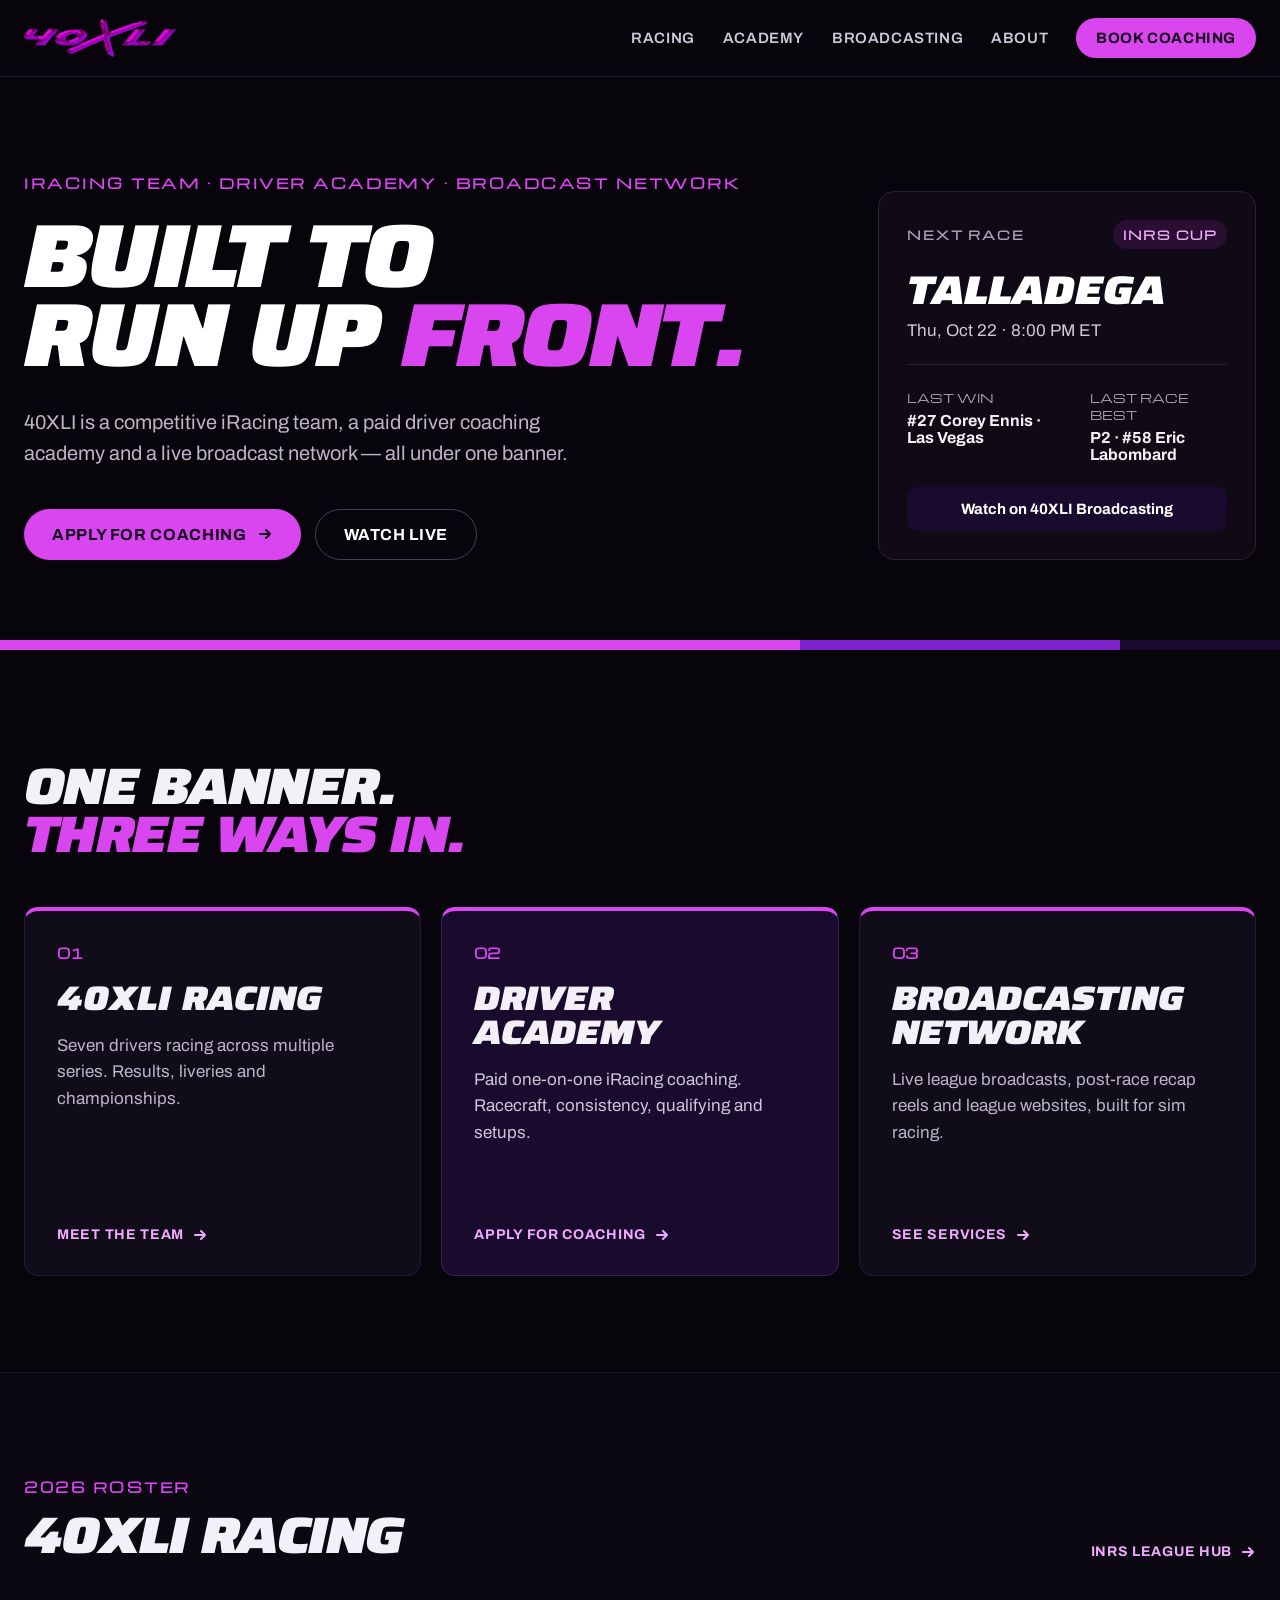
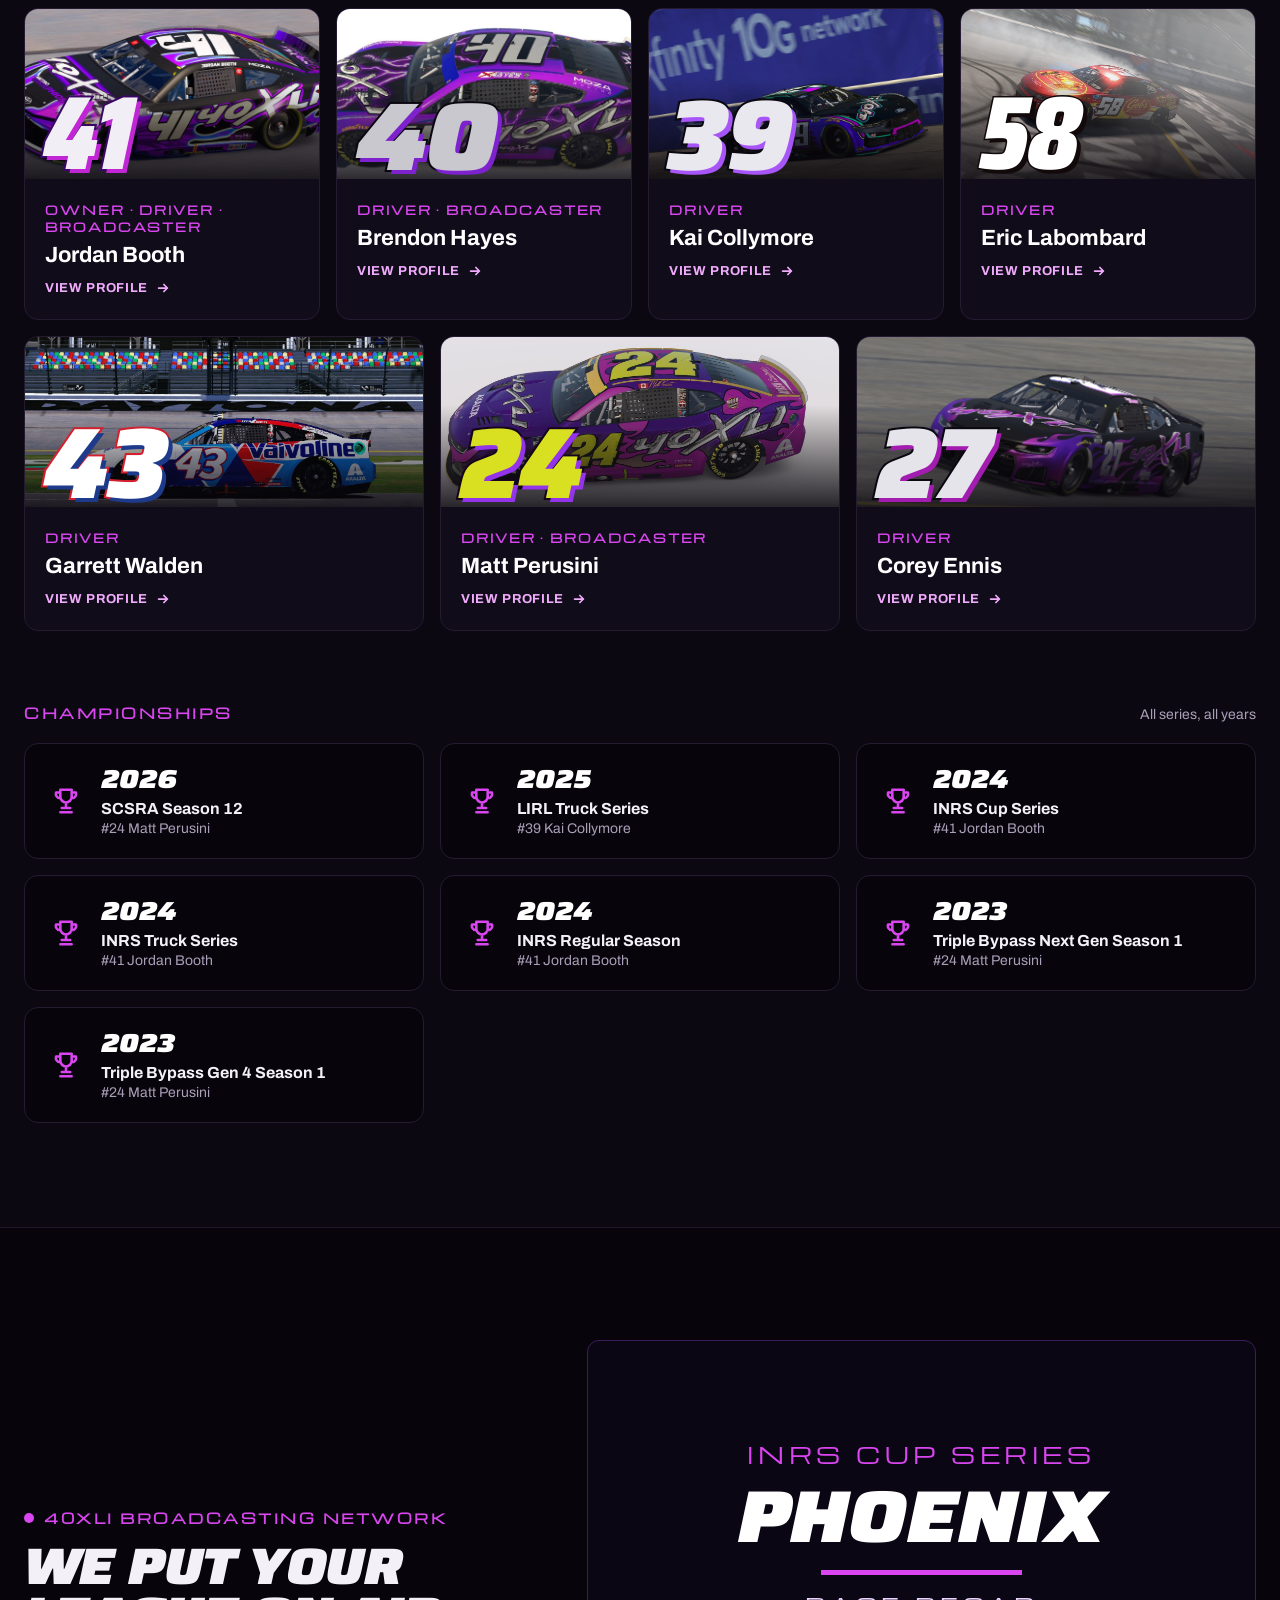
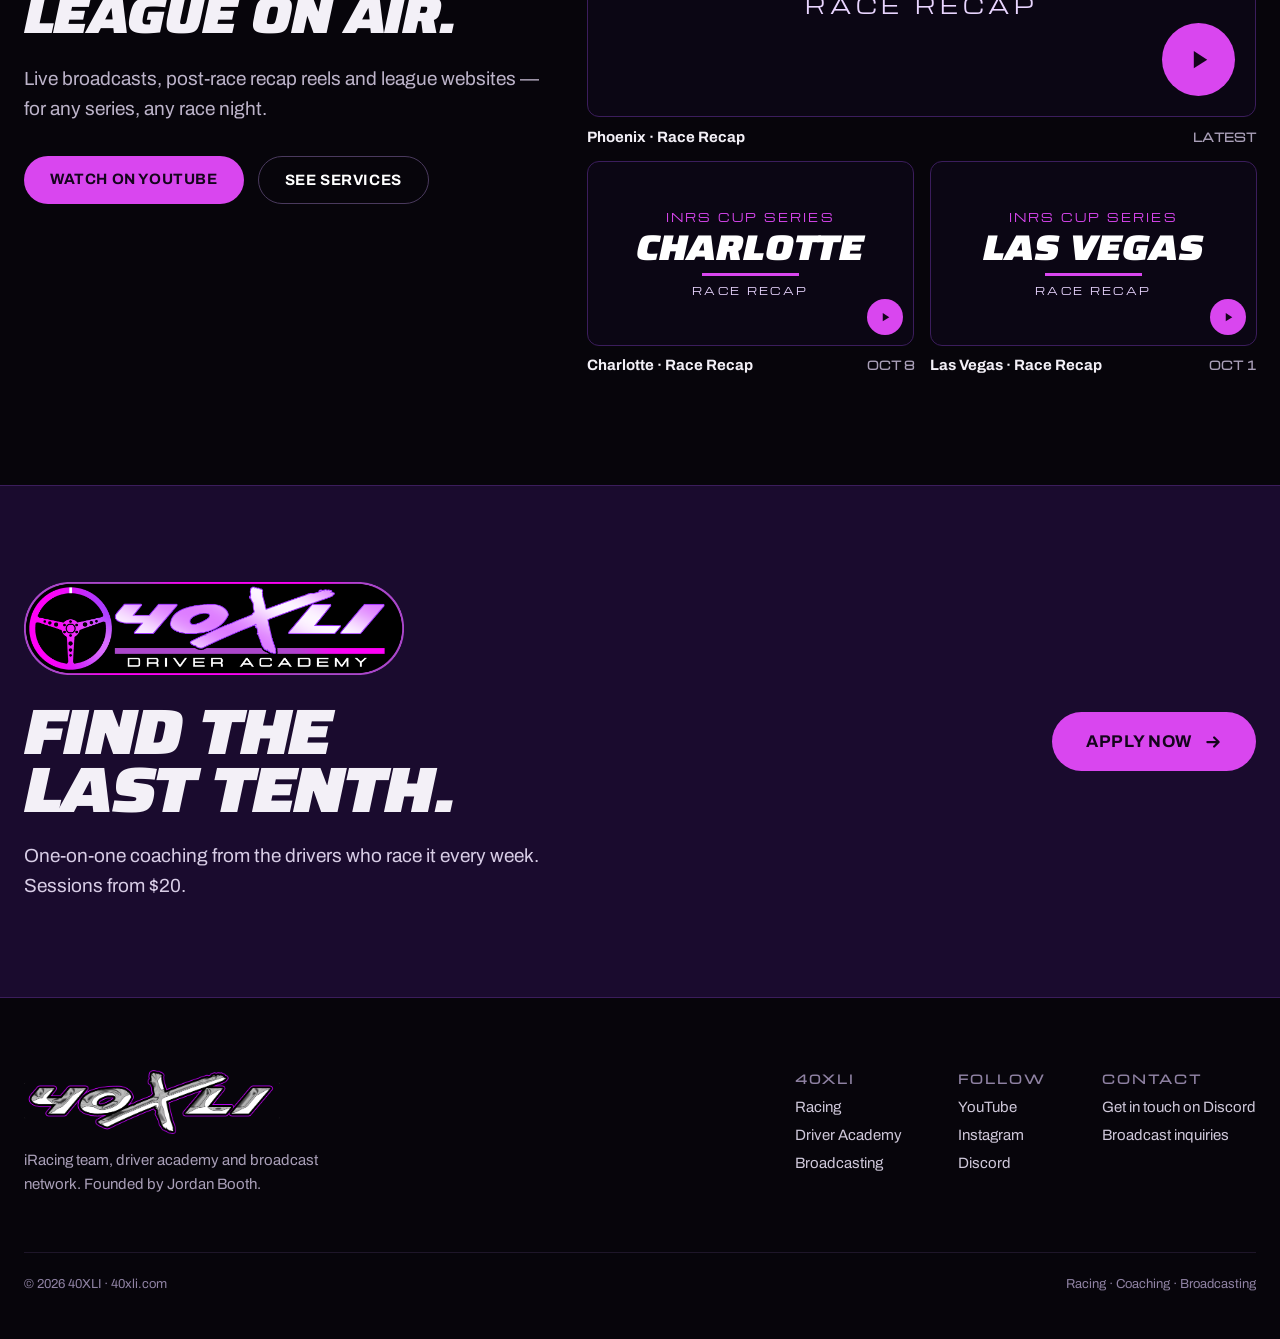
==== index.html @ dfbe4fe9 "Add Kai's 2025 LIRL Truck Series championship; sort titles by year Co-Authored-By: Claude Opus 5.5 <" ====
<!doctype html>
<html lang="en">
<head>
<meta charset="utf-8">
<meta name="viewport" content="width=device-width, initial-scale=1">
<title>40XLI — Home</title>
<meta name="description" content="40XLI is an iRacing team, driver academy and broadcasting network. Meet the drivers, book coaching, or hire us to broadcast your league.">
<meta property="og:type" content="website">
<meta property="og:site_name" content="40XLI">
<meta property="og:title" content="40XLI — Home">
<meta property="og:description" content="40XLI is an iRacing team, driver academy and broadcasting network. Meet the drivers, book coaching, or hire us to broadcast your league.">
<meta property="og:image" content="https://40xli.com/assets/img/889fb06f8a4cb985f8349c70e184c152.jpg">
<meta name="twitter:card" content="summary_large_image">
<meta name="theme-color" content="#07050B">
<link rel="icon" type="image/png" sizes="64x64" href="assets/favicon-64.png">
<link rel="apple-touch-icon" href="assets/apple-touch-icon.png">
<link rel="preconnect" href="https://fonts.googleapis.com">
<link rel="preconnect" href="https://fonts.gstatic.com" crossorigin>
<link href="https://fonts.googleapis.com/css2?family=Saira:ital,wdth,wght@1,50..125,700..900&amp;family=Michroma&amp;family=Archivo:wght@400;500;600;700&amp;display=swap" rel="stylesheet">
<link rel="stylesheet" href="assets/site.css">
</head>
<body>
<div style="width: 100%; background: rgb(7, 5, 11); color: rgb(243, 240, 247); font-family: Archivo, sans-serif; overflow: hidden;">

  
  <header style="border-bottom: 1px solid rgb(30, 22, 41);">
    <nav aria-label="Main" style="max-width: 1280px; margin: 0px auto; padding: 18px 24px; display: flex; flex-wrap: wrap; align-items: center; justify-content: space-between; gap: 16px;">
      <a href="" style="text-decoration: none; display: flex; align-items: center; gap: 10px;">
        <img src="assets/img/b43ddc08a0128ac7307b187be478bf04.png" alt="40XLI" style="height: 40px; width: auto; display: block;" decoding="async">
      </a>
      <div style="display: flex; flex-wrap: wrap; align-items: center; gap: 28px; font-size: 15px; font-weight: 600; letter-spacing: 0.04em; text-transform: uppercase;">
        <a href="#racing" style="color: rgb(207, 200, 218); text-decoration: none;">Racing</a>
        <a href="academy/" style="color: rgb(207, 200, 218); text-decoration: none;">Academy</a>
        <a href="broadcasting/" style="color: rgb(207, 200, 218); text-decoration: none;">Broadcasting</a>
        <a href="#about" style="color: rgb(207, 200, 218); text-decoration: none;">About</a>
        <a href="academy/" style="background: rgb(217, 70, 239); color: rgb(20, 5, 28); text-decoration: none; padding: 12px 20px; border-radius: 999px; font-weight: 700;">Book coaching</a>
      </div>
    </nav>
  </header>

  
  <section style="max-width: 1280px; margin: 0px auto; padding: 96px 24px 80px; display: flex; flex-wrap: wrap; align-items: flex-end; gap: 48px;">
    <div style="flex: 999 1 640px; min-width: 0px;">
      <p style="margin: 0px 0px 24px; font-family: Michroma, sans-serif; font-size: 14px; font-weight: 700; letter-spacing: 0.18em; color: rgb(217, 70, 239);">IRACING TEAM · DRIVER ACADEMY · BROADCAST NETWORK</p>
      <h1 style="margin: 0px; font-family: Saira, sans-serif; font-stretch: 125%; font-style: italic; font-weight: 900; font-size: clamp(44px, 7vw, 108px); line-height: 0.88; letter-spacing: -0.035em; text-transform: uppercase; color: rgb(255, 255, 255);">Built to<br>run up <span style="color: rgb(217, 70, 239);">front.</span></h1>
      <p style="margin: 32px 0px 0px; max-width: 560px; font-size: 20px; line-height: 1.55; color: rgb(189, 180, 202);">40XLI is a competitive iRacing team, a paid driver coaching academy and a live broadcast network — all under one banner.</p>
      <div style="margin-top: 40px; display: flex; flex-wrap: wrap; gap: 14px;">
        <a href="academy/" style="display: inline-flex; align-items: center; gap: 10px; background: rgb(217, 70, 239); color: rgb(20, 5, 28); text-decoration: none; padding: 16px 28px; border-radius: 999px; font-weight: 700; font-size: 16px; text-transform: uppercase; letter-spacing: 0.04em;">Apply for coaching
          <svg width="16" height="16" viewBox="0 0 16 16" fill="none" aria-hidden="true"><path d="M3 8h10M9 4l4 4-4 4" stroke="currentColor" stroke-width="2" stroke-linecap="round" stroke-linejoin="round"></path></svg>
        </a>
        <a href="https://www.youtube.com/@40XLIRacing/live" style="display: inline-flex; align-items: center; gap: 10px; border: 1px solid rgb(74, 58, 94); color: rgb(255, 255, 255); text-decoration: none; padding: 16px 28px; border-radius: 999px; font-weight: 700; font-size: 16px; text-transform: uppercase; letter-spacing: 0.04em;" target="_blank" rel="noopener">Watch live</a>
      </div>
    </div>

    <aside aria-label="Next race" style="flex: 1 1 320px; max-width: 400px; background: rgb(15, 10, 22); border: 1px solid rgb(42, 31, 56); border-radius: 16px; padding: 28px;">
      <div style="display: flex; align-items: center; justify-content: space-between; gap: 12px;">
        <span style="font-family: Michroma, sans-serif; font-size: 12px; font-weight: 700; letter-spacing: 0.16em; color: rgb(169, 159, 184);">NEXT RACE</span>
        <span id="nr-series" style="font-family: Michroma, sans-serif; font-size: 12px; font-weight: 700; letter-spacing: 0.12em; color: rgb(240, 171, 252); background: rgb(42, 15, 51); padding: 6px 10px; border-radius: 999px;">INRS CUP</span>
      </div>
      <p id="nr-track" style="margin: 22px 0px 0px; font-family: Saira, sans-serif; font-stretch: 125%; font-style: italic; font-weight: 900; font-size: 40px; line-height: 1; text-transform: uppercase; color: rgb(255, 255, 255);">Talladega</p>
      <p id="nr-when" style="margin: 10px 0px 0px; font-size: 17px; color: rgb(207, 200, 218);">Thu, Oct 22 · 8:00 PM ET</p>
      <div style="margin: 24px 0px; height: 1px; background: rgb(42, 31, 56);"></div>
      <div style="display: flex; gap: 24px;">
        <div>
          <p style="margin: 0px; font-family: Michroma, sans-serif; font-size: 12px; color: rgb(169, 159, 184);">LAST WIN</p>
          <p id="nr-lastwin" style="margin: 6px 0px 0px; font-weight: 700; font-size: 16px;">#27 Corey Ennis · Las Vegas</p>
        </div>
        <div>
          <p id="nr-best-label" style="margin: 0px; font-family: Michroma, sans-serif; font-size: 12px; color: rgb(169, 159, 184);">LAST RACE BEST</p>
          <p id="nr-best" style="margin: 6px 0px 0px; font-weight: 700; font-size: 16px;">P2 · #58 Eric Labombard</p>
        </div>
      </div>
      <a href="https://www.youtube.com/@40XLIRacing/live" style="margin-top: 24px; display: flex; align-items: center; justify-content: center; gap: 8px; background: rgb(26, 11, 46); color: rgb(255, 255, 255); text-decoration: none; padding: 14px; border-radius: 10px; font-weight: 700; font-size: 15px;" target="_blank" rel="noopener">Watch on 40XLI Broadcasting</a>
    </aside>
  </section>

  
  <div aria-hidden="true" style="display: flex; height: 10px;">
    <div style="flex: 5 1 0%; background: rgb(217, 70, 239);"></div>
    <div style="flex: 2 1 0%; background: rgb(126, 34, 206);"></div>
    <div style="flex: 1 1 0%; background: rgb(26, 11, 46);"></div>
  </div>

  
  <section style="max-width: 1280px; margin: 0px auto; padding: 112px 24px 96px;">
    <h2 style="margin: 0px 0px 48px; font-family: Saira, sans-serif; font-stretch: 125%; font-style: italic; font-weight: 900; font-size: clamp(30px, 4vw, 54px); line-height: 0.95; letter-spacing: -0.03em; text-transform: uppercase;">One banner.<br><span style="color: rgb(217, 70, 239);">Three ways in.</span></h2>
    <div style="display: flex; flex-wrap: wrap; gap: 20px;">
      <a href="#racing" style="flex: 1 1 320px; display: flex; flex-direction: column; gap: 18px; background: rgb(17, 12, 26); border-width: 4px 1px 1px; border-style: solid; border-color: rgb(217, 70, 239) rgb(36, 27, 49) rgb(36, 27, 49); border-image: initial; border-radius: 14px; padding: 32px; text-decoration: none; color: rgb(243, 240, 247); min-height: 300px;">
        <span style="font-family: Michroma, sans-serif; font-weight: 700; font-size: 14px; color: rgb(217, 70, 239);">01</span>
        <span style="font-family: Saira, sans-serif; font-stretch: 125%; font-style: italic; font-weight: 900; font-size: 34px; line-height: 1; text-transform: uppercase;">40XLI Racing</span>
        <span style="font-size: 17px; line-height: 1.55; color: rgb(189, 180, 202);">Seven drivers racing across multiple series. Results, liveries and championships.</span>
        <span style="margin-top: auto; display: inline-flex; align-items: center; gap: 8px; font-weight: 700; text-transform: uppercase; letter-spacing: 0.05em; font-size: 14px; color: rgb(240, 171, 252);">Meet the team
          <svg width="16" height="16" viewBox="0 0 16 16" fill="none" aria-hidden="true"><path d="M3 8h10M9 4l4 4-4 4" stroke="currentColor" stroke-width="2" stroke-linecap="round" stroke-linejoin="round"></path></svg></span>
      </a>
      <a href="academy/" style="flex: 1 1 320px; display: flex; flex-direction: column; gap: 18px; background: rgb(26, 11, 46); border-width: 4px 1px 1px; border-style: solid; border-color: rgb(217, 70, 239) rgb(59, 29, 92) rgb(59, 29, 92); border-image: initial; border-radius: 14px; padding: 32px; text-decoration: none; color: rgb(243, 240, 247); min-height: 300px;">
        <span style="font-family: Michroma, sans-serif; font-weight: 700; font-size: 14px; color: rgb(217, 70, 239);">02</span>
        <span style="font-family: Saira, sans-serif; font-stretch: 125%; font-style: italic; font-weight: 900; font-size: 34px; line-height: 1; text-transform: uppercase;">Driver Academy</span>
        <span style="font-size: 17px; line-height: 1.55; color: rgb(207, 195, 222);">Paid one-on-one iRacing coaching. Racecraft, consistency, qualifying and setups.</span>
        <span style="margin-top: auto; display: inline-flex; align-items: center; gap: 8px; font-weight: 700; text-transform: uppercase; letter-spacing: 0.05em; font-size: 14px; color: rgb(240, 171, 252);">Apply for coaching
          <svg width="16" height="16" viewBox="0 0 16 16" fill="none" aria-hidden="true"><path d="M3 8h10M9 4l4 4-4 4" stroke="currentColor" stroke-width="2" stroke-linecap="round" stroke-linejoin="round"></path></svg></span>
      </a>
      <a href="broadcasting/" style="flex: 1 1 320px; display: flex; flex-direction: column; gap: 18px; background: rgb(17, 12, 26); border-width: 4px 1px 1px; border-style: solid; border-color: rgb(217, 70, 239) rgb(36, 27, 49) rgb(36, 27, 49); border-image: initial; border-radius: 14px; padding: 32px; text-decoration: none; color: rgb(243, 240, 247); min-height: 300px;">
        <span style="font-family: Michroma, sans-serif; font-weight: 700; font-size: 14px; color: rgb(217, 70, 239);">03</span>
        <span style="font-family: Saira, sans-serif; font-stretch: 125%; font-style: italic; font-weight: 900; font-size: 34px; line-height: 1; text-transform: uppercase;">Broadcasting Network</span>
        <span style="font-size: 17px; line-height: 1.55; color: rgb(189, 180, 202);">Live league broadcasts, post-race recap reels and league websites, built for sim racing.</span>
        <span style="margin-top: auto; display: inline-flex; align-items: center; gap: 8px; font-weight: 700; text-transform: uppercase; letter-spacing: 0.05em; font-size: 14px; color: rgb(240, 171, 252);">See services
          <svg width="16" height="16" viewBox="0 0 16 16" fill="none" aria-hidden="true"><path d="M3 8h10M9 4l4 4-4 4" stroke="currentColor" stroke-width="2" stroke-linecap="round" stroke-linejoin="round"></path></svg></span>
      </a>
    </div>
  </section>

  
  <section id="racing" style="background: rgb(11, 8, 17); border-top: 1px solid rgb(30, 22, 41); border-bottom: 1px solid rgb(30, 22, 41);">
    <div style="max-width: 1280px; margin: 0px auto; padding: 104px 24px;">
      <div style="display: flex; flex-wrap: wrap; align-items: flex-end; justify-content: space-between; gap: 24px; margin-bottom: 48px;">
        <div>
          <p style="margin: 0px 0px 14px; font-family: Michroma, sans-serif; font-size: 14px; font-weight: 700; letter-spacing: 0.18em; color: rgb(217, 70, 239);">2026 ROSTER</p>
          <h2 style="margin: 0px; font-family: Saira, sans-serif; font-stretch: 125%; font-style: italic; font-weight: 900; font-size: clamp(30px, 4vw, 54px); line-height: 0.95; letter-spacing: -0.03em; text-transform: uppercase;">40XLI Racing</h2>
        </div>
        <a href="https://jordanbooth0904-spec.github.io/inrs-league-hub/" style="display: inline-flex; align-items: center; gap: 8px; font-weight: 700; text-transform: uppercase; letter-spacing: 0.05em; font-size: 14px; color: rgb(240, 171, 252); text-decoration: none;" target="_blank" rel="noopener">INRS League Hub
          <svg width="16" height="16" viewBox="0 0 16 16" fill="none" aria-hidden="true"><path d="M3 8h10M9 4l4 4-4 4" stroke="currentColor" stroke-width="2" stroke-linecap="round" stroke-linejoin="round"></path></svg></a>
      </div>
      <div style="display: flex; flex-wrap: wrap; gap: 16px;">
        
          <a href="drivers/jordan-booth/" style="flex: 1 1 270px; display: block; text-decoration: none; color: inherit; background: rgb(17, 12, 26); border: 1px solid rgb(36, 27, 49); border-radius: 14px; overflow: hidden;">
            <div style="position: relative; height: 170px; background: rgb(26, 11, 46); display: flex; align-items: center; justify-content: center; overflow: hidden;">
              
                <img src="assets/img/889fb06f8a4cb985f8349c70e184c152.jpg" alt="" style="position: absolute; inset: 0px; width: 100%; height: 100%; object-fit: cover;" loading="lazy" decoding="async">
                <div aria-hidden="true" style="position: absolute; inset: 0px; background: linear-gradient(to top, rgba(7, 5, 11, 0.85), rgba(7, 5, 11, 0) 60%);"></div>
              
              
              <span style="position: absolute; left: 18px; bottom: -6px; line-height: 1; font-family: Saira, sans-serif; font-stretch: 88%; font-style: italic; font-weight: 900; font-size: 104px; letter-spacing: -0.02em; color: rgb(242, 238, 246); -webkit-text-stroke: 4px rgb(59, 7, 100); paint-order: stroke; text-shadow: rgb(192, 38, 211) 4px 4px 0px;"><span class="sc-interp">41</span></span>
            </div>
            <div style="padding: 22px 20px 24px;">
              <p style="margin: 0px; font-family: Michroma, sans-serif; font-size: 12px; font-weight: 700; letter-spacing: 0.16em; color: rgb(217, 70, 239);"><span class="sc-interp">OWNER · DRIVER · BROADCASTER</span></p>
              <p style="margin: 8px 0px 0px; font-size: 22px; font-weight: 700; color: rgb(255, 255, 255);"><span class="sc-interp">Jordan Booth</span></p>
              <span style="margin-top: 14px; display: inline-flex; align-items: center; gap: 8px; font-weight: 700; text-transform: uppercase; letter-spacing: 0.05em; font-size: 13px; color: rgb(240, 171, 252);"><span class="sc-interp">View profile</span>
                <svg width="14" height="14" viewBox="0 0 16 16" fill="none" aria-hidden="true"><path d="M3 8h10M9 4l4 4-4 4" stroke="currentColor" stroke-width="2" stroke-linecap="round" stroke-linejoin="round"></path></svg></span>
            </div>
          </a>
        
          <a href="drivers/brendon-hayes/" style="flex: 1 1 270px; display: block; text-decoration: none; color: inherit; background: rgb(17, 12, 26); border: 1px solid rgb(36, 27, 49); border-radius: 14px; overflow: hidden;">
            <div style="position: relative; height: 170px; background: rgb(26, 11, 46); display: flex; align-items: center; justify-content: center; overflow: hidden;">
              
                <img src="assets/img/81a452729436f30b1763ec47f6bca880.jpg" alt="" style="position: absolute; inset: 0px; width: 100%; height: 100%; object-fit: cover;" loading="lazy" decoding="async">
                <div aria-hidden="true" style="position: absolute; inset: 0px; background: linear-gradient(to top, rgba(7, 5, 11, 0.85), rgba(7, 5, 11, 0) 60%);"></div>
              
              
              <span style="position: absolute; left: 18px; bottom: -6px; line-height: 1; font-family: Saira, sans-serif; font-stretch: 125%; font-style: italic; font-weight: 900; font-size: 96px; letter-spacing: -0.03em; color: rgb(200, 200, 206); -webkit-text-stroke: 4px rgb(10, 7, 16); paint-order: stroke; text-shadow: rgb(126, 34, 206) 4px 4px 0px;"><span class="sc-interp">40</span></span>
            </div>
            <div style="padding: 22px 20px 24px;">
              <p style="margin: 0px; font-family: Michroma, sans-serif; font-size: 12px; font-weight: 700; letter-spacing: 0.16em; color: rgb(217, 70, 239);"><span class="sc-interp">DRIVER · BROADCASTER</span></p>
              <p style="margin: 8px 0px 0px; font-size: 22px; font-weight: 700; color: rgb(255, 255, 255);"><span class="sc-interp">Brendon Hayes</span></p>
              <span style="margin-top: 14px; display: inline-flex; align-items: center; gap: 8px; font-weight: 700; text-transform: uppercase; letter-spacing: 0.05em; font-size: 13px; color: rgb(240, 171, 252);"><span class="sc-interp">View profile</span>
                <svg width="14" height="14" viewBox="0 0 16 16" fill="none" aria-hidden="true"><path d="M3 8h10M9 4l4 4-4 4" stroke="currentColor" stroke-width="2" stroke-linecap="round" stroke-linejoin="round"></path></svg></span>
            </div>
          </a>
        
          <a href="drivers/kai-collymore/" style="flex: 1 1 270px; display: block; text-decoration: none; color: inherit; background: rgb(17, 12, 26); border: 1px solid rgb(36, 27, 49); border-radius: 14px; overflow: hidden;">
            <div style="position: relative; height: 170px; background: rgb(26, 11, 46); display: flex; align-items: center; justify-content: center; overflow: hidden;">
              
                <img src="assets/img/873f34c558aaf38e60eaedba58dc4433.jpg" alt="" style="position: absolute; inset: 0px; width: 100%; height: 100%; object-fit: cover;" loading="lazy" decoding="async">
                <div aria-hidden="true" style="position: absolute; inset: 0px; background: linear-gradient(to top, rgba(7, 5, 11, 0.85), rgba(7, 5, 11, 0) 60%);"></div>
              
              
              <span style="position: absolute; left: 18px; bottom: -6px; line-height: 1; font-family: Saira, sans-serif; font-stretch: 100%; font-style: italic; font-weight: 900; font-size: 100px; letter-spacing: -0.02em; color: rgb(232, 232, 238); -webkit-text-stroke: 4px rgb(10, 7, 16); paint-order: stroke; text-shadow: rgb(168, 85, 247) 4px 4px 0px;"><span class="sc-interp">39</span></span>
            </div>
            <div style="padding: 22px 20px 24px;">
              <p style="margin: 0px; font-family: Michroma, sans-serif; font-size: 12px; font-weight: 700; letter-spacing: 0.16em; color: rgb(217, 70, 239);"><span class="sc-interp">DRIVER</span></p>
              <p style="margin: 8px 0px 0px; font-size: 22px; font-weight: 700; color: rgb(255, 255, 255);"><span class="sc-interp">Kai Collymore</span></p>
              <span style="margin-top: 14px; display: inline-flex; align-items: center; gap: 8px; font-weight: 700; text-transform: uppercase; letter-spacing: 0.05em; font-size: 13px; color: rgb(240, 171, 252);"><span class="sc-interp">View profile</span>
                <svg width="14" height="14" viewBox="0 0 16 16" fill="none" aria-hidden="true"><path d="M3 8h10M9 4l4 4-4 4" stroke="currentColor" stroke-width="2" stroke-linecap="round" stroke-linejoin="round"></path></svg></span>
            </div>
          </a>
        
          <a href="drivers/eric-labombard/" style="flex: 1 1 270px; display: block; text-decoration: none; color: inherit; background: rgb(17, 12, 26); border: 1px solid rgb(36, 27, 49); border-radius: 14px; overflow: hidden;">
            <div style="position: relative; height: 170px; background: rgb(26, 11, 46); display: flex; align-items: center; justify-content: center; overflow: hidden;">
              
                <img src="assets/img/c06cf284209632ddf71b1ceca6b510ff.jpg" alt="" style="position: absolute; inset: 0px; width: 100%; height: 100%; object-fit: cover;" loading="lazy" decoding="async">
                <div aria-hidden="true" style="position: absolute; inset: 0px; background: linear-gradient(to top, rgba(7, 5, 11, 0.85), rgba(7, 5, 11, 0) 60%);"></div>
              
              
              <span style="position: absolute; left: 18px; bottom: -6px; line-height: 1; font-family: Saira, sans-serif; font-stretch: 85%; font-style: italic; font-weight: 900; font-size: 104px; letter-spacing: -0.02em; color: rgb(255, 255, 255); -webkit-text-stroke: 3px rgb(18, 10, 10); paint-order: stroke; text-shadow: rgb(18, 10, 10) 4px 4px 0px;"><span class="sc-interp">58</span></span>
            </div>
            <div style="padding: 22px 20px 24px;">
              <p style="margin: 0px; font-family: Michroma, sans-serif; font-size: 12px; font-weight: 700; letter-spacing: 0.16em; color: rgb(217, 70, 239);"><span class="sc-interp">DRIVER</span></p>
              <p style="margin: 8px 0px 0px; font-size: 22px; font-weight: 700; color: rgb(255, 255, 255);"><span class="sc-interp">Eric Labombard</span></p>
              <span style="margin-top: 14px; display: inline-flex; align-items: center; gap: 8px; font-weight: 700; text-transform: uppercase; letter-spacing: 0.05em; font-size: 13px; color: rgb(240, 171, 252);"><span class="sc-interp">View profile</span>
                <svg width="14" height="14" viewBox="0 0 16 16" fill="none" aria-hidden="true"><path d="M3 8h10M9 4l4 4-4 4" stroke="currentColor" stroke-width="2" stroke-linecap="round" stroke-linejoin="round"></path></svg></span>
            </div>
          </a>
        
          <a href="drivers/garrett-walden/" style="flex: 1 1 270px; display: block; text-decoration: none; color: inherit; background: rgb(17, 12, 26); border: 1px solid rgb(36, 27, 49); border-radius: 14px; overflow: hidden;">
            <div style="position: relative; height: 170px; background: rgb(26, 11, 46); display: flex; align-items: center; justify-content: center; overflow: hidden;">
              
                <img src="assets/img/b43e3a1b00c282f32f2c76c4612f6d7c.jpg" alt="" style="position: absolute; inset: 0px; width: 100%; height: 100%; object-fit: cover;" loading="lazy" decoding="async">
                <div aria-hidden="true" style="position: absolute; inset: 0px; background: linear-gradient(to top, rgba(7, 5, 11, 0.85), rgba(7, 5, 11, 0) 60%);"></div>
              
              
              <span style="position: absolute; left: 18px; bottom: -6px; line-height: 1; font-family: Saira, sans-serif; font-stretch: 100%; font-style: italic; font-weight: 900; font-size: 100px; letter-spacing: -0.02em; color: rgb(255, 255, 255); -webkit-text-stroke: 4px rgb(211, 32, 47); paint-order: stroke; text-shadow: rgb(30, 58, 138) 4px 4px 0px;"><span class="sc-interp">43</span></span>
            </div>
            <div style="padding: 22px 20px 24px;">
              <p style="margin: 0px; font-family: Michroma, sans-serif; font-size: 12px; font-weight: 700; letter-spacing: 0.16em; color: rgb(217, 70, 239);"><span class="sc-interp">DRIVER</span></p>
              <p style="margin: 8px 0px 0px; font-size: 22px; font-weight: 700; color: rgb(255, 255, 255);"><span class="sc-interp">Garrett Walden</span></p>
              <span style="margin-top: 14px; display: inline-flex; align-items: center; gap: 8px; font-weight: 700; text-transform: uppercase; letter-spacing: 0.05em; font-size: 13px; color: rgb(240, 171, 252);"><span class="sc-interp">View profile</span>
                <svg width="14" height="14" viewBox="0 0 16 16" fill="none" aria-hidden="true"><path d="M3 8h10M9 4l4 4-4 4" stroke="currentColor" stroke-width="2" stroke-linecap="round" stroke-linejoin="round"></path></svg></span>
            </div>
          </a>
        
          <a href="drivers/matt-perusini/" style="flex: 1 1 270px; display: block; text-decoration: none; color: inherit; background: rgb(17, 12, 26); border: 1px solid rgb(36, 27, 49); border-radius: 14px; overflow: hidden;">
            <div style="position: relative; height: 170px; background: rgb(26, 11, 46); display: flex; align-items: center; justify-content: center; overflow: hidden;">
              
                <img src="assets/img/c12cf08bc95e4355b9d5e97ca2f99a6a.jpg" alt="" style="position: absolute; inset: 0px; width: 100%; height: 100%; object-fit: cover;" loading="lazy" decoding="async">
                <div aria-hidden="true" style="position: absolute; inset: 0px; background: linear-gradient(to top, rgba(7, 5, 11, 0.85), rgba(7, 5, 11, 0) 60%);"></div>
              
              
              <span style="position: absolute; left: 18px; bottom: -6px; line-height: 1; font-family: Saira, sans-serif; font-stretch: 100%; font-style: italic; font-weight: 900; font-size: 100px; letter-spacing: -0.02em; color: rgb(217, 224, 33); -webkit-text-stroke: 4px rgb(20, 5, 28); paint-order: stroke; text-shadow: rgb(147, 51, 234) 4px 4px 0px;"><span class="sc-interp">24</span></span>
            </div>
            <div style="padding: 22px 20px 24px;">
              <p style="margin: 0px; font-family: Michroma, sans-serif; font-size: 12px; font-weight: 700; letter-spacing: 0.16em; color: rgb(217, 70, 239);"><span class="sc-interp">DRIVER · BROADCASTER</span></p>
              <p style="margin: 8px 0px 0px; font-size: 22px; font-weight: 700; color: rgb(255, 255, 255);"><span class="sc-interp">Matt Perusini</span></p>
              <span style="margin-top: 14px; display: inline-flex; align-items: center; gap: 8px; font-weight: 700; text-transform: uppercase; letter-spacing: 0.05em; font-size: 13px; color: rgb(240, 171, 252);"><span class="sc-interp">View profile</span>
                <svg width="14" height="14" viewBox="0 0 16 16" fill="none" aria-hidden="true"><path d="M3 8h10M9 4l4 4-4 4" stroke="currentColor" stroke-width="2" stroke-linecap="round" stroke-linejoin="round"></path></svg></span>
            </div>
          </a>
        
          <a href="drivers/corey-ennis/" style="flex: 1 1 270px; display: block; text-decoration: none; color: inherit; background: rgb(17, 12, 26); border: 1px solid rgb(36, 27, 49); border-radius: 14px; overflow: hidden;">
            <div style="position: relative; height: 170px; background: rgb(26, 11, 46); display: flex; align-items: center; justify-content: center; overflow: hidden;">
              
                <img src="assets/img/cb2e4a0357dbff446e8f74cd4d37d7dd.jpg" alt="" style="position: absolute; inset: 0px; width: 100%; height: 100%; object-fit: cover;" loading="lazy" decoding="async">
                <div aria-hidden="true" style="position: absolute; inset: 0px; background: linear-gradient(to top, rgba(7, 5, 11, 0.85), rgba(7, 5, 11, 0) 60%);"></div>
              
              
              <span style="position: absolute; left: 18px; bottom: -6px; line-height: 1; font-family: Saira, sans-serif; font-stretch: 100%; font-style: italic; font-weight: 900; font-size: 100px; letter-spacing: -0.02em; color: rgb(228, 228, 234); -webkit-text-stroke: 4px rgb(10, 7, 16); paint-order: stroke; text-shadow: rgb(162, 28, 175) 4px 4px 0px;"><span class="sc-interp">27</span></span>
            </div>
            <div style="padding: 22px 20px 24px;">
              <p style="margin: 0px; font-family: Michroma, sans-serif; font-size: 12px; font-weight: 700; letter-spacing: 0.16em; color: rgb(217, 70, 239);"><span class="sc-interp">DRIVER</span></p>
              <p style="margin: 8px 0px 0px; font-size: 22px; font-weight: 700; color: rgb(255, 255, 255);"><span class="sc-interp">Corey Ennis</span></p>
              <span style="margin-top: 14px; display: inline-flex; align-items: center; gap: 8px; font-weight: 700; text-transform: uppercase; letter-spacing: 0.05em; font-size: 13px; color: rgb(240, 171, 252);"><span class="sc-interp">View profile</span>
                <svg width="14" height="14" viewBox="0 0 16 16" fill="none" aria-hidden="true"><path d="M3 8h10M9 4l4 4-4 4" stroke="currentColor" stroke-width="2" stroke-linecap="round" stroke-linejoin="round"></path></svg></span>
            </div>
          </a>
        
      </div>

      <div style="margin-top: 72px;">
        <div style="display: flex; flex-wrap: wrap; align-items: baseline; justify-content: space-between; gap: 12px; margin-bottom: 20px;">
          <p style="margin: 0px; font-family: Michroma, sans-serif; font-size: 14px; font-weight: 700; letter-spacing: 0.18em; color: rgb(217, 70, 239);">CHAMPIONSHIPS</p>
          <p style="margin: 0px; font-size: 14px; color: rgb(169, 159, 184);">All series, all years</p>
        </div>
        <div class="champ-grid" style="display: flex; flex-wrap: wrap; gap: 16px;">
          
            <div style="flex: 1 1 270px; background: rgb(7, 5, 11); border: 1px solid rgb(36, 27, 49); border-radius: 14px; padding: 22px 24px; display: flex; gap: 18px; align-items: center;">
              <svg width="34" height="34" viewBox="0 0 24 24" fill="none" aria-hidden="true" style="flex: 0 0 auto;"><path d="M8 4h8v5a4 4 0 0 1-8 0V4zM8 6H5a3 3 0 0 0 3 4M16 6h3a3 3 0 0 1-3 4M12 13v4M8 20h8M9 17h6" stroke="#D946EF" stroke-width="1.8" stroke-linecap="round" stroke-linejoin="round"></path></svg>
              <div style="min-width: 0px;">
                <p style="margin: 0px; font-family: Saira, sans-serif; font-stretch: 125%; font-style: italic; font-weight: 900; font-size: 26px; line-height: 1; color: rgb(255, 255, 255);"><span class="sc-interp">2026</span></p>
                <p style="margin: 8px 0px 0px; font-size: 16px; font-weight: 700; color: rgb(243, 240, 247);"><span class="sc-interp">SCSRA Season 12</span></p>
                <p style="margin: 4px 0px 0px; font-size: 14px; color: rgb(169, 159, 184);"><span class="sc-interp">#24 Matt Perusini</span></p>
              </div>
            </div>
          
            <div style="flex: 1 1 270px; background: rgb(7, 5, 11); border: 1px solid rgb(36, 27, 49); border-radius: 14px; padding: 22px 24px; display: flex; gap: 18px; align-items: center;">
              <svg width="34" height="34" viewBox="0 0 24 24" fill="none" aria-hidden="true" style="flex: 0 0 auto;"><path d="M8 4h8v5a4 4 0 0 1-8 0V4zM8 6H5a3 3 0 0 0 3 4M16 6h3a3 3 0 0 1-3 4M12 13v4M8 20h8M9 17h6" stroke="#D946EF" stroke-width="1.8" stroke-linecap="round" stroke-linejoin="round"></path></svg>
              <div style="min-width: 0px;">
                <p style="margin: 0px; font-family: Saira, sans-serif; font-stretch: 125%; font-style: italic; font-weight: 900; font-size: 26px; line-height: 1; color: rgb(255, 255, 255);"><span class="sc-interp">2025</span></p>
                <p style="margin: 8px 0px 0px; font-size: 16px; font-weight: 700; color: rgb(243, 240, 247);"><span class="sc-interp">LIRL Truck Series</span></p>
                <p style="margin: 4px 0px 0px; font-size: 14px; color: rgb(169, 159, 184);"><span class="sc-interp">#39 Kai Collymore</span></p>
              </div>
            </div>
          
            <div style="flex: 1 1 270px; background: rgb(7, 5, 11); border: 1px solid rgb(36, 27, 49); border-radius: 14px; padding: 22px 24px; display: flex; gap: 18px; align-items: center;">
              <svg width="34" height="34" viewBox="0 0 24 24" fill="none" aria-hidden="true" style="flex: 0 0 auto;"><path d="M8 4h8v5a4 4 0 0 1-8 0V4zM8 6H5a3 3 0 0 0 3 4M16 6h3a3 3 0 0 1-3 4M12 13v4M8 20h8M9 17h6" stroke="#D946EF" stroke-width="1.8" stroke-linecap="round" stroke-linejoin="round"></path></svg>
              <div style="min-width: 0px;">
                <p style="margin: 0px; font-family: Saira, sans-serif; font-stretch: 125%; font-style: italic; font-weight: 900; font-size: 26px; line-height: 1; color: rgb(255, 255, 255);"><span class="sc-interp">2024</span></p>
                <p style="margin: 8px 0px 0px; font-size: 16px; font-weight: 700; color: rgb(243, 240, 247);"><span class="sc-interp">INRS Cup Series</span></p>
                <p style="margin: 4px 0px 0px; font-size: 14px; color: rgb(169, 159, 184);"><span class="sc-interp">#41 Jordan Booth</span></p>
              </div>
            </div>
          
            <div style="flex: 1 1 270px; background: rgb(7, 5, 11); border: 1px solid rgb(36, 27, 49); border-radius: 14px; padding: 22px 24px; display: flex; gap: 18px; align-items: center;">
              <svg width="34" height="34" viewBox="0 0 24 24" fill="none" aria-hidden="true" style="flex: 0 0 auto;"><path d="M8 4h8v5a4 4 0 0 1-8 0V4zM8 6H5a3 3 0 0 0 3 4M16 6h3a3 3 0 0 1-3 4M12 13v4M8 20h8M9 17h6" stroke="#D946EF" stroke-width="1.8" stroke-linecap="round" stroke-linejoin="round"></path></svg>
              <div style="min-width: 0px;">
                <p style="margin: 0px; font-family: Saira, sans-serif; font-stretch: 125%; font-style: italic; font-weight: 900; font-size: 26px; line-height: 1; color: rgb(255, 255, 255);"><span class="sc-interp">2024</span></p>
                <p style="margin: 8px 0px 0px; font-size: 16px; font-weight: 700; color: rgb(243, 240, 247);"><span class="sc-interp">INRS Truck Series</span></p>
                <p style="margin: 4px 0px 0px; font-size: 14px; color: rgb(169, 159, 184);"><span class="sc-interp">#41 Jordan Booth</span></p>
              </div>
            </div>
          
            <div style="flex: 1 1 270px; background: rgb(7, 5, 11); border: 1px solid rgb(36, 27, 49); border-radius: 14px; padding: 22px 24px; display: flex; gap: 18px; align-items: center;">
              <svg width="34" height="34" viewBox="0 0 24 24" fill="none" aria-hidden="true" style="flex: 0 0 auto;"><path d="M8 4h8v5a4 4 0 0 1-8 0V4zM8 6H5a3 3 0 0 0 3 4M16 6h3a3 3 0 0 1-3 4M12 13v4M8 20h8M9 17h6" stroke="#D946EF" stroke-width="1.8" stroke-linecap="round" stroke-linejoin="round"></path></svg>
              <div style="min-width: 0px;">
                <p style="margin: 0px; font-family: Saira, sans-serif; font-stretch: 125%; font-style: italic; font-weight: 900; font-size: 26px; line-height: 1; color: rgb(255, 255, 255);"><span class="sc-interp">2024</span></p>
                <p style="margin: 8px 0px 0px; font-size: 16px; font-weight: 700; color: rgb(243, 240, 247);"><span class="sc-interp">INRS Regular Season</span></p>
                <p style="margin: 4px 0px 0px; font-size: 14px; color: rgb(169, 159, 184);"><span class="sc-interp">#41 Jordan Booth</span></p>
              </div>
            </div>
          
            <div style="flex: 1 1 270px; background: rgb(7, 5, 11); border: 1px solid rgb(36, 27, 49); border-radius: 14px; padding: 22px 24px; display: flex; gap: 18px; align-items: center;">
              <svg width="34" height="34" viewBox="0 0 24 24" fill="none" aria-hidden="true" style="flex: 0 0 auto;"><path d="M8 4h8v5a4 4 0 0 1-8 0V4zM8 6H5a3 3 0 0 0 3 4M16 6h3a3 3 0 0 1-3 4M12 13v4M8 20h8M9 17h6" stroke="#D946EF" stroke-width="1.8" stroke-linecap="round" stroke-linejoin="round"></path></svg>
              <div style="min-width: 0px;">
                <p style="margin: 0px; font-family: Saira, sans-serif; font-stretch: 125%; font-style: italic; font-weight: 900; font-size: 26px; line-height: 1; color: rgb(255, 255, 255);"><span class="sc-interp">2023</span></p>
                <p style="margin: 8px 0px 0px; font-size: 16px; font-weight: 700; color: rgb(243, 240, 247);"><span class="sc-interp">Triple Bypass Next Gen Season 1</span></p>
                <p style="margin: 4px 0px 0px; font-size: 14px; color: rgb(169, 159, 184);"><span class="sc-interp">#24 Matt Perusini</span></p>
              </div>
            </div>
          
            <div style="flex: 1 1 270px; background: rgb(7, 5, 11); border: 1px solid rgb(36, 27, 49); border-radius: 14px; padding: 22px 24px; display: flex; gap: 18px; align-items: center;">
              <svg width="34" height="34" viewBox="0 0 24 24" fill="none" aria-hidden="true" style="flex: 0 0 auto;"><path d="M8 4h8v5a4 4 0 0 1-8 0V4zM8 6H5a3 3 0 0 0 3 4M16 6h3a3 3 0 0 1-3 4M12 13v4M8 20h8M9 17h6" stroke="#D946EF" stroke-width="1.8" stroke-linecap="round" stroke-linejoin="round"></path></svg>
              <div style="min-width: 0px;">
                <p style="margin: 0px; font-family: Saira, sans-serif; font-stretch: 125%; font-style: italic; font-weight: 900; font-size: 26px; line-height: 1; color: rgb(255, 255, 255);"><span class="sc-interp">2023</span></p>
                <p style="margin: 8px 0px 0px; font-size: 16px; font-weight: 700; color: rgb(243, 240, 247);"><span class="sc-interp">Triple Bypass Gen 4 Season 1</span></p>
                <p style="margin: 4px 0px 0px; font-size: 14px; color: rgb(169, 159, 184);"><span class="sc-interp">#24 Matt Perusini</span></p>
              </div>
            </div>
          
        </div>
      </div>
    </div>
  </section>

  
  <section id="broadcast" style="max-width: 1280px; margin: 0px auto; padding: 112px 24px;">
    <div style="display: flex; flex-wrap: wrap; gap: 48px; align-items: center;">
      <div style="flex: 1 1 380px; min-width: 0px;">
        <p style="margin: 0px 0px 14px; display: inline-flex; align-items: center; gap: 10px; font-family: Michroma, sans-serif; font-size: 14px; font-weight: 700; letter-spacing: 0.18em; color: rgb(217, 70, 239);">
          <span aria-hidden="true" style="width: 10px; height: 10px; border-radius: 999px; background: rgb(217, 70, 239);"></span>40XLI BROADCASTING NETWORK</p>
        <h2 style="margin: 0px; font-family: Saira, sans-serif; font-stretch: 125%; font-style: italic; font-weight: 900; font-size: clamp(30px, 4vw, 54px); line-height: 0.95; letter-spacing: -0.03em; text-transform: uppercase;">We put your<br>league on air.</h2>
        <p style="margin: 24px 0px 0px; font-size: 19px; line-height: 1.6; color: rgb(189, 180, 202);">Live broadcasts, post-race recap reels and league websites — for any series, any race night.</p>
        <div style="margin-top: 32px; display: flex; flex-wrap: wrap; gap: 14px;">
          <a href="https://www.youtube.com/@40XLIRacing" style="background: rgb(217, 70, 239); color: rgb(20, 5, 28); text-decoration: none; padding: 15px 26px; border-radius: 999px; font-weight: 700; font-size: 15px; text-transform: uppercase; letter-spacing: 0.04em;" target="_blank" rel="noopener">Watch on YouTube</a>
          <a href="broadcasting/" style="border: 1px solid rgb(74, 58, 94); color: rgb(255, 255, 255); text-decoration: none; padding: 15px 26px; border-radius: 999px; font-weight: 700; font-size: 15px; text-transform: uppercase; letter-spacing: 0.04em;">See services</a>
        </div>
      </div>
      <div style="flex: 1.4 1 480px; min-width: 0px; display: flex; flex-wrap: wrap; gap: 16px;">
        
          <a href="https://www.youtube.com/watch?v=GcZRjCu5MS0" style="flex: 1 1 100%; display: block; text-decoration: none;" target="_blank" rel="noopener">
            <div style="position: relative; container-type: inline-size; aspect-ratio: 16 / 9; background: rgb(11, 6, 20); border: 1px solid rgb(59, 29, 92); border-radius: 12px; overflow: hidden; display: flex; flex-direction: column; align-items: center; justify-content: center;">
              <span style="font-family: Michroma, sans-serif; font-size: 3.4cqw; letter-spacing: 0.2em; color: rgb(217, 70, 239);">INRS CUP SERIES</span>
              <span style="margin-top: 1.5cqw; font-family: Saira, sans-serif; font-stretch: 125%; font-style: italic; font-weight: 900; font-size: 11cqw; line-height: 1; text-transform: uppercase; color: rgb(255, 255, 255);"><span class="sc-interp">Phoenix</span></span>
              <span aria-hidden="true" style="margin-top: 2.5cqw; width: 30%; height: 0.7cqw; background: rgb(217, 70, 239);"></span>
              <span style="margin-top: 2.5cqw; font-family: Michroma, sans-serif; font-size: 3cqw; letter-spacing: 0.24em; color: rgb(233, 213, 255);">RACE RECAP</span>
              <span aria-hidden="true" style="position: absolute; right: 3cqw; bottom: 3cqw; width: 11cqw; height: 11cqw; border-radius: 999px; background: rgb(217, 70, 239); display: flex; align-items: center; justify-content: center;">
                <svg width="40%" height="40%" viewBox="0 0 24 24" fill="#14051C" aria-hidden="true"><path d="M8 5v14l11-7z"></path></svg>
              </span>
            </div>
            <span style="margin-top: 12px; display: flex; justify-content: space-between; gap: 12px; font-weight: 700; font-size: 15px; color: rgb(243, 240, 247);"><span class="sc-interp">Phoenix · Race Recap</span><span style="font-family: Michroma, sans-serif; font-size: 11px; color: rgb(169, 159, 184); align-self: center;"><span class="sc-interp">LATEST</span></span></span>
          </a>
        
          <a href="https://www.youtube.com/watch?v=nsWOGbZe7Hk" style="flex: 1 1 200px; min-width: 0px; display: block; text-decoration: none;" target="_blank" rel="noopener">
            <div style="position: relative; container-type: inline-size; aspect-ratio: 16 / 9; background: rgb(11, 6, 20); border: 1px solid rgb(59, 29, 92); border-radius: 12px; overflow: hidden; display: flex; flex-direction: column; align-items: center; justify-content: center;">
              <span style="font-family: Michroma, sans-serif; font-size: 3.4cqw; letter-spacing: 0.2em; color: rgb(217, 70, 239);">INRS CUP SERIES</span>
              <span style="margin-top: 1.5cqw; font-family: Saira, sans-serif; font-stretch: 125%; font-style: italic; font-weight: 900; font-size: 11cqw; line-height: 1; text-transform: uppercase; color: rgb(255, 255, 255);"><span class="sc-interp">Charlotte</span></span>
              <span aria-hidden="true" style="margin-top: 2.5cqw; width: 30%; height: 0.7cqw; background: rgb(217, 70, 239);"></span>
              <span style="margin-top: 2.5cqw; font-family: Michroma, sans-serif; font-size: 3cqw; letter-spacing: 0.24em; color: rgb(233, 213, 255);">RACE RECAP</span>
              <span aria-hidden="true" style="position: absolute; right: 3cqw; bottom: 3cqw; width: 11cqw; height: 11cqw; border-radius: 999px; background: rgb(217, 70, 239); display: flex; align-items: center; justify-content: center;">
                <svg width="40%" height="40%" viewBox="0 0 24 24" fill="#14051C" aria-hidden="true"><path d="M8 5v14l11-7z"></path></svg>
              </span>
            </div>
            <span style="margin-top: 12px; display: flex; justify-content: space-between; gap: 12px; font-weight: 700; font-size: 15px; color: rgb(243, 240, 247);"><span class="sc-interp">Charlotte · Race Recap</span><span style="font-family: Michroma, sans-serif; font-size: 11px; color: rgb(169, 159, 184); align-self: center;"><span class="sc-interp">OCT 8</span></span></span>
          </a>
        
          <a href="https://www.youtube.com/watch?v=U4lGjDOGEbM" style="flex: 1 1 200px; min-width: 0px; display: block; text-decoration: none;" target="_blank" rel="noopener">
            <div style="position: relative; container-type: inline-size; aspect-ratio: 16 / 9; background: rgb(11, 6, 20); border: 1px solid rgb(59, 29, 92); border-radius: 12px; overflow: hidden; display: flex; flex-direction: column; align-items: center; justify-content: center;">
              <span style="font-family: Michroma, sans-serif; font-size: 3.4cqw; letter-spacing: 0.2em; color: rgb(217, 70, 239);">INRS CUP SERIES</span>
              <span style="margin-top: 1.5cqw; font-family: Saira, sans-serif; font-stretch: 125%; font-style: italic; font-weight: 900; font-size: 11cqw; line-height: 1; text-transform: uppercase; color: rgb(255, 255, 255);"><span class="sc-interp">Las Vegas</span></span>
              <span aria-hidden="true" style="margin-top: 2.5cqw; width: 30%; height: 0.7cqw; background: rgb(217, 70, 239);"></span>
              <span style="margin-top: 2.5cqw; font-family: Michroma, sans-serif; font-size: 3cqw; letter-spacing: 0.24em; color: rgb(233, 213, 255);">RACE RECAP</span>
              <span aria-hidden="true" style="position: absolute; right: 3cqw; bottom: 3cqw; width: 11cqw; height: 11cqw; border-radius: 999px; background: rgb(217, 70, 239); display: flex; align-items: center; justify-content: center;">
                <svg width="40%" height="40%" viewBox="0 0 24 24" fill="#14051C" aria-hidden="true"><path d="M8 5v14l11-7z"></path></svg>
              </span>
            </div>
            <span style="margin-top: 12px; display: flex; justify-content: space-between; gap: 12px; font-weight: 700; font-size: 15px; color: rgb(243, 240, 247);"><span class="sc-interp">Las Vegas · Race Recap</span><span style="font-family: Michroma, sans-serif; font-size: 11px; color: rgb(169, 159, 184); align-self: center;"><span class="sc-interp">OCT 1</span></span></span>
          </a>
        
      </div>
    </div>
  </section>

  
  <section style="background: rgb(26, 11, 46); border-top: 1px solid rgb(59, 29, 92); border-bottom: 1px solid rgb(59, 29, 92);">
    <div style="max-width: 1280px; margin: 0px auto; padding: 96px 24px; display: flex; flex-wrap: wrap; align-items: center; justify-content: space-between; gap: 40px;">
      <div style="flex: 999 1 560px; min-width: 0px;">
        <img src="assets/img/10644d0f2da880a5a801d765531eecf9.png" alt="40XLI Driver Academy" style="width: 100%; max-width: 380px; height: auto; display: block; margin: 0px 0px 28px;" loading="lazy" decoding="async">
        <h2 style="margin: 0px; font-family: Saira, sans-serif; font-stretch: 125%; font-style: italic; font-weight: 900; font-size: clamp(34px, 5vw, 66px); line-height: 0.9; letter-spacing: -0.035em; text-transform: uppercase;">Find the<br>last tenth.</h2>
        <p style="margin: 22px 0px 0px; max-width: 520px; font-size: 19px; line-height: 1.6; color: rgb(216, 205, 230);">One-on-one coaching from the drivers who race it every week. Sessions from $20.</p>
      </div>
      <a href="academy/" style="flex: 0 0 auto; display: inline-flex; align-items: center; gap: 12px; background: rgb(217, 70, 239); color: rgb(20, 5, 28); text-decoration: none; padding: 20px 34px; border-radius: 999px; font-weight: 700; font-size: 17px; text-transform: uppercase; letter-spacing: 0.04em;">Apply now
        <svg width="18" height="18" viewBox="0 0 16 16" fill="none" aria-hidden="true"><path d="M3 8h10M9 4l4 4-4 4" stroke="currentColor" stroke-width="2" stroke-linecap="round" stroke-linejoin="round"></path></svg></a>
    </div>
  </section>

  
  <footer id="about" style="max-width: 1280px; margin: 0px auto; padding: 72px 24px 48px;">
    <div style="display: flex; flex-wrap: wrap; justify-content: space-between; gap: 40px;">
      <div style="flex: 1 1 280px;">
        <img src="assets/img/806e2a63f663cae1a0bf0832217b07f8.png" alt="40XLI" style="height: 64px; width: auto; display: block;" loading="lazy" decoding="async">
        <p style="margin: 14px 0px 0px; max-width: 320px; font-size: 15px; line-height: 1.6; color: rgb(169, 159, 184);">iRacing team, driver academy and broadcast network. Founded by Jordan Booth.</p>
      </div>
      <div style="display: flex; flex-wrap: wrap; gap: 56px; font-size: 15px;">
        <div style="display: flex; flex-direction: column; gap: 12px;">
          <span style="font-family: Michroma, sans-serif; font-size: 12px; font-weight: 700; letter-spacing: 0.16em; color: rgb(143, 130, 163);">40XLI</span>
          <a href="#racing" style="color: rgb(207, 200, 218); text-decoration: none;">Racing</a>
          <a href="academy/" style="color: rgb(207, 200, 218); text-decoration: none;">Driver Academy</a>
          <a href="broadcasting/" style="color: rgb(207, 200, 218); text-decoration: none;">Broadcasting</a>
        </div>
        <div style="display: flex; flex-direction: column; gap: 12px;">
          <span style="font-family: Michroma, sans-serif; font-size: 12px; font-weight: 700; letter-spacing: 0.16em; color: rgb(143, 130, 163);">FOLLOW</span>
          <a href="https://www.youtube.com/@40XLIRacing" style="color: rgb(207, 200, 218); text-decoration: none;" target="_blank" rel="noopener">YouTube</a>
          <a href="https://www.instagram.com/40xli_racing/" style="color: rgb(207, 200, 218); text-decoration: none;" target="_blank" rel="noopener">Instagram</a>
          <a href="https://discord.gg/Du5HMMkWX" style="color: rgb(207, 200, 218); text-decoration: none;" target="_blank" rel="noopener">Discord</a>
        </div>
        <div style="display: flex; flex-direction: column; gap: 12px;">
          <span style="font-family: Michroma, sans-serif; font-size: 12px; font-weight: 700; letter-spacing: 0.16em; color: rgb(143, 130, 163);">CONTACT</span>
          <a href="https://discord.gg/Du5HMMkWX" style="color: rgb(207, 200, 218); text-decoration: none;" target="_blank" rel="noopener">Get in touch on Discord</a>
          <a href="broadcasting/" style="color: rgb(207, 200, 218); text-decoration: none;">Broadcast inquiries</a>
        </div>
      </div>
    </div>
    <div style="margin-top: 56px; padding-top: 24px; border-top: 1px solid rgb(30, 22, 41); display: flex; flex-wrap: wrap; justify-content: space-between; gap: 12px; font-size: 13px; color: rgb(143, 130, 163);">
      <span>© 2026 40XLI · 40xli.com</span>
      <span>Racing · Coaching · Broadcasting</span>
    </div>
  </footer></div>
<script src="assets/site.js" defer></script>
</body>
</html>
---- assets/site.css ----
html { scroll-behavior: smooth; -webkit-text-size-adjust: 100%; }
body { margin: 0; background: #07050B; }
a { color: #F0ABFC; }
a:hover { color: #FFFFFF; }
img { max-width: 100%; }
:focus-visible { outline: 2px solid #F0ABFC; outline-offset: 3px; }
section[id], footer[id] { scroll-margin-top: 16px; }

/* forms */
.hp-field { position: absolute !important; left: -10000px !important; width: 1px; height: 1px; opacity: 0; }
.form-status { margin: 4px 0 0; min-height: 1.4em; font-family: 'Archivo', sans-serif; font-size: 15px; font-weight: 600; color: #CFC8DA; }
.form-status.ok { color: #86EFAC; }
.form-status.err { color: #FCA5A5; }
button[disabled] { opacity: .6; cursor: progress; }

@media (prefers-reduced-motion: reduce) { html { scroll-behavior: auto; } }

/* livery rotator: same 3-across layout; arrows rotate which schemes are shown */
.livery-carousel { position: relative; }
.livery-track { display: flex; flex-wrap: wrap; gap: 20px; }
.livery-track > figure[hidden] { display: none !important; }
.lc-btn { position: absolute; top: calc((100% - 34px) / 2); transform: translateY(-50%); z-index: 2; width: 48px; height: 48px; border-radius: 999px; border: 1px solid #5B2A86; background: rgba(20, 5, 28, .88); color: #F3F0F7; display: flex; align-items: center; justify-content: center; cursor: pointer; transition: background .15s; }
.lc-btn:hover { background: #D946EF; color: #14051C; }
.lc-prev { left: -14px; }
.lc-next { right: -14px; }
.livery-carousel.no-scroll .lc-btn { display: none; }
@media (max-width: 760px) { .lc-prev { left: 4px; } .lc-next { right: 4px; } }

/* championships: equal-width cards so an odd one out doesn't stretch across the row */
.champ-grid { display: grid !important; grid-template-columns: repeat(auto-fill, minmax(300px, 1fr)); }
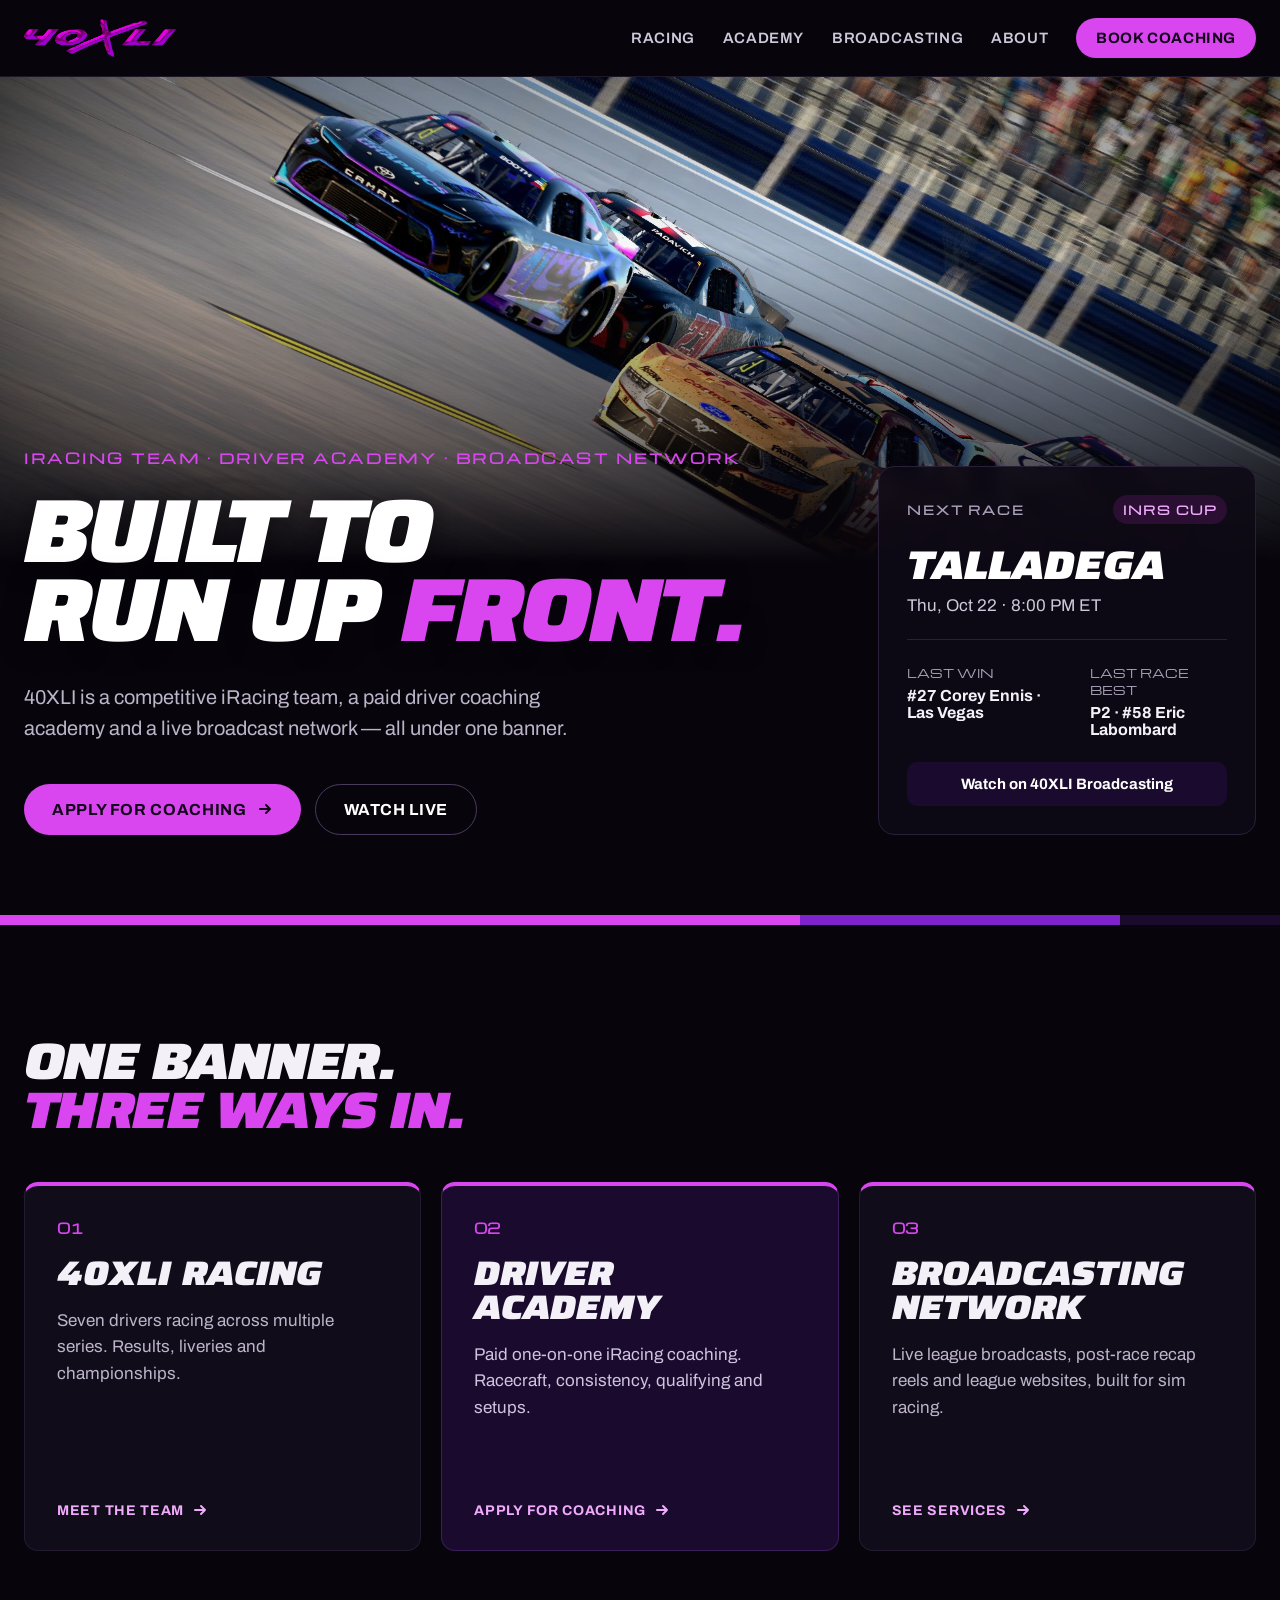
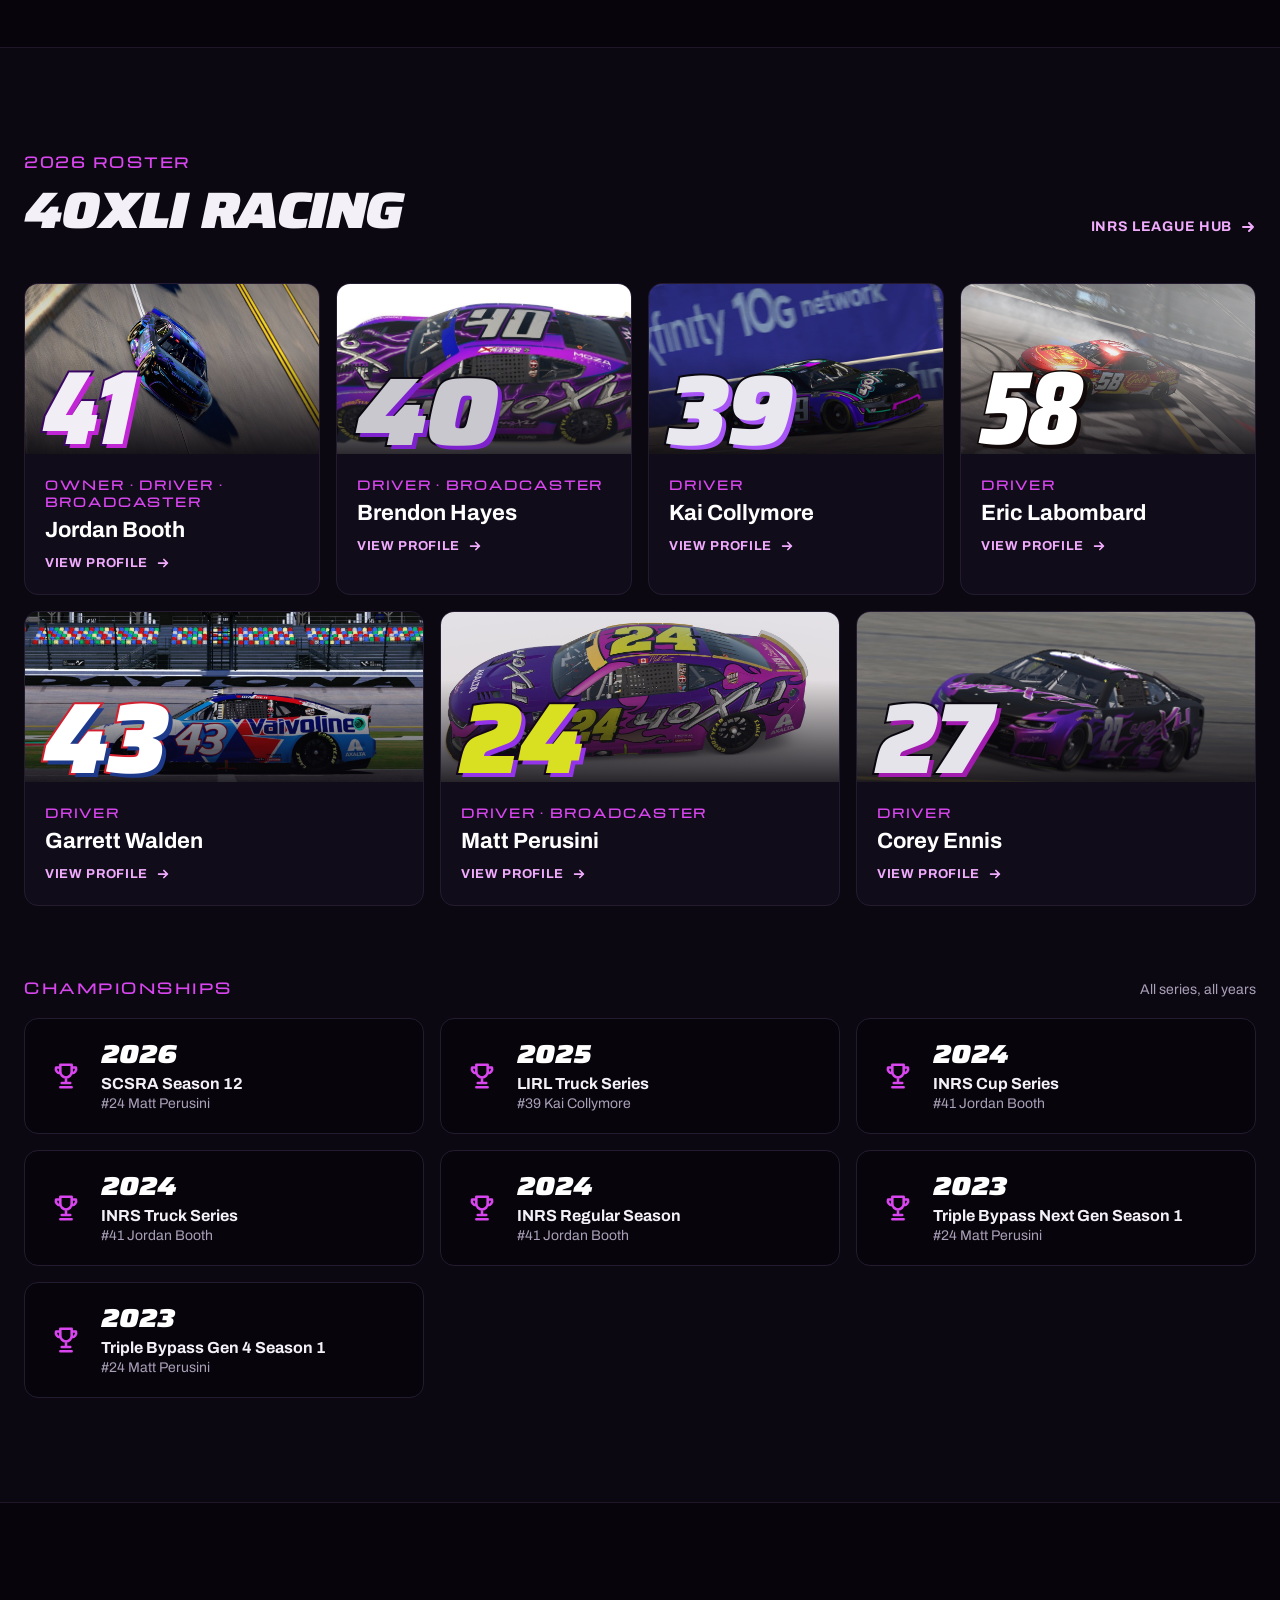
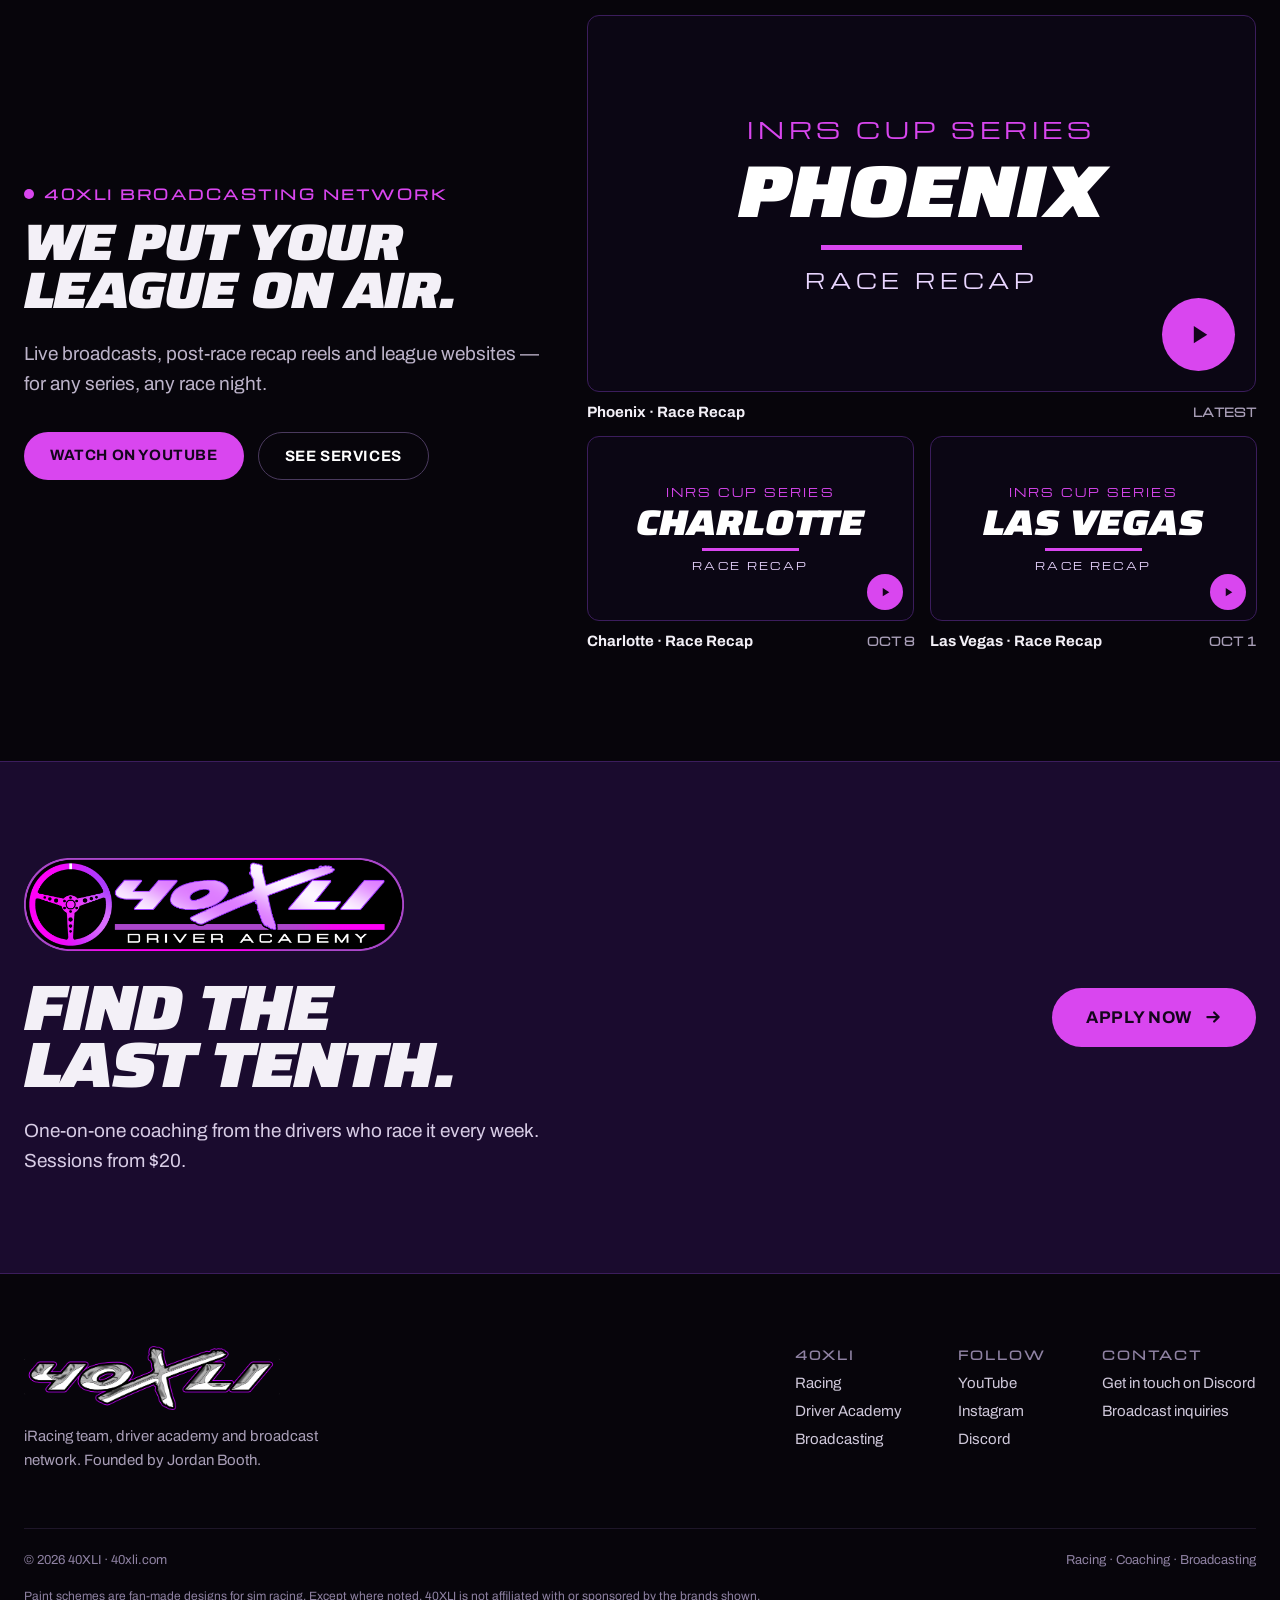
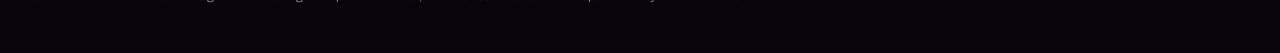
==== commit 37d745ba: "New #41 primary (holographic Camry), Talladega photo header on home, Kai's black O'Reilly Mustang Co" ====
--- a/index.html
+++ b/index.html
@@ -39,6 +39,8 @@
   </header>
 
   
+  <div class="home-hero">
+  <div class="home-banner" role="img" aria-label="40XLI's #41 Camry and #39 Mustang racing in a pack at Talladega"></div>
   <section style="max-width: 1280px; margin: 0px auto; padding: 96px 24px 80px; display: flex; flex-wrap: wrap; align-items: flex-end; gap: 48px;">
     <div style="flex: 999 1 640px; min-width: 0px;">
       <p style="margin: 0px 0px 24px; font-family: Michroma, sans-serif; font-size: 14px; font-weight: 700; letter-spacing: 0.18em; color: rgb(217, 70, 239);">IRACING TEAM · DRIVER ACADEMY · BROADCAST NETWORK</p>
@@ -73,6 +75,7 @@
       <a href="https://www.youtube.com/@40XLIRacing/live" style="margin-top: 24px; display: flex; align-items: center; justify-content: center; gap: 8px; background: rgb(26, 11, 46); color: rgb(255, 255, 255); text-decoration: none; padding: 14px; border-radius: 10px; font-weight: 700; font-size: 15px;" target="_blank" rel="noopener">Watch on 40XLI Broadcasting</a>
     </aside>
   </section>
+  </div>
 
   
   <div aria-hidden="true" style="display: flex; height: 10px;">
@@ -125,7 +128,7 @@
           <a href="drivers/jordan-booth/" style="flex: 1 1 270px; display: block; text-decoration: none; color: inherit; background: rgb(17, 12, 26); border: 1px solid rgb(36, 27, 49); border-radius: 14px; overflow: hidden;">
             <div style="position: relative; height: 170px; background: rgb(26, 11, 46); display: flex; align-items: center; justify-content: center; overflow: hidden;">
               
-                <img src="assets/img/889fb06f8a4cb985f8349c70e184c152.jpg" alt="" style="position: absolute; inset: 0px; width: 100%; height: 100%; object-fit: cover;" loading="lazy" decoding="async">
+                <img src="assets/img/jordan-41-camry-holo-close.jpg" alt="The #41 40XLI Toyota Camry with purple holographic graphics" style="position: absolute; inset: 0px; width: 100%; height: 100%; object-fit: cover;" loading="lazy" decoding="async">
                 <div aria-hidden="true" style="position: absolute; inset: 0px; background: linear-gradient(to top, rgba(7, 5, 11, 0.85), rgba(7, 5, 11, 0) 60%);"></div>
               
               
@@ -419,6 +422,7 @@
     <div style="margin-top: 56px; padding-top: 24px; border-top: 1px solid rgb(30, 22, 41); display: flex; flex-wrap: wrap; justify-content: space-between; gap: 12px; font-size: 13px; color: rgb(143, 130, 163);">
       <span>© 2026 40XLI · 40xli.com</span>
       <span>Racing · Coaching · Broadcasting</span>
+      <p style="flex: 1 1 100%; margin: 8px 0px 0px; font-size: 12px; line-height: 1.5; color: rgb(143, 130, 163);">Paint schemes are fan-made designs for sim racing. Except where noted, 40XLI is not affiliated with or sponsored by the brands shown.</p>
     </div>
   </footer></div>
 <script src="assets/site.js" defer></script>
--- a/assets/site.css
+++ b/assets/site.css
@@ -28,3 +28,14 @@
 
 /* championships: equal-width cards so an odd one out doesn't stretch across the row */
 .champ-grid { display: grid !important; grid-template-columns: repeat(auto-fill, minmax(300px, 1fr)); }
+
+/* home page photo header: full-width banner that fades into the headline */
+.home-banner {
+  height: clamp(240px, 38vw, 520px);
+  background:
+    linear-gradient(180deg, rgba(7,5,11,.15) 0%, rgba(7,5,11,0) 35%, rgba(7,5,11,.55) 75%, #07050B 100%),
+    url("img/home-hero-talladega-pack.jpg") 50% 52% / cover no-repeat;
+}
+.home-hero > section { position: relative; margin-top: clamp(-150px, -9vw, -40px) !important; padding-top: 0 !important; }
+.home-hero aside { background: rgba(15, 10, 22, .9) !important; backdrop-filter: blur(6px); -webkit-backdrop-filter: blur(6px); }
+.home-hero h1 { text-shadow: 0 4px 24px rgba(7,5,11,.6); }
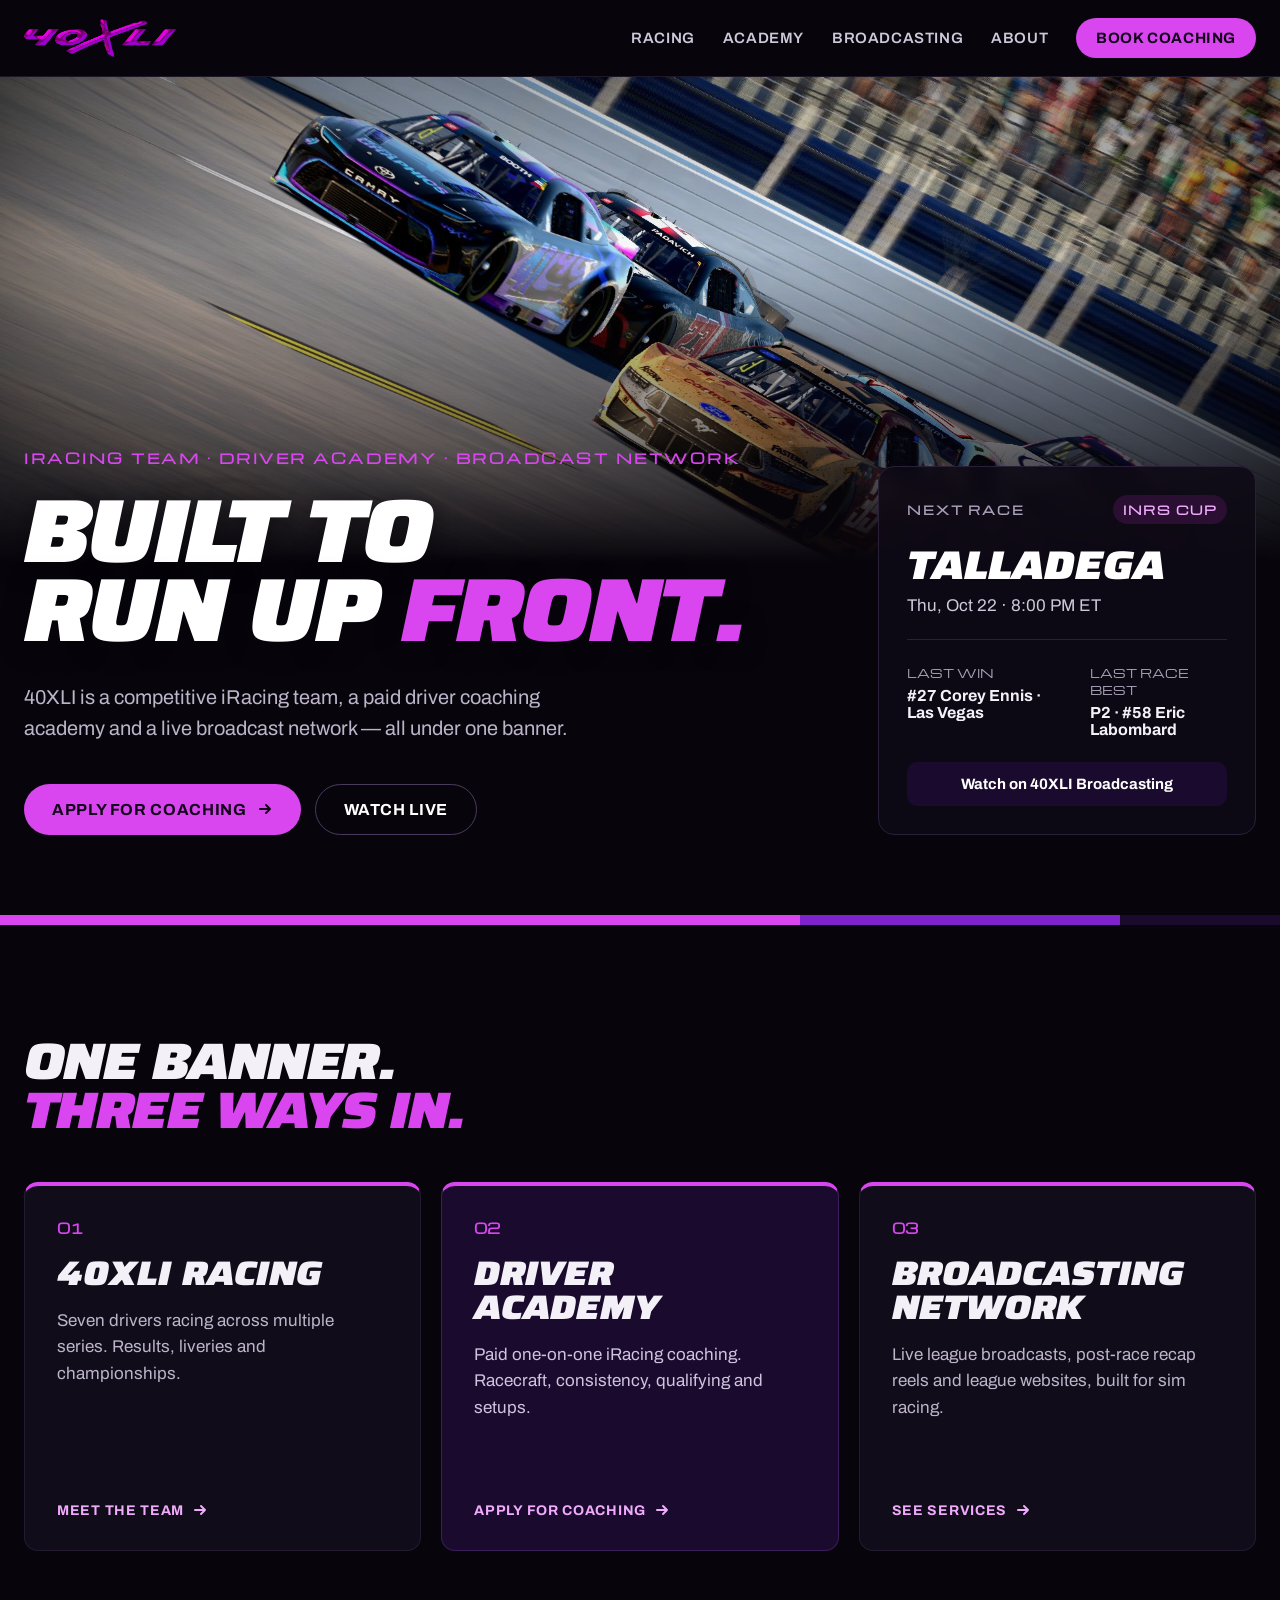
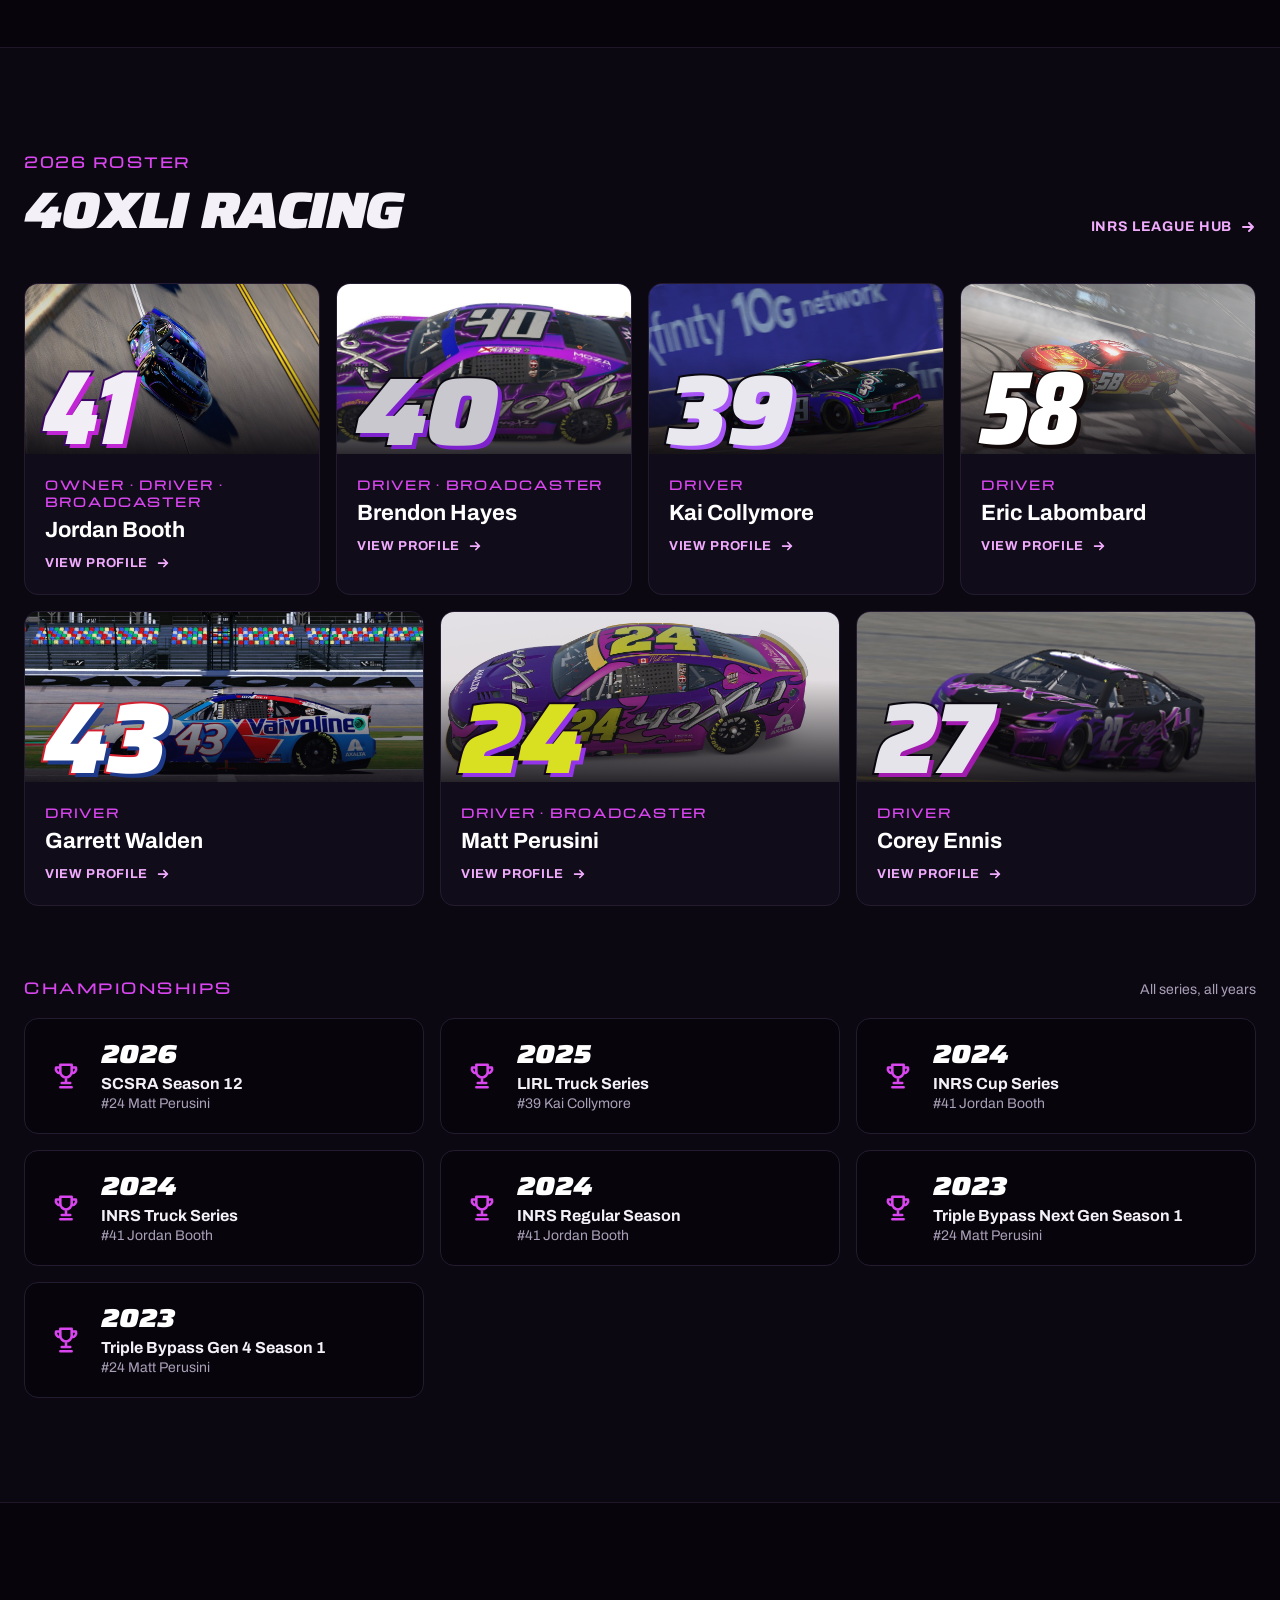
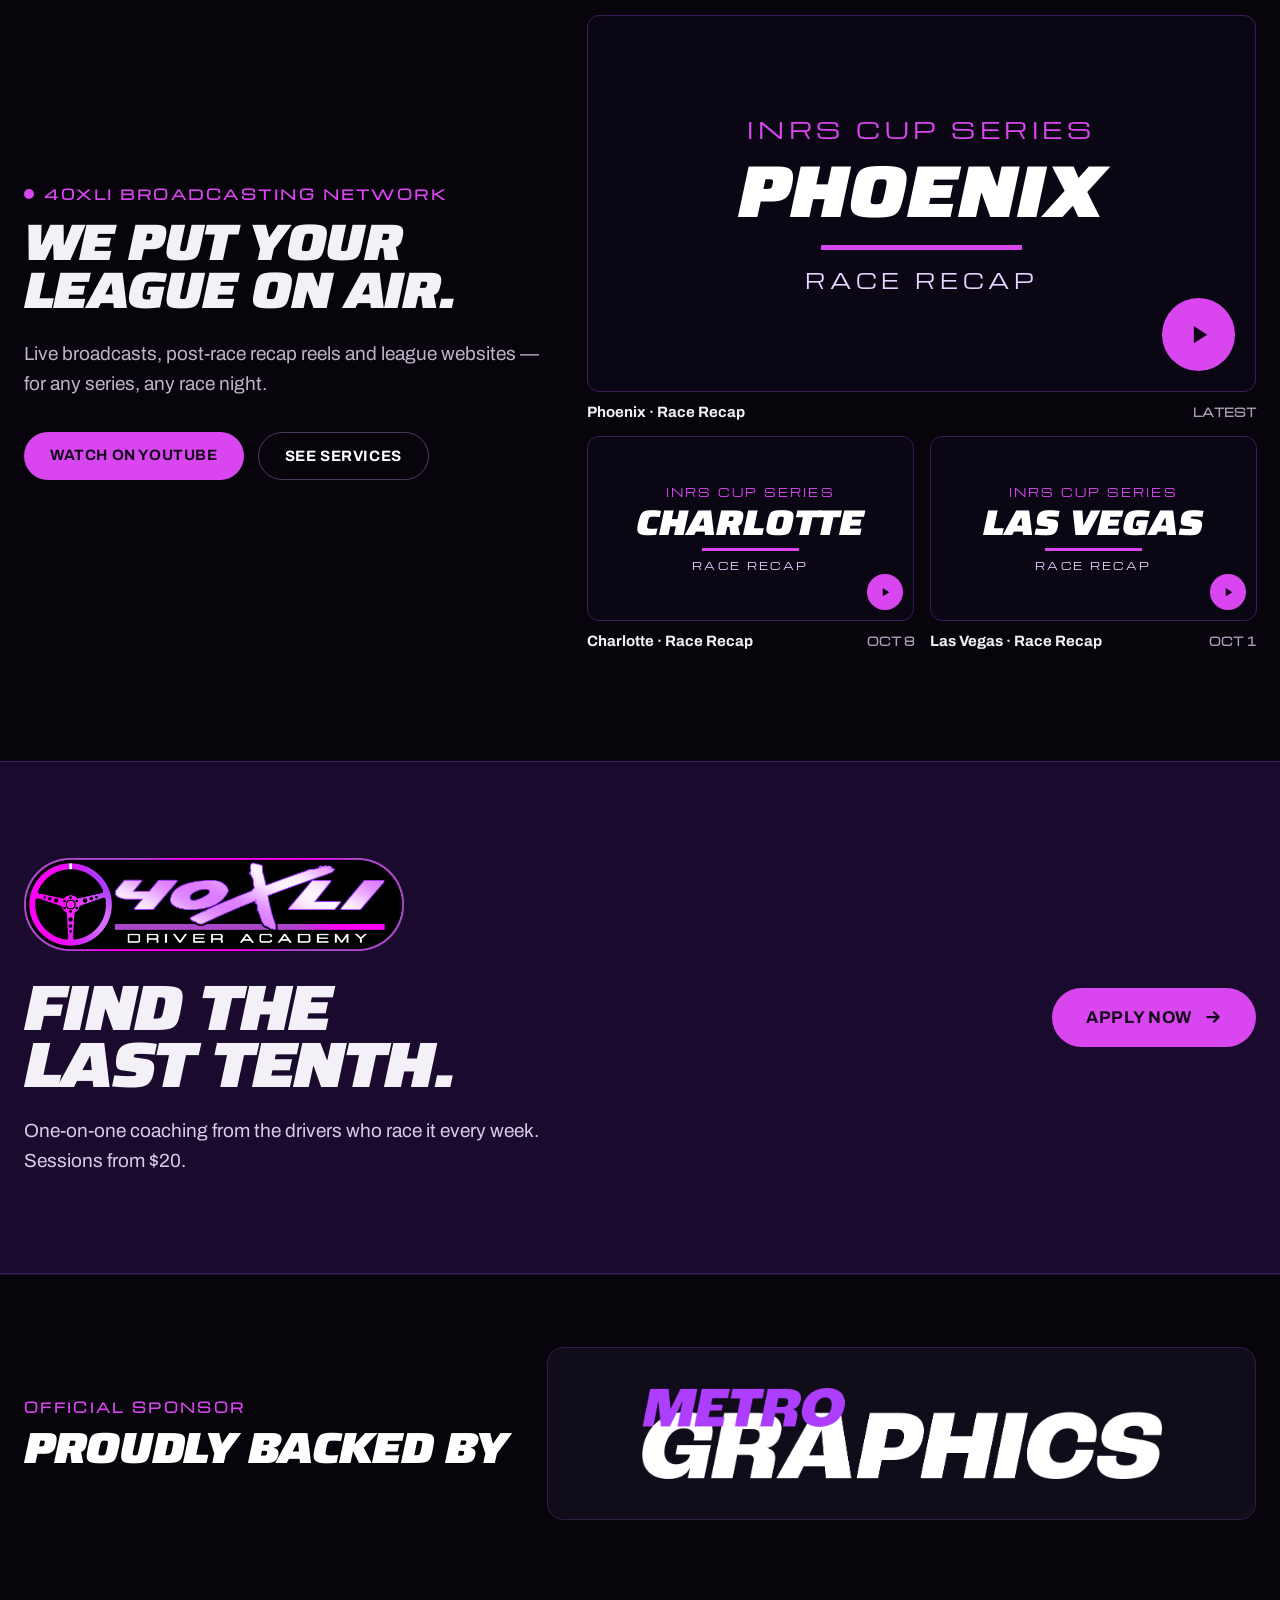
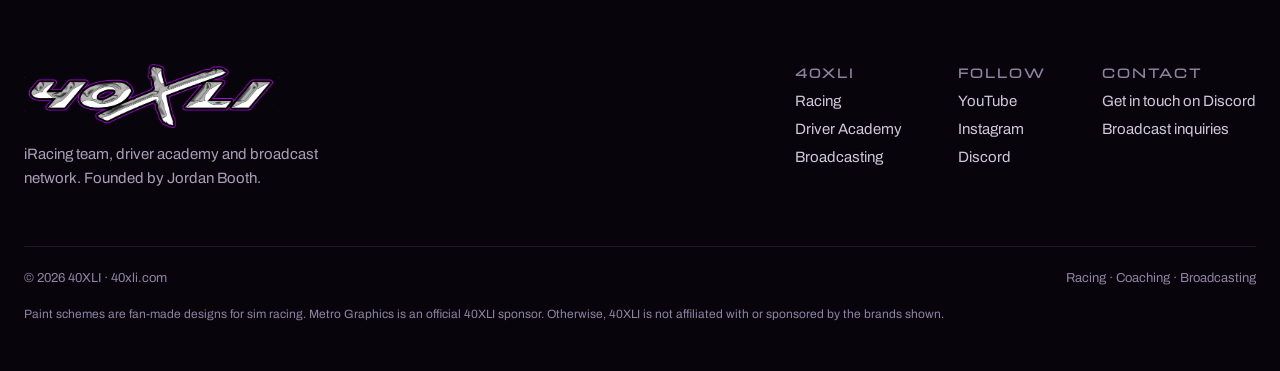
==== commit 7ca35606: "Home: add Metro Graphics as official sponsor Co-Authored-By: Claude Opus 5.5 <noreply@anthropic.com>" ====
--- a/index.html
+++ b/index.html
@@ -393,6 +393,19 @@
   </section>
 
   
+  <!-- OFFICIAL SPONSOR -->
+  <section aria-labelledby="sponsor-h" style="border-top: 1px solid rgb(30, 22, 41);">
+    <div style="max-width: 1280px; margin: 0px auto; padding: 72px 24px; display: flex; flex-wrap: wrap; align-items: center; justify-content: space-between; gap: 32px;">
+      <div style="flex: 1 1 380px; min-width: 0px;">
+        <p style="margin: 0px 0px 12px; font-family: Michroma, sans-serif; font-size: 13px; font-weight: 700; letter-spacing: 0.18em; color: rgb(217, 70, 239);">OFFICIAL SPONSOR</p>
+        <h2 id="sponsor-h" style="margin: 0px; font-family: Saira, sans-serif; font-stretch: 125%; font-style: italic; font-weight: 900; font-size: clamp(28px, 3.4vw, 44px); line-height: 0.95; letter-spacing: -0.03em; text-transform: uppercase; color: rgb(255, 255, 255);">Proudly backed by</h2>
+      </div>
+      <div style="flex: 2 1 420px; min-width: 0px; display: flex; align-items: center; justify-content: center; background: rgb(17, 12, 26); border: 1px solid rgb(46, 31, 66); border-radius: 16px; padding: 40px 32px;">
+        <img src="assets/img/sponsor-metro-graphics.png" alt="Metro Graphics" width="1301" height="230" style="width: 100%; max-width: 520px; height: auto; display: block;" loading="lazy" decoding="async">
+      </div>
+    </div>
+  </section>
+
   <footer id="about" style="max-width: 1280px; margin: 0px auto; padding: 72px 24px 48px;">
     <div style="display: flex; flex-wrap: wrap; justify-content: space-between; gap: 40px;">
       <div style="flex: 1 1 280px;">
@@ -422,9 +435,10 @@
     <div style="margin-top: 56px; padding-top: 24px; border-top: 1px solid rgb(30, 22, 41); display: flex; flex-wrap: wrap; justify-content: space-between; gap: 12px; font-size: 13px; color: rgb(143, 130, 163);">
       <span>© 2026 40XLI · 40xli.com</span>
       <span>Racing · Coaching · Broadcasting</span>
-      <p style="flex: 1 1 100%; margin: 8px 0px 0px; font-size: 12px; line-height: 1.5; color: rgb(143, 130, 163);">Paint schemes are fan-made designs for sim racing. Except where noted, 40XLI is not affiliated with or sponsored by the brands shown.</p>
+      <p style="flex: 1 1 100%; margin: 8px 0px 0px; font-size: 12px; line-height: 1.5; color: rgb(143, 130, 163);">Paint schemes are fan-made designs for sim racing. Metro Graphics is an official 40XLI sponsor. Otherwise, 40XLI is not affiliated with or sponsored by the brands shown.</p>
     </div>
   </footer></div>
 <script src="assets/site.js" defer></script>
+<!-- Cloudflare Web Analytics --><script type='module' src='https://static.cloudflareinsights.com/beacon.min.js' data-cf-beacon='{"token": "978e2b52c1194701a52cca0dc9f64d74"}'></script><!-- End Cloudflare Web Analytics -->
 </body>
 </html>
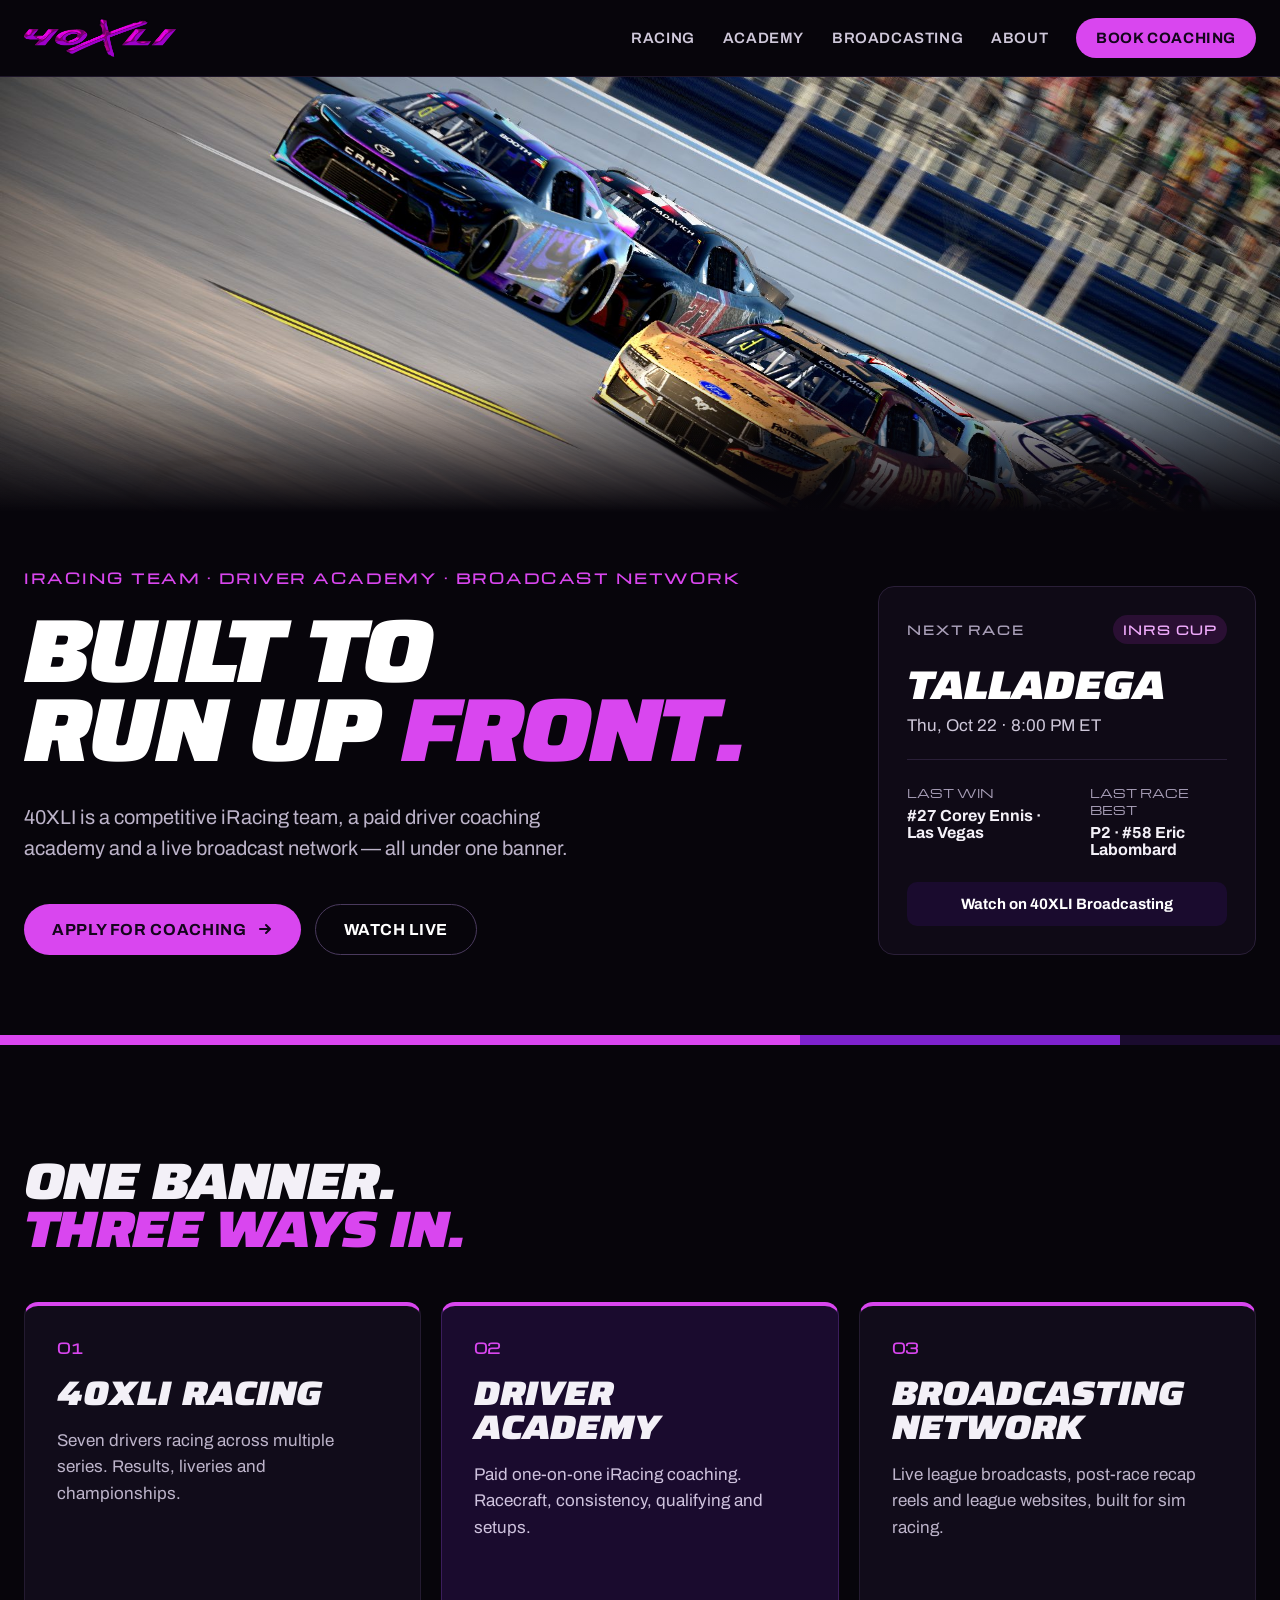
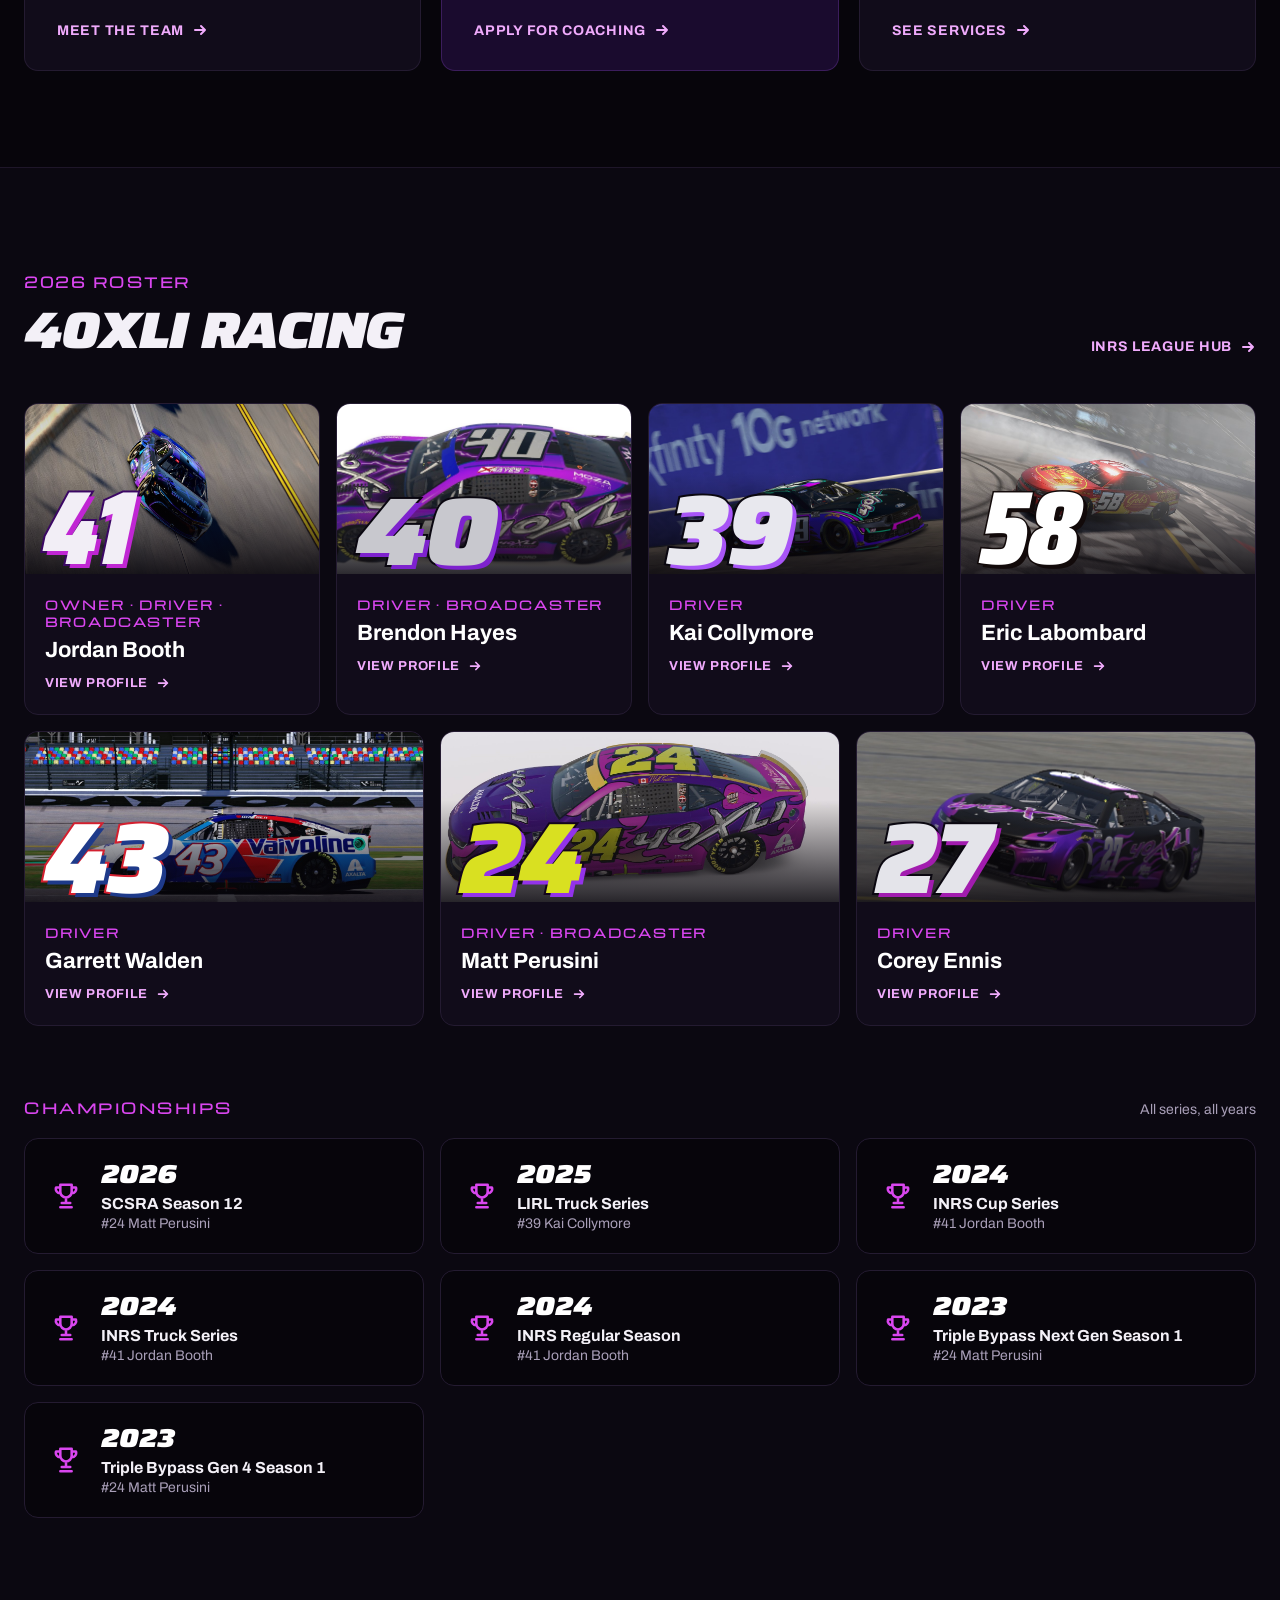
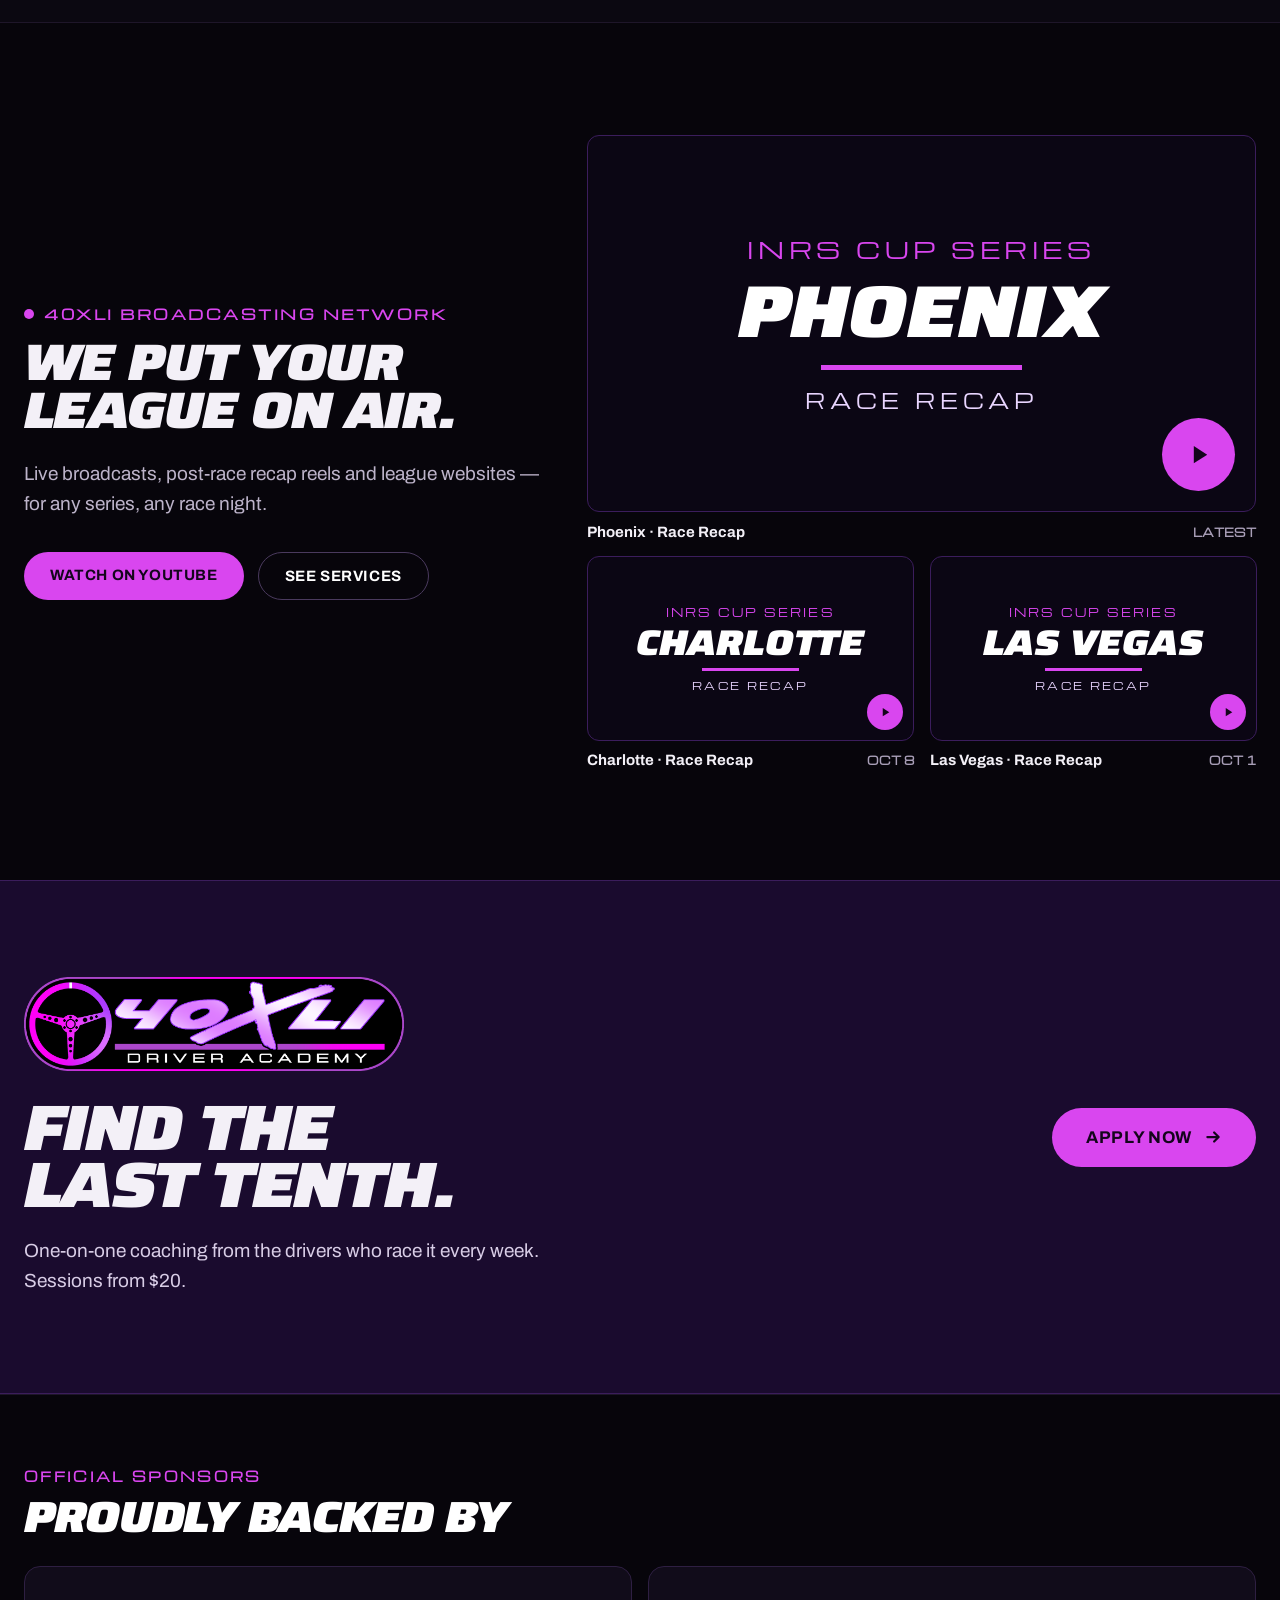
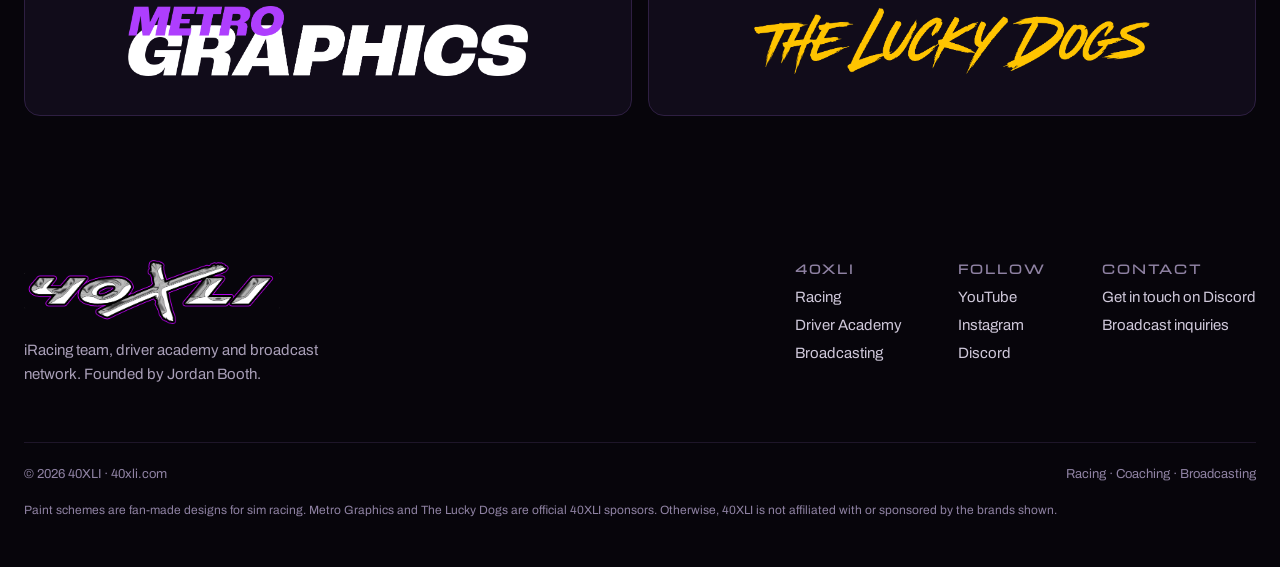
==== commit c67d2401: "Home: add The Lucky Dogs as an official sponsor Co-Authored-By: Claude Opus 5.5 <noreply@anthropic.c" ====
--- a/index.html
+++ b/index.html
@@ -393,15 +393,18 @@
   </section>
 
   
-  <!-- OFFICIAL SPONSOR -->
+  <!-- OFFICIAL SPONSORS -->
   <section aria-labelledby="sponsor-h" style="border-top: 1px solid rgb(30, 22, 41);">
-    <div style="max-width: 1280px; margin: 0px auto; padding: 72px 24px; display: flex; flex-wrap: wrap; align-items: center; justify-content: space-between; gap: 32px;">
-      <div style="flex: 1 1 380px; min-width: 0px;">
-        <p style="margin: 0px 0px 12px; font-family: Michroma, sans-serif; font-size: 13px; font-weight: 700; letter-spacing: 0.18em; color: rgb(217, 70, 239);">OFFICIAL SPONSOR</p>
-        <h2 id="sponsor-h" style="margin: 0px; font-family: Saira, sans-serif; font-stretch: 125%; font-style: italic; font-weight: 900; font-size: clamp(28px, 3.4vw, 44px); line-height: 0.95; letter-spacing: -0.03em; text-transform: uppercase; color: rgb(255, 255, 255);">Proudly backed by</h2>
-      </div>
-      <div style="flex: 2 1 420px; min-width: 0px; display: flex; align-items: center; justify-content: center; background: rgb(17, 12, 26); border: 1px solid rgb(46, 31, 66); border-radius: 16px; padding: 40px 32px;">
-        <img src="assets/img/sponsor-metro-graphics.png" alt="Metro Graphics" width="1301" height="230" style="width: 100%; max-width: 520px; height: auto; display: block;" loading="lazy" decoding="async">
+    <div style="max-width: 1280px; margin: 0px auto; padding: 72px 24px;">
+      <p style="margin: 0px 0px 12px; font-family: Michroma, sans-serif; font-size: 13px; font-weight: 700; letter-spacing: 0.18em; color: rgb(217, 70, 239);">OFFICIAL SPONSORS</p>
+      <h2 id="sponsor-h" style="margin: 0px 0px 28px; font-family: Saira, sans-serif; font-stretch: 125%; font-style: italic; font-weight: 900; font-size: clamp(28px, 3.4vw, 44px); line-height: 0.95; letter-spacing: -0.03em; text-transform: uppercase; color: rgb(255, 255, 255);">Proudly backed by</h2>
+      <div style="display: flex; flex-wrap: wrap; gap: 16px;">
+        <div style="flex: 1 1 280px; min-width: 0px; display: flex; align-items: center; justify-content: center; min-height: 150px; box-sizing: border-box; background: rgb(17, 12, 26); border: 1px solid rgb(46, 31, 66); border-radius: 16px; padding: 32px 28px;">
+          <img src="assets/img/sponsor-metro-graphics.png" alt="Metro Graphics" width="1301" height="230" style="width: 100%; max-width: 400px; height: auto; display: block;" loading="lazy" decoding="async">
+        </div>
+        <div style="flex: 1 1 280px; min-width: 0px; display: flex; align-items: center; justify-content: center; min-height: 150px; box-sizing: border-box; background: rgb(17, 12, 26); border: 1px solid rgb(46, 31, 66); border-radius: 16px; padding: 32px 28px;">
+          <img src="assets/img/sponsor-the-lucky-dogs.png" alt="The Lucky Dogs" width="1279" height="225" style="width: 100%; max-width: 400px; height: auto; display: block;" loading="lazy" decoding="async">
+        </div>
       </div>
     </div>
   </section>
@@ -435,7 +438,7 @@
     <div style="margin-top: 56px; padding-top: 24px; border-top: 1px solid rgb(30, 22, 41); display: flex; flex-wrap: wrap; justify-content: space-between; gap: 12px; font-size: 13px; color: rgb(143, 130, 163);">
       <span>© 2026 40XLI · 40xli.com</span>
       <span>Racing · Coaching · Broadcasting</span>
-      <p style="flex: 1 1 100%; margin: 8px 0px 0px; font-size: 12px; line-height: 1.5; color: rgb(143, 130, 163);">Paint schemes are fan-made designs for sim racing. Metro Graphics is an official 40XLI sponsor. Otherwise, 40XLI is not affiliated with or sponsored by the brands shown.</p>
+      <p style="flex: 1 1 100%; margin: 8px 0px 0px; font-size: 12px; line-height: 1.5; color: rgb(143, 130, 163);">Paint schemes are fan-made designs for sim racing. Metro Graphics and The Lucky Dogs are official 40XLI sponsors. Otherwise, 40XLI is not affiliated with or sponsored by the brands shown.</p>
     </div>
   </footer></div>
 <script src="assets/site.js" defer></script>
--- a/assets/site.css
+++ b/assets/site.css
@@ -29,13 +29,12 @@
 /* championships: equal-width cards so an odd one out doesn't stretch across the row */
 .champ-grid { display: grid !important; grid-template-columns: repeat(auto-fill, minmax(300px, 1fr)); }
 
-/* home page photo header: full-width banner that fades into the headline */
+/* home page photo header: clean full-width photo, headline starts below it */
 .home-banner {
-  height: clamp(240px, 38vw, 520px);
+  height: clamp(220px, 34vw, 480px);
   background:
-    linear-gradient(180deg, rgba(7,5,11,.15) 0%, rgba(7,5,11,0) 35%, rgba(7,5,11,.55) 75%, #07050B 100%),
-    url("img/home-hero-talladega-pack.jpg") 50% 52% / cover no-repeat;
+    linear-gradient(180deg, rgba(7,5,11,0) 0%, rgba(7,5,11,0) 70%, #07050B 100%),
+    url("img/home-hero-talladega-pack.jpg") 50% 50% / cover no-repeat;
 }
-.home-hero > section { position: relative; margin-top: clamp(-150px, -9vw, -40px) !important; padding-top: 0 !important; }
-.home-hero aside { background: rgba(15, 10, 22, .9) !important; backdrop-filter: blur(6px); -webkit-backdrop-filter: blur(6px); }
-.home-hero h1 { text-shadow: 0 4px 24px rgba(7,5,11,.6); }
+.home-hero > section { position: relative; padding-top: 56px !important; }
+@media (max-width: 760px) { .home-hero > section { padding-top: 32px !important; } }
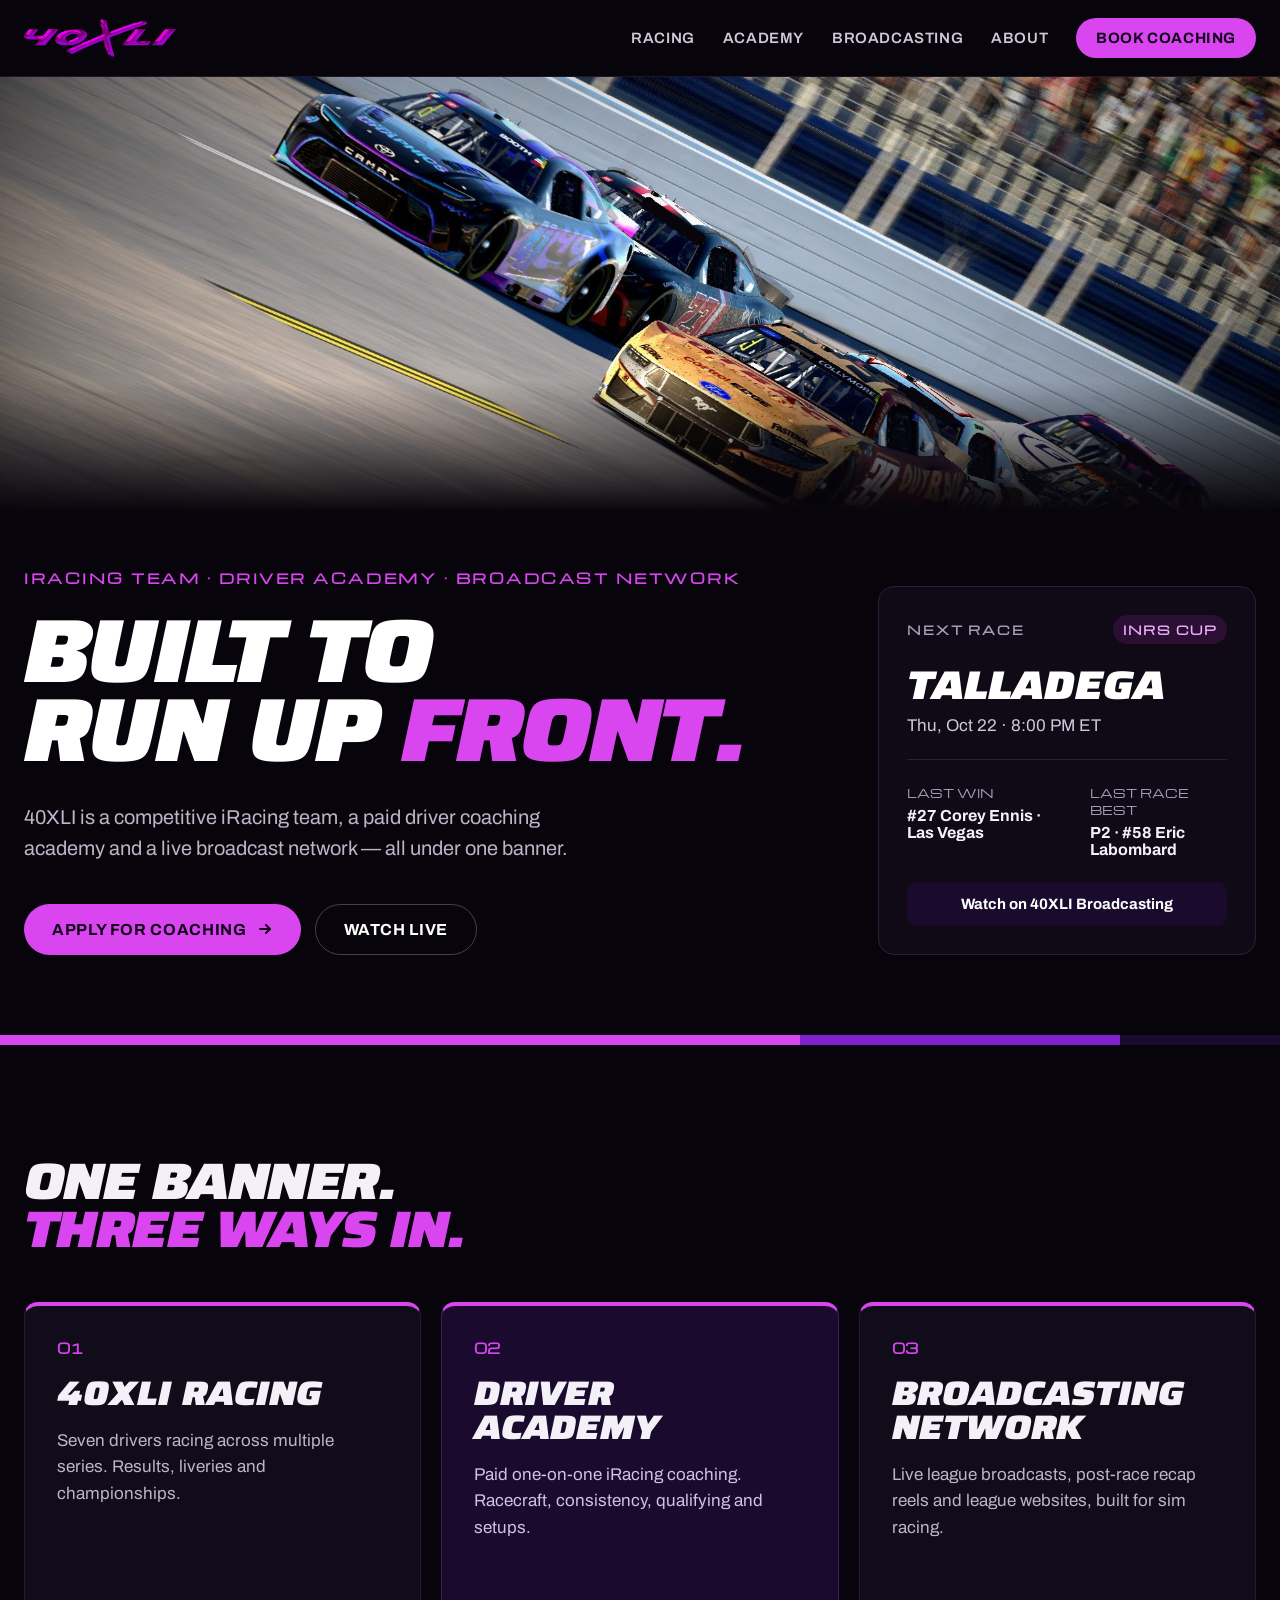
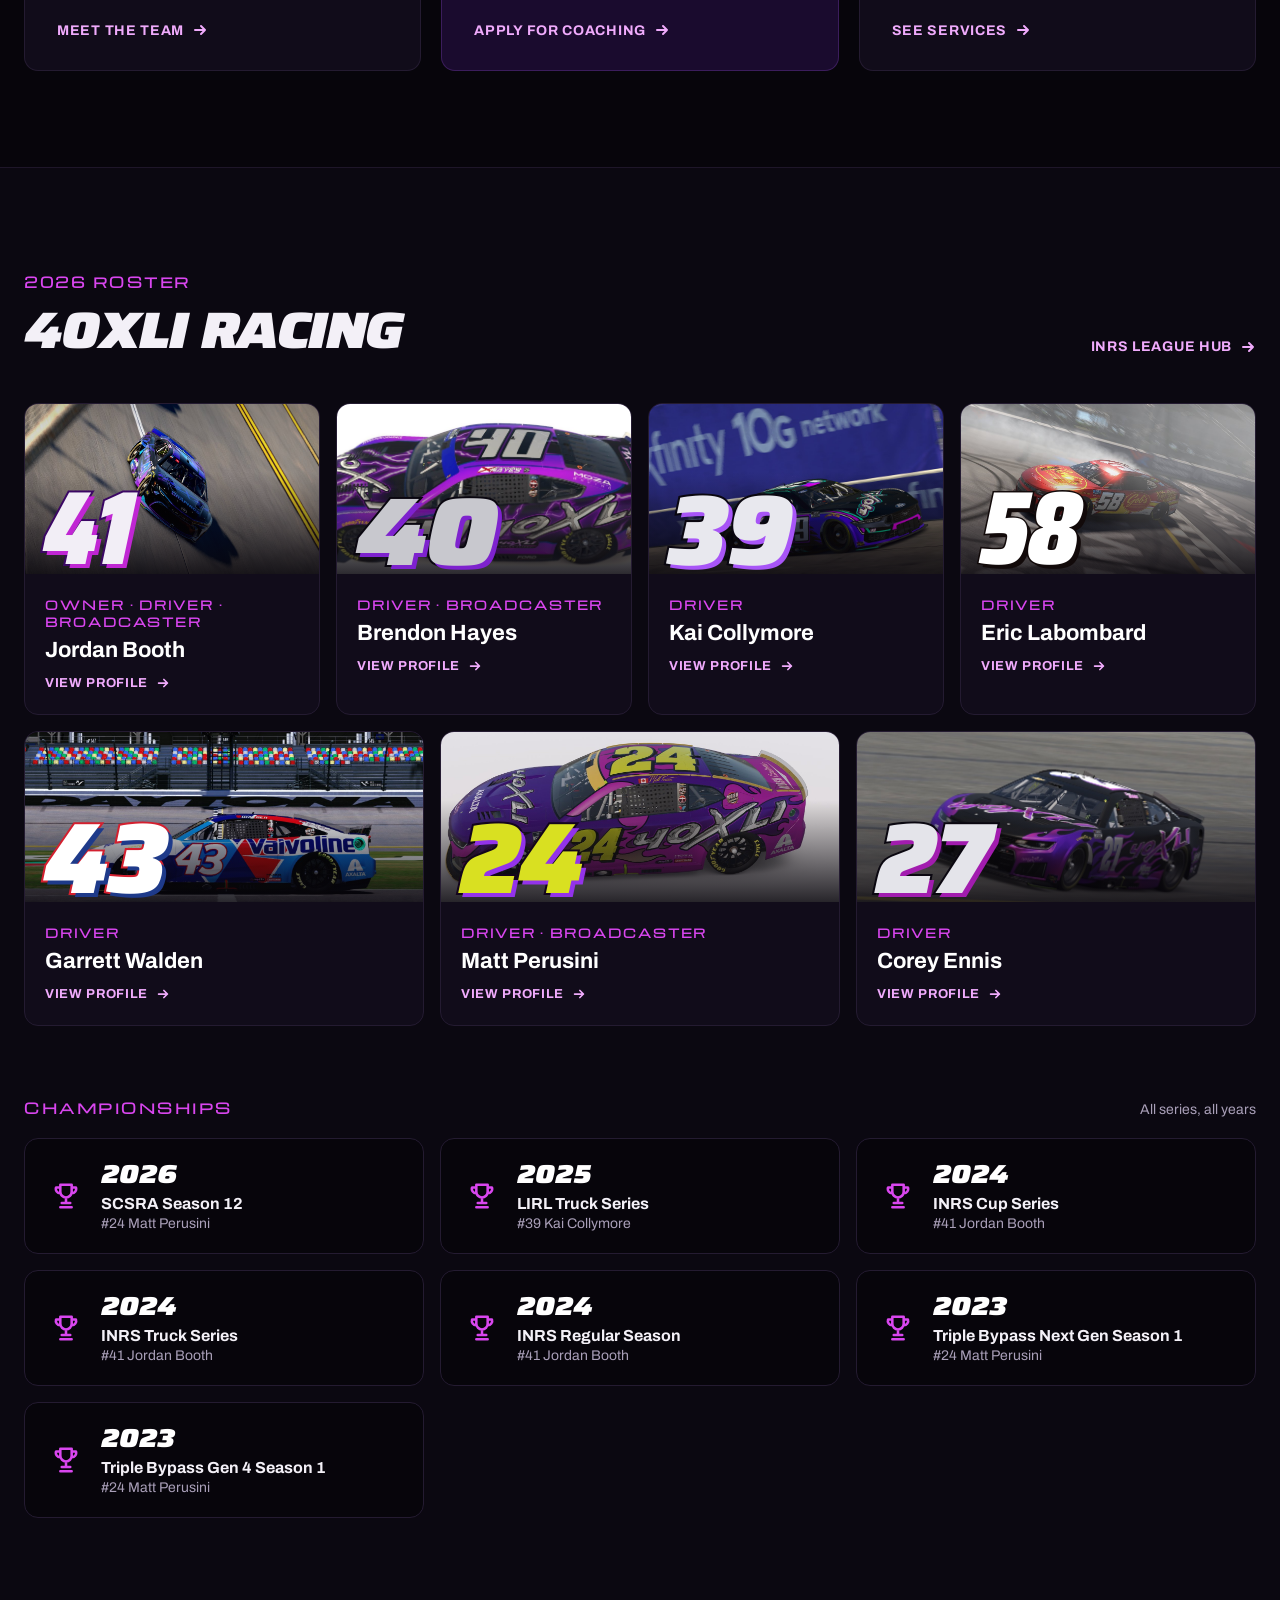
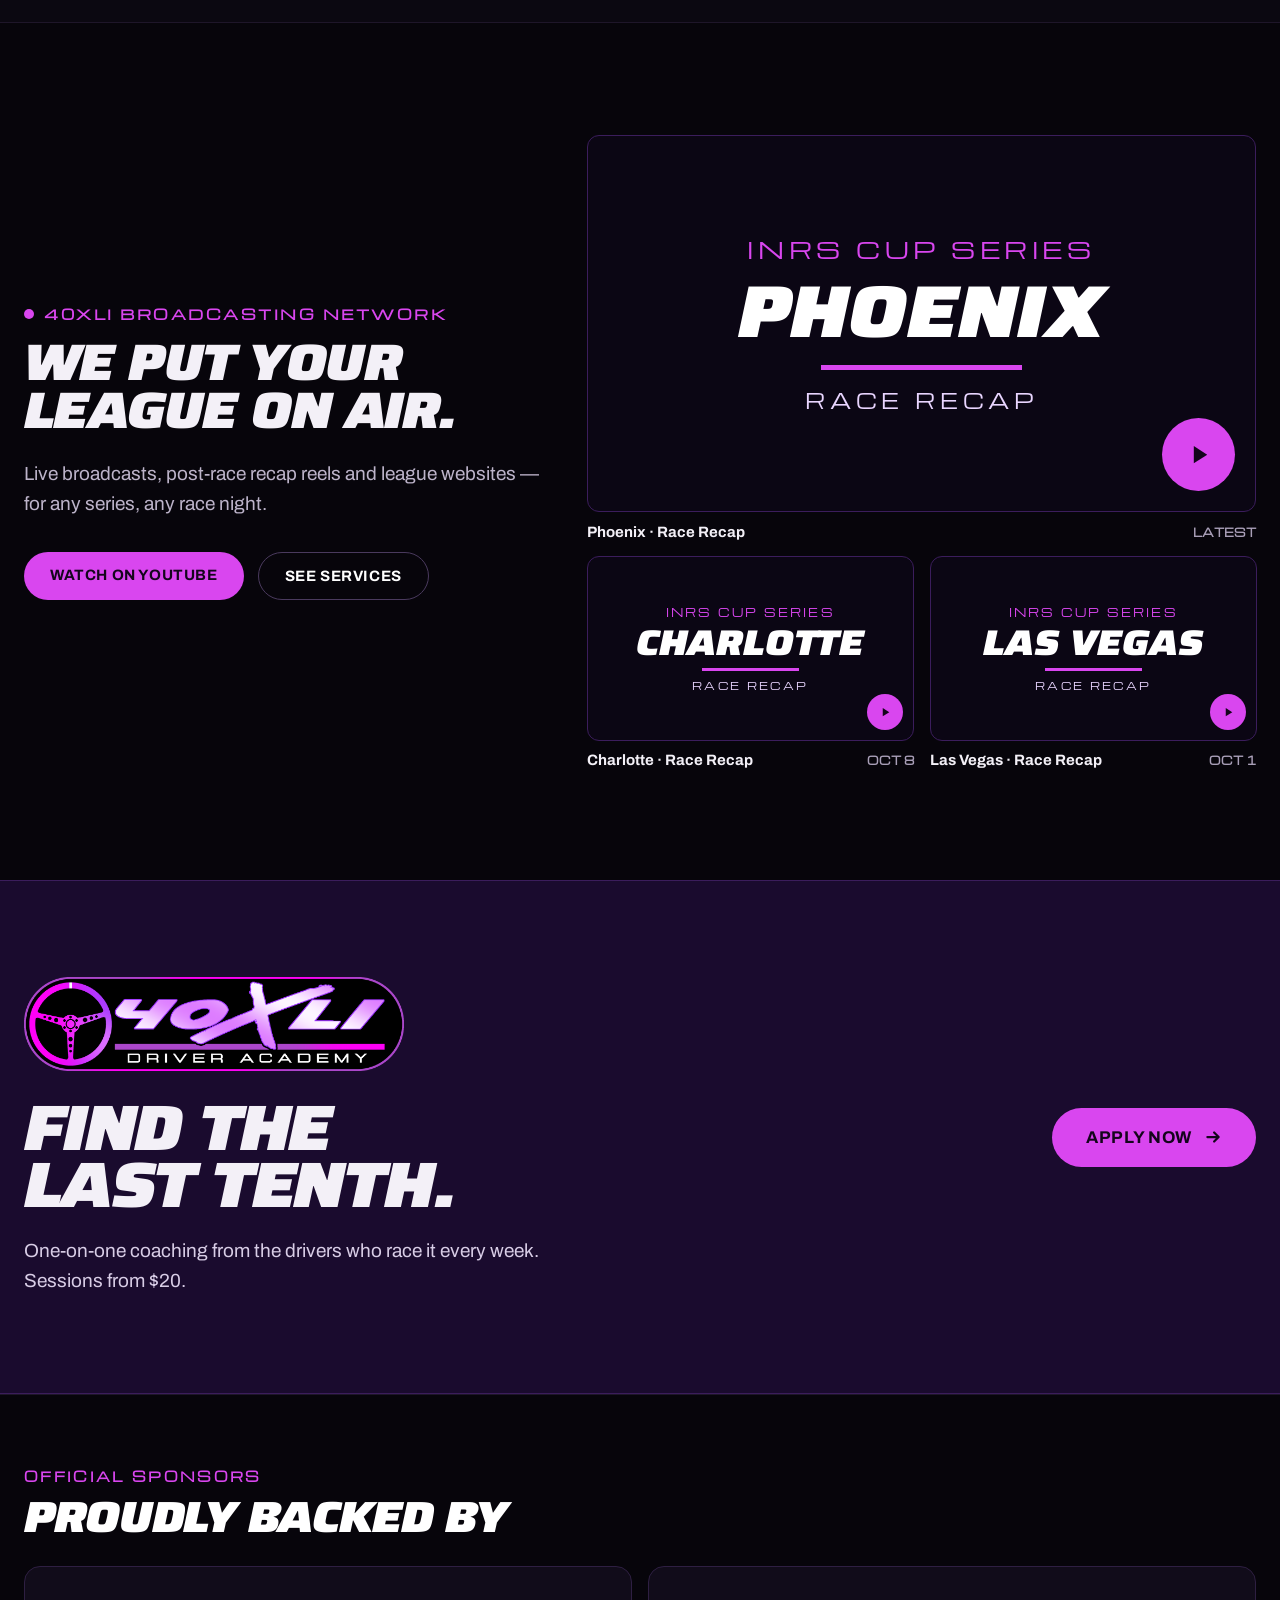
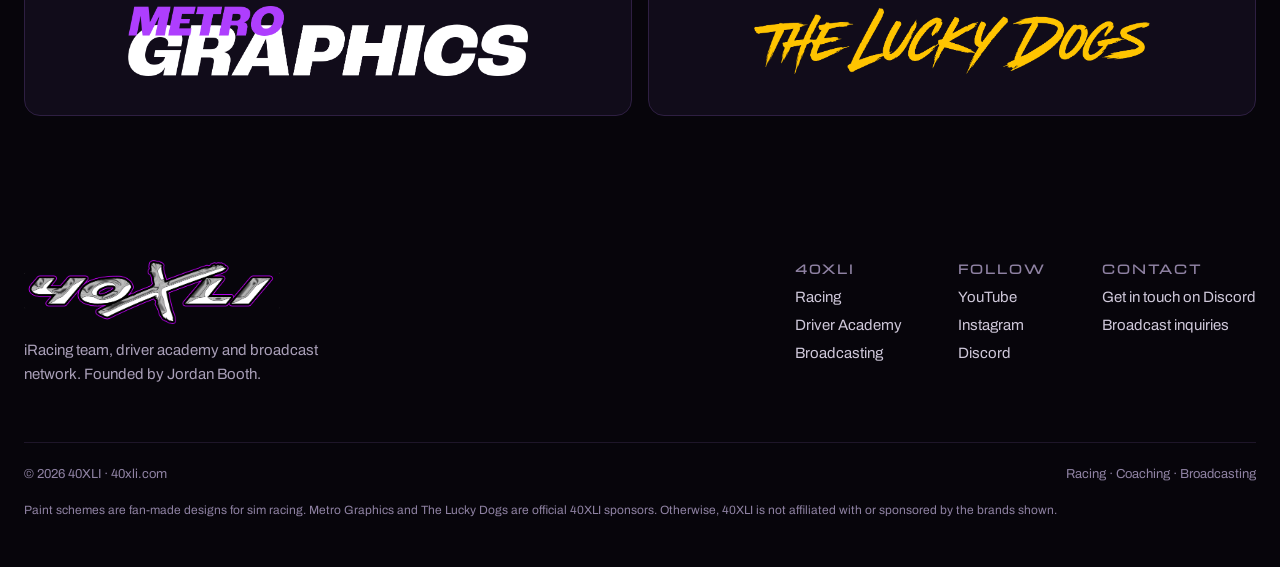
==== commit e523a612: "Home header photo: black out non-40XLI driver names Co-Authored-By: Claude Opus 5.5 <noreply@anthrop" ====
--- a/index.html
+++ b/index.html
@@ -17,7 +17,7 @@
 <link rel="preconnect" href="https://fonts.googleapis.com">
 <link rel="preconnect" href="https://fonts.gstatic.com" crossorigin>
 <link href="https://fonts.googleapis.com/css2?family=Saira:ital,wdth,wght@1,50..125,700..900&amp;family=Michroma&amp;family=Archivo:wght@400;500;600;700&amp;display=swap" rel="stylesheet">
-<link rel="stylesheet" href="assets/site.css">
+<link rel="stylesheet" href="assets/site.css?v=2">
 </head>
 <body>
 <div style="width: 100%; background: rgb(7, 5, 11); color: rgb(243, 240, 247); font-family: Archivo, sans-serif; overflow: hidden;">
--- a/assets/site.css
+++ b/assets/site.css
@@ -34,7 +34,7 @@
   height: clamp(220px, 34vw, 480px);
   background:
     linear-gradient(180deg, rgba(7,5,11,0) 0%, rgba(7,5,11,0) 70%, #07050B 100%),
-    url("img/home-hero-talladega-pack.jpg") 50% 50% / cover no-repeat;
+    url("img/home-hero-talladega-pack.jpg?v=2") 50% 50% / cover no-repeat;
 }
 .home-hero > section { position: relative; padding-top: 56px !important; }
 @media (max-width: 760px) { .home-hero > section { padding-top: 32px !important; } }
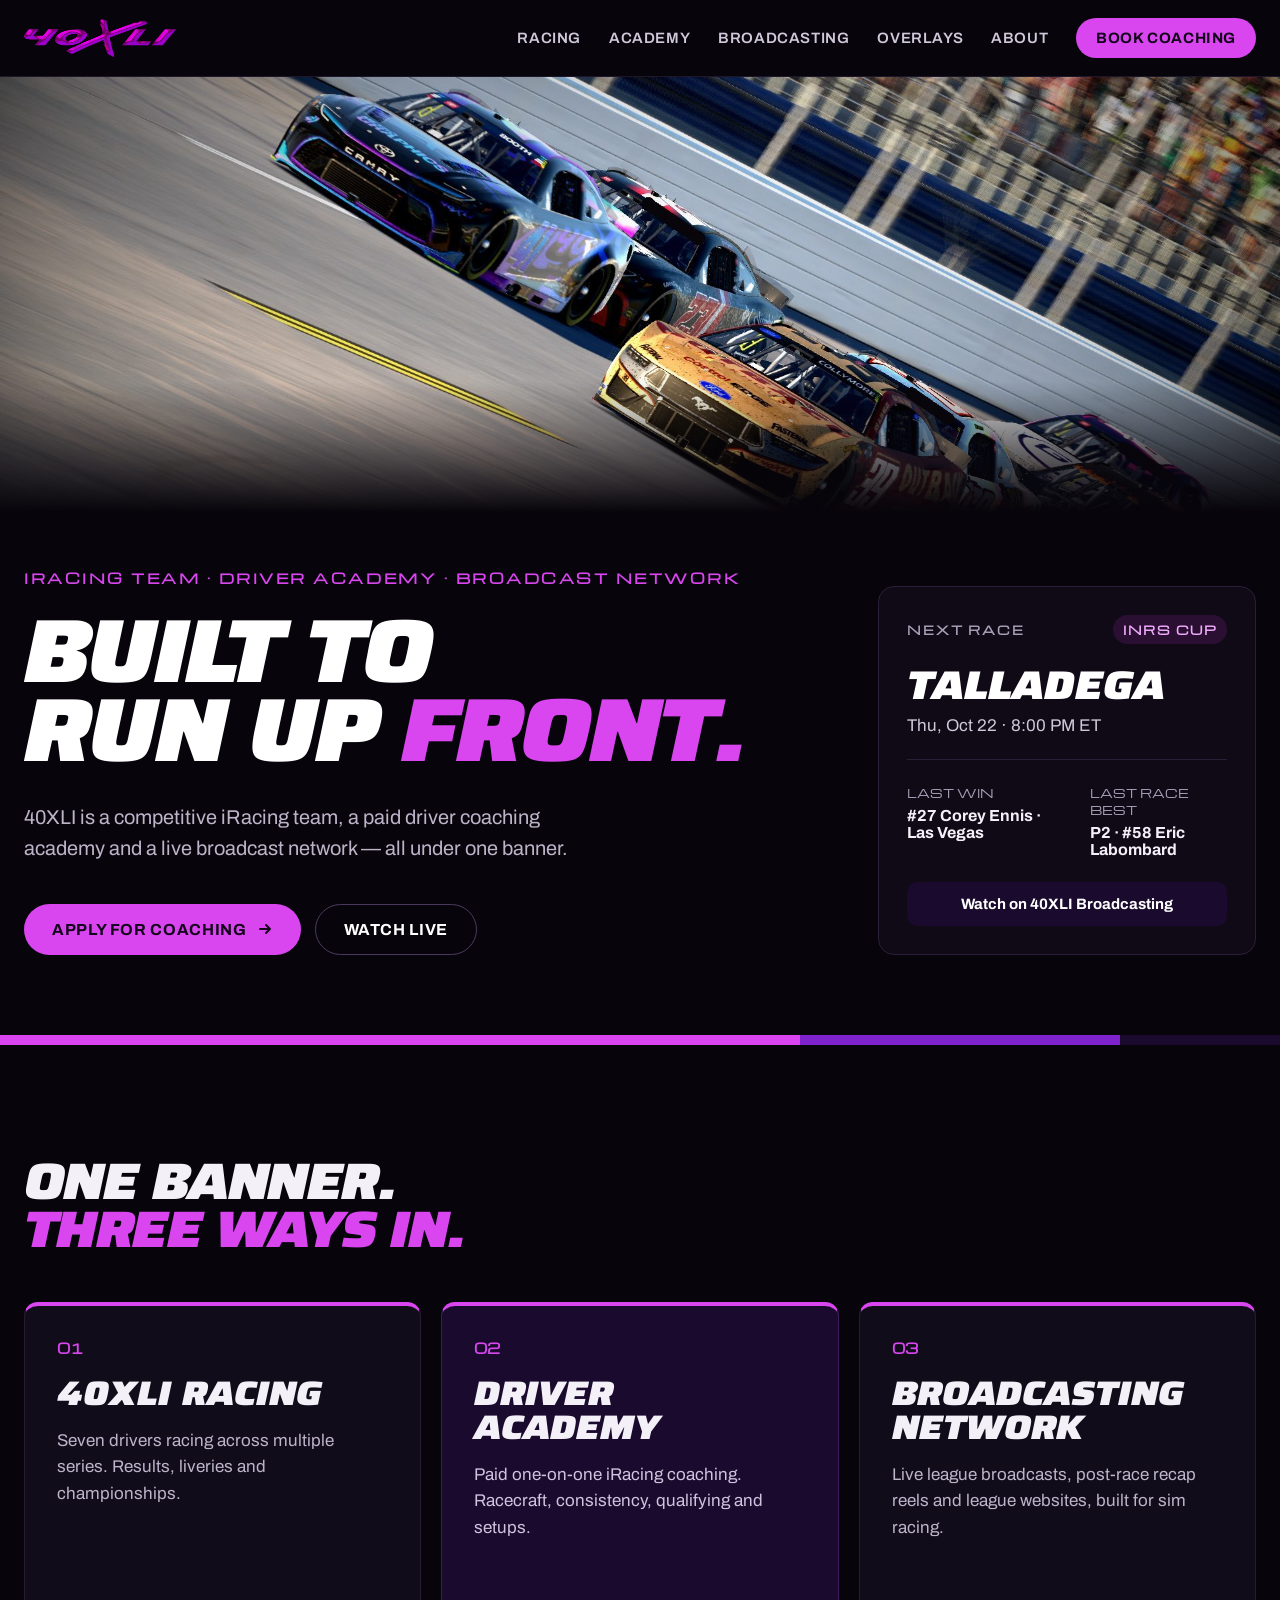
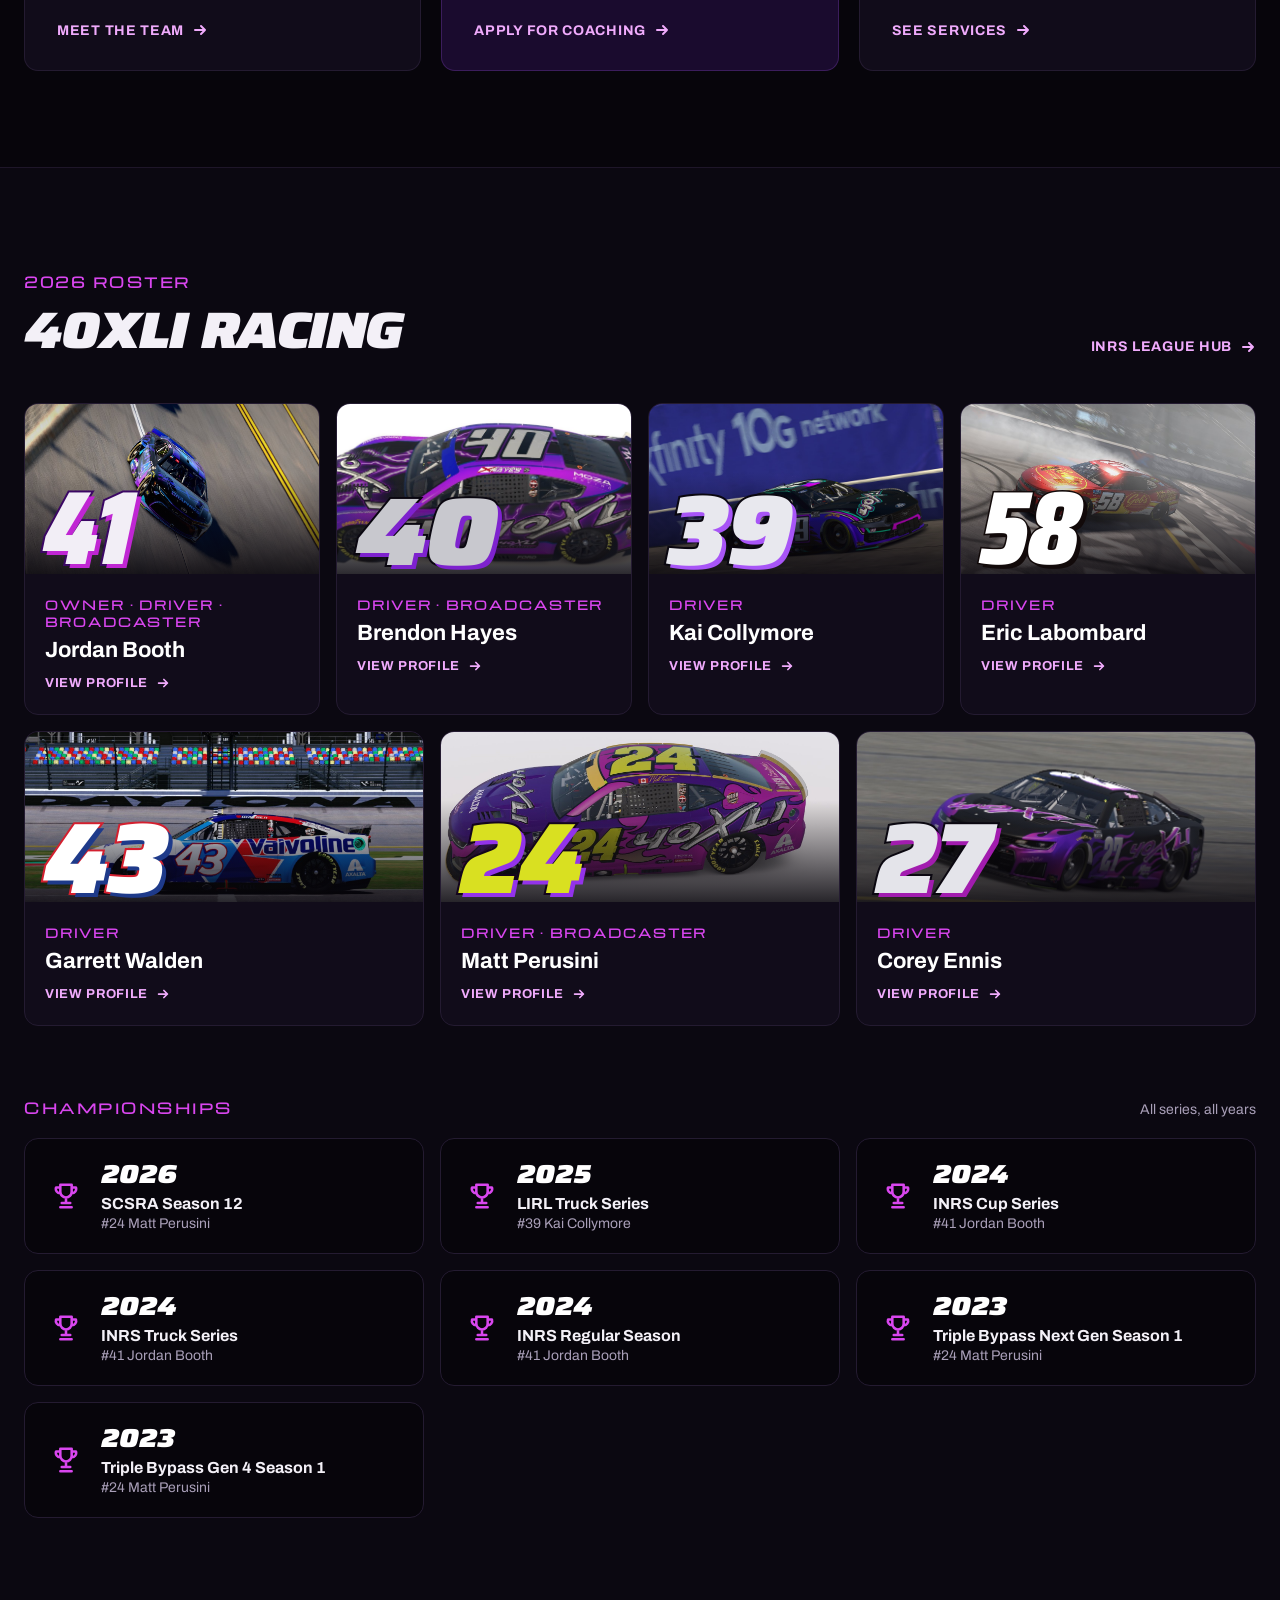
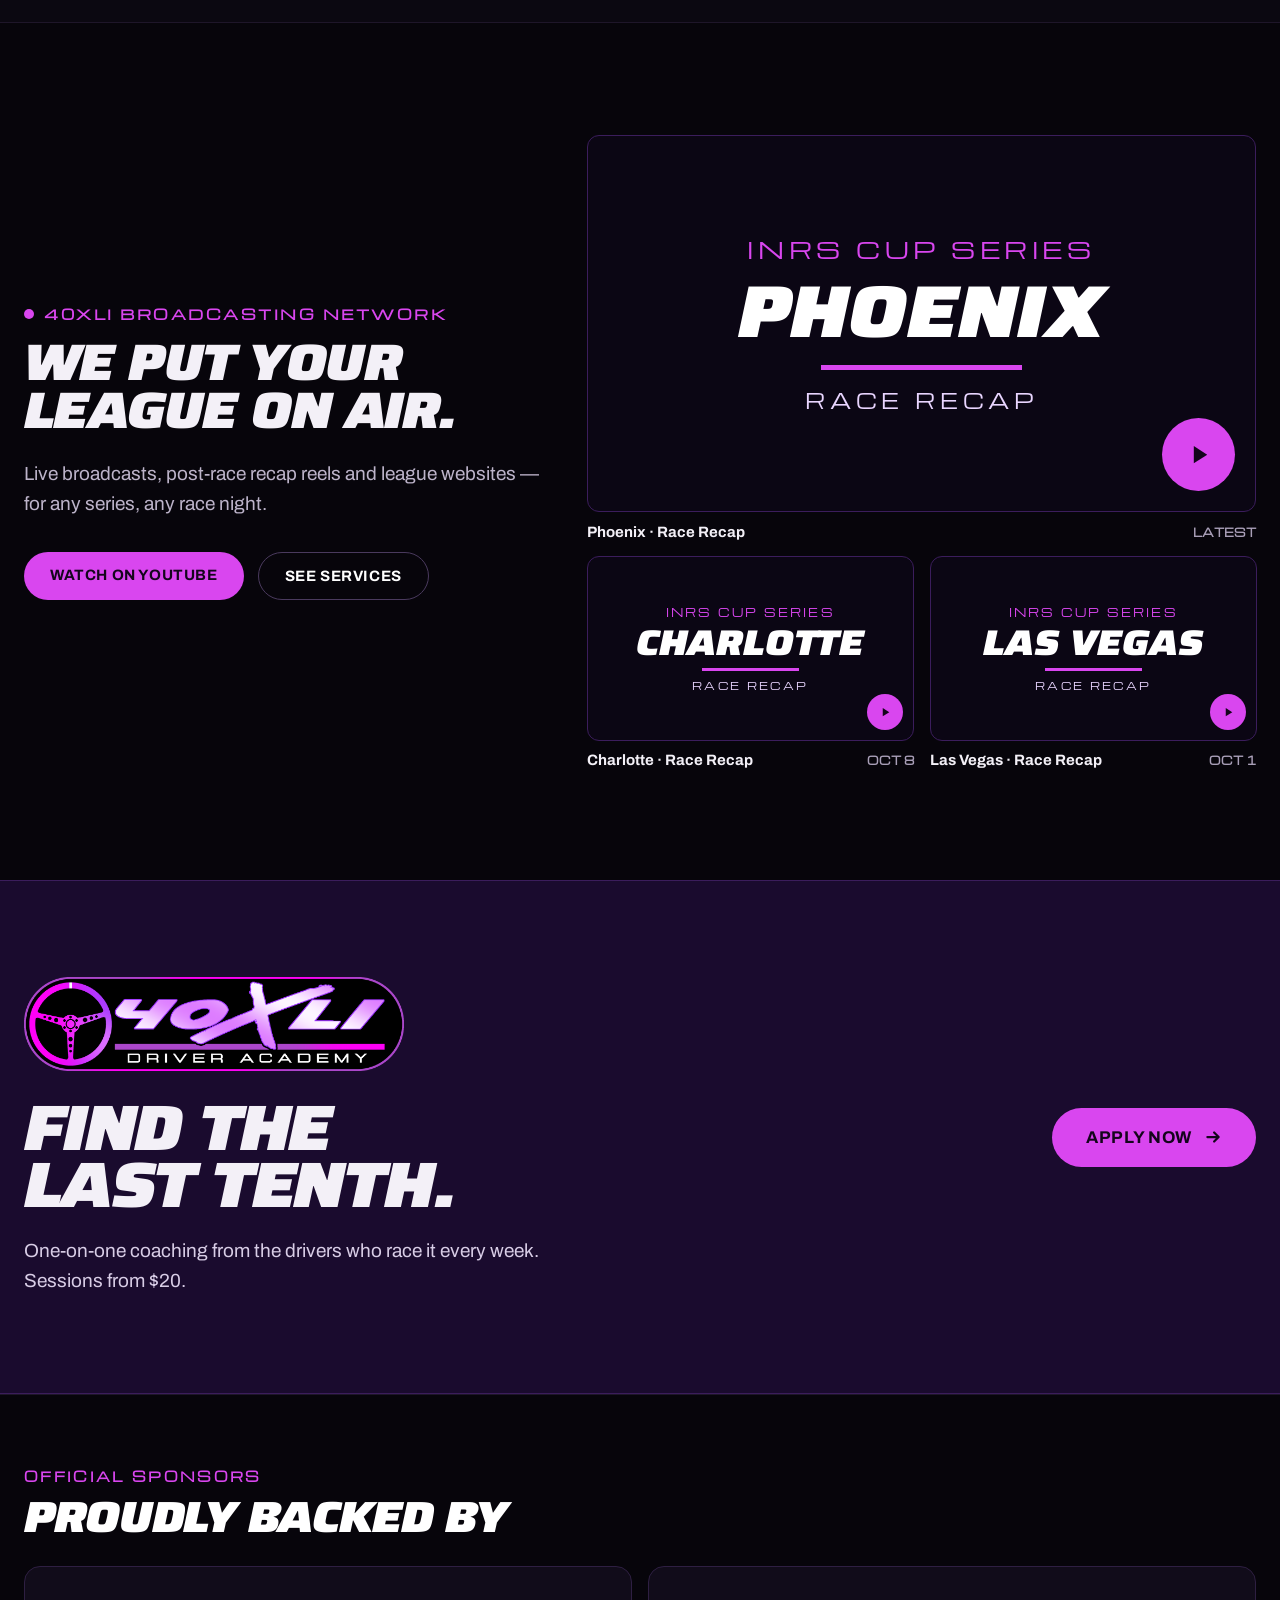
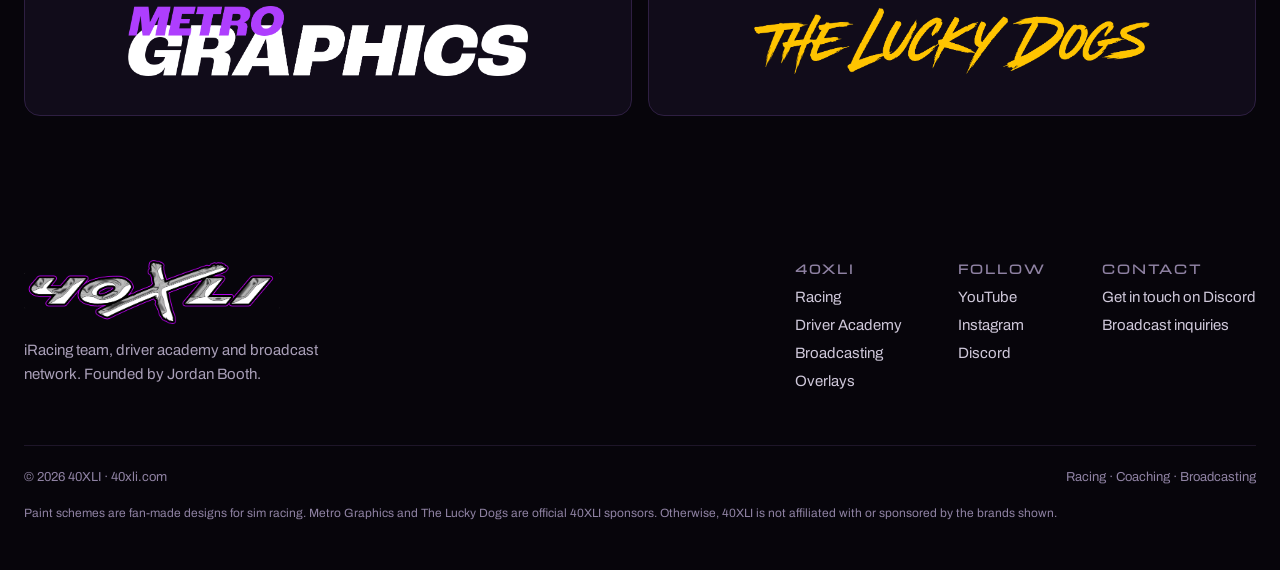
==== commit e5348c63: "Add Overlays to site menu and publish update file - Overlays link in the main menu on every page and" ====
--- a/index.html
+++ b/index.html
@@ -32,6 +32,7 @@
         <a href="#racing" style="color: rgb(207, 200, 218); text-decoration: none;">Racing</a>
         <a href="academy/" style="color: rgb(207, 200, 218); text-decoration: none;">Academy</a>
         <a href="broadcasting/" style="color: rgb(207, 200, 218); text-decoration: none;">Broadcasting</a>
+        <a href="overlays/" style="color: rgb(207, 200, 218); text-decoration: none;">Overlays</a>
         <a href="#about" style="color: rgb(207, 200, 218); text-decoration: none;">About</a>
         <a href="academy/" style="background: rgb(217, 70, 239); color: rgb(20, 5, 28); text-decoration: none; padding: 12px 20px; border-radius: 999px; font-weight: 700;">Book coaching</a>
       </div>
@@ -421,6 +422,7 @@
           <a href="#racing" style="color: rgb(207, 200, 218); text-decoration: none;">Racing</a>
           <a href="academy/" style="color: rgb(207, 200, 218); text-decoration: none;">Driver Academy</a>
           <a href="broadcasting/" style="color: rgb(207, 200, 218); text-decoration: none;">Broadcasting</a>
+          <a href="overlays/" style="color: rgb(207, 200, 218); text-decoration: none;">Overlays</a>
         </div>
         <div style="display: flex; flex-direction: column; gap: 12px;">
           <span style="font-family: Michroma, sans-serif; font-size: 12px; font-weight: 700; letter-spacing: 0.16em; color: rgb(143, 130, 163);">FOLLOW</span>
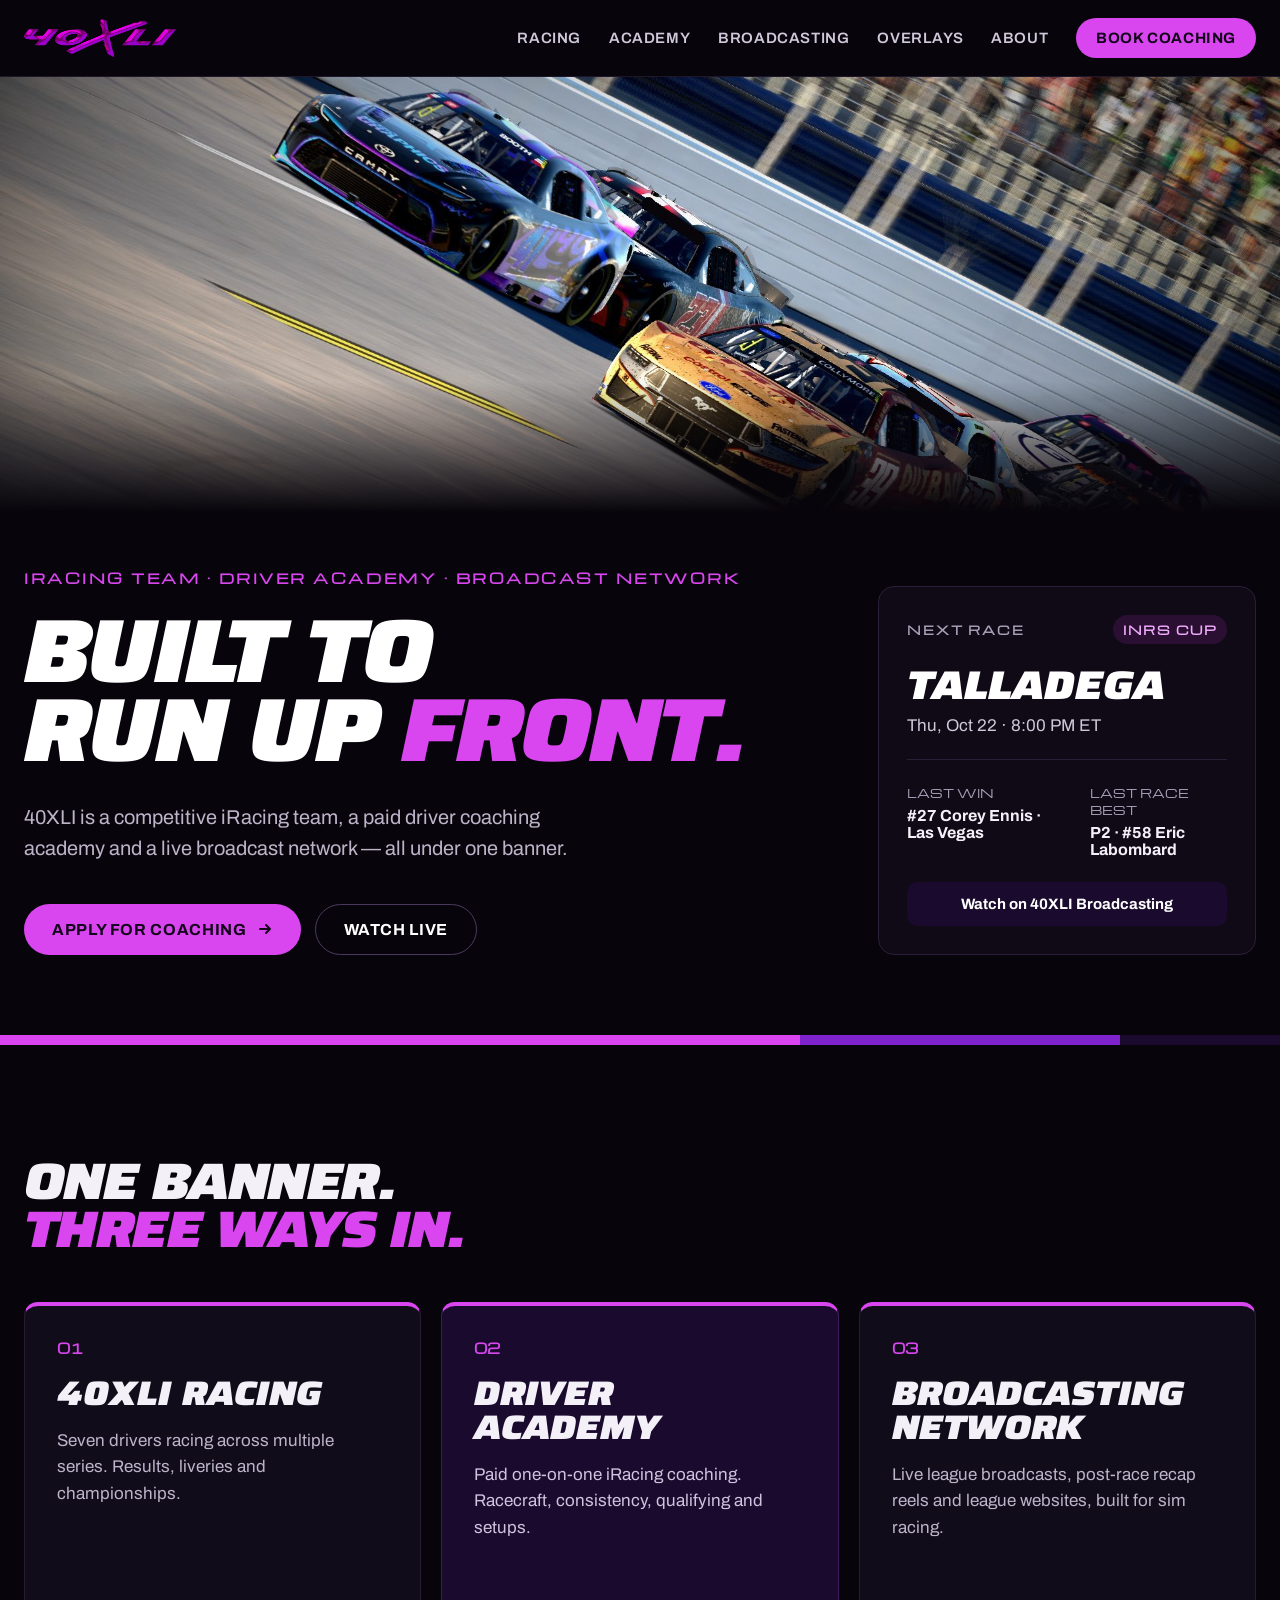
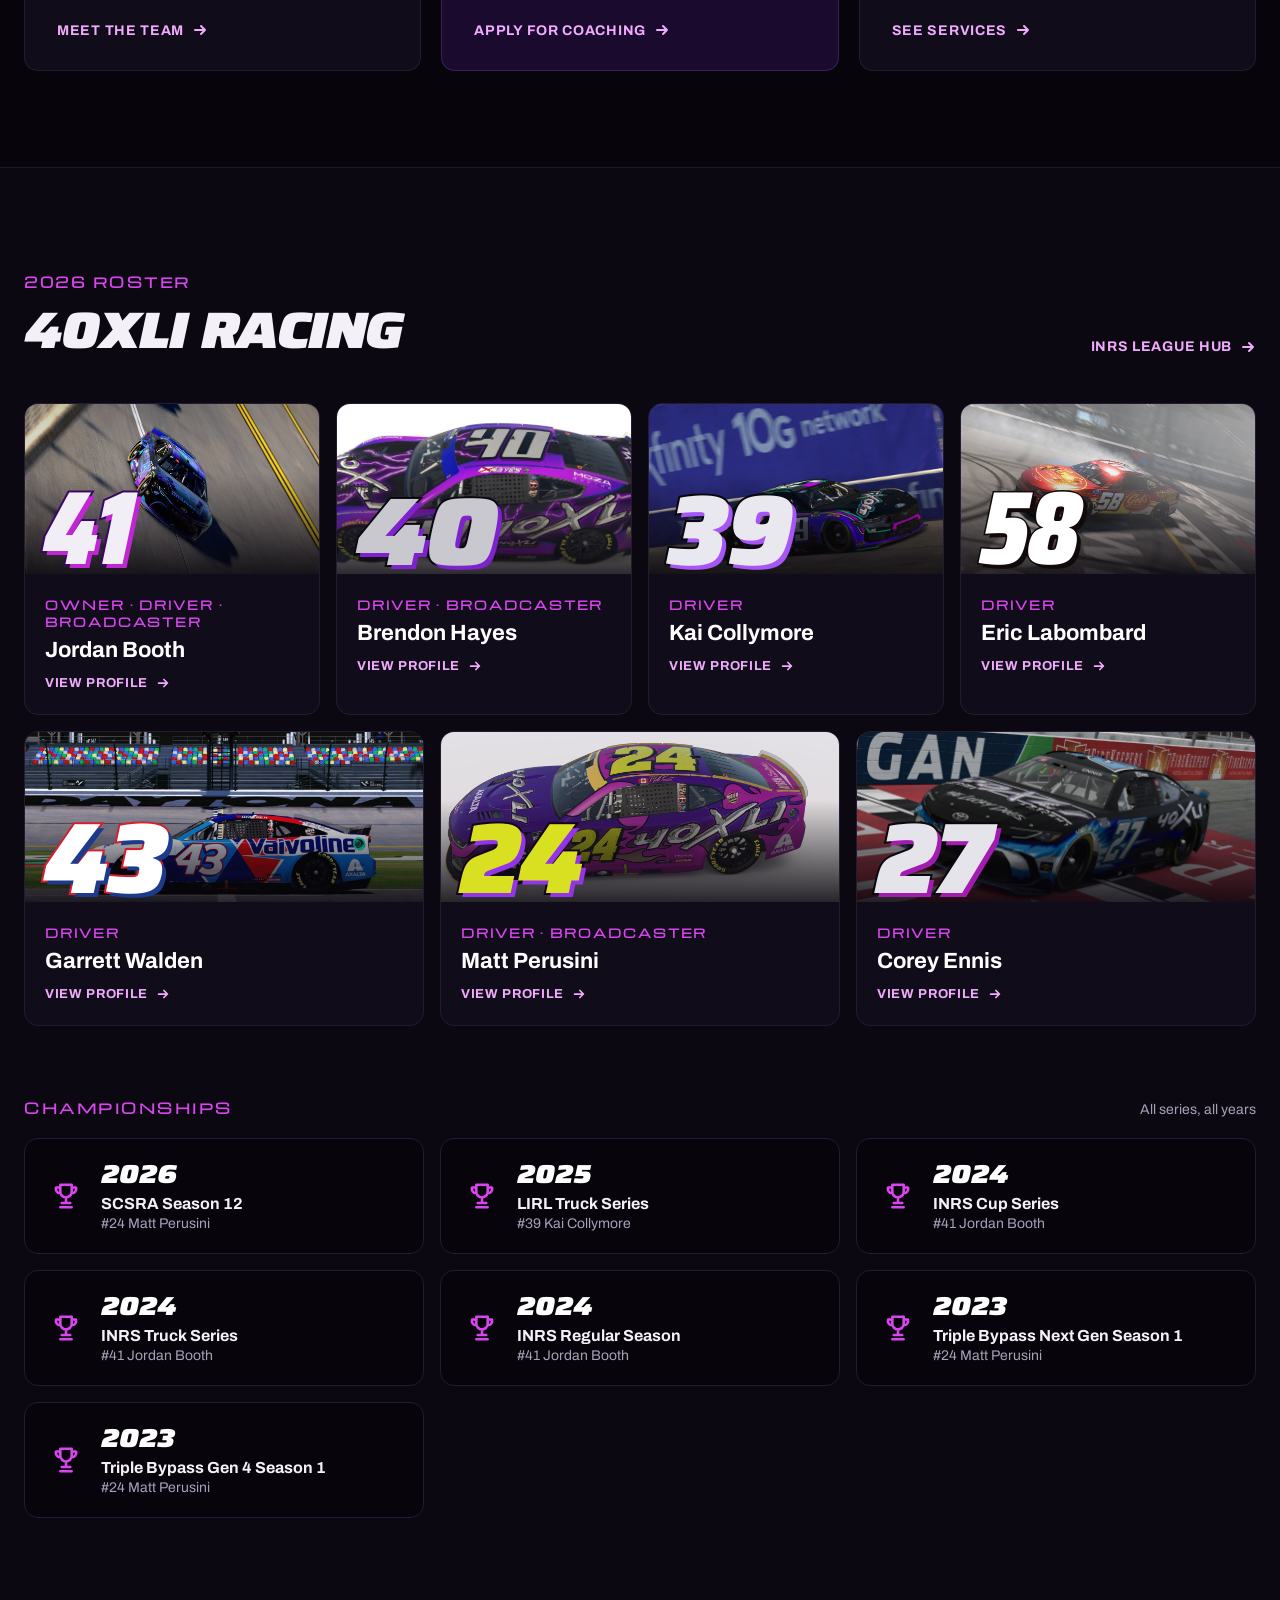
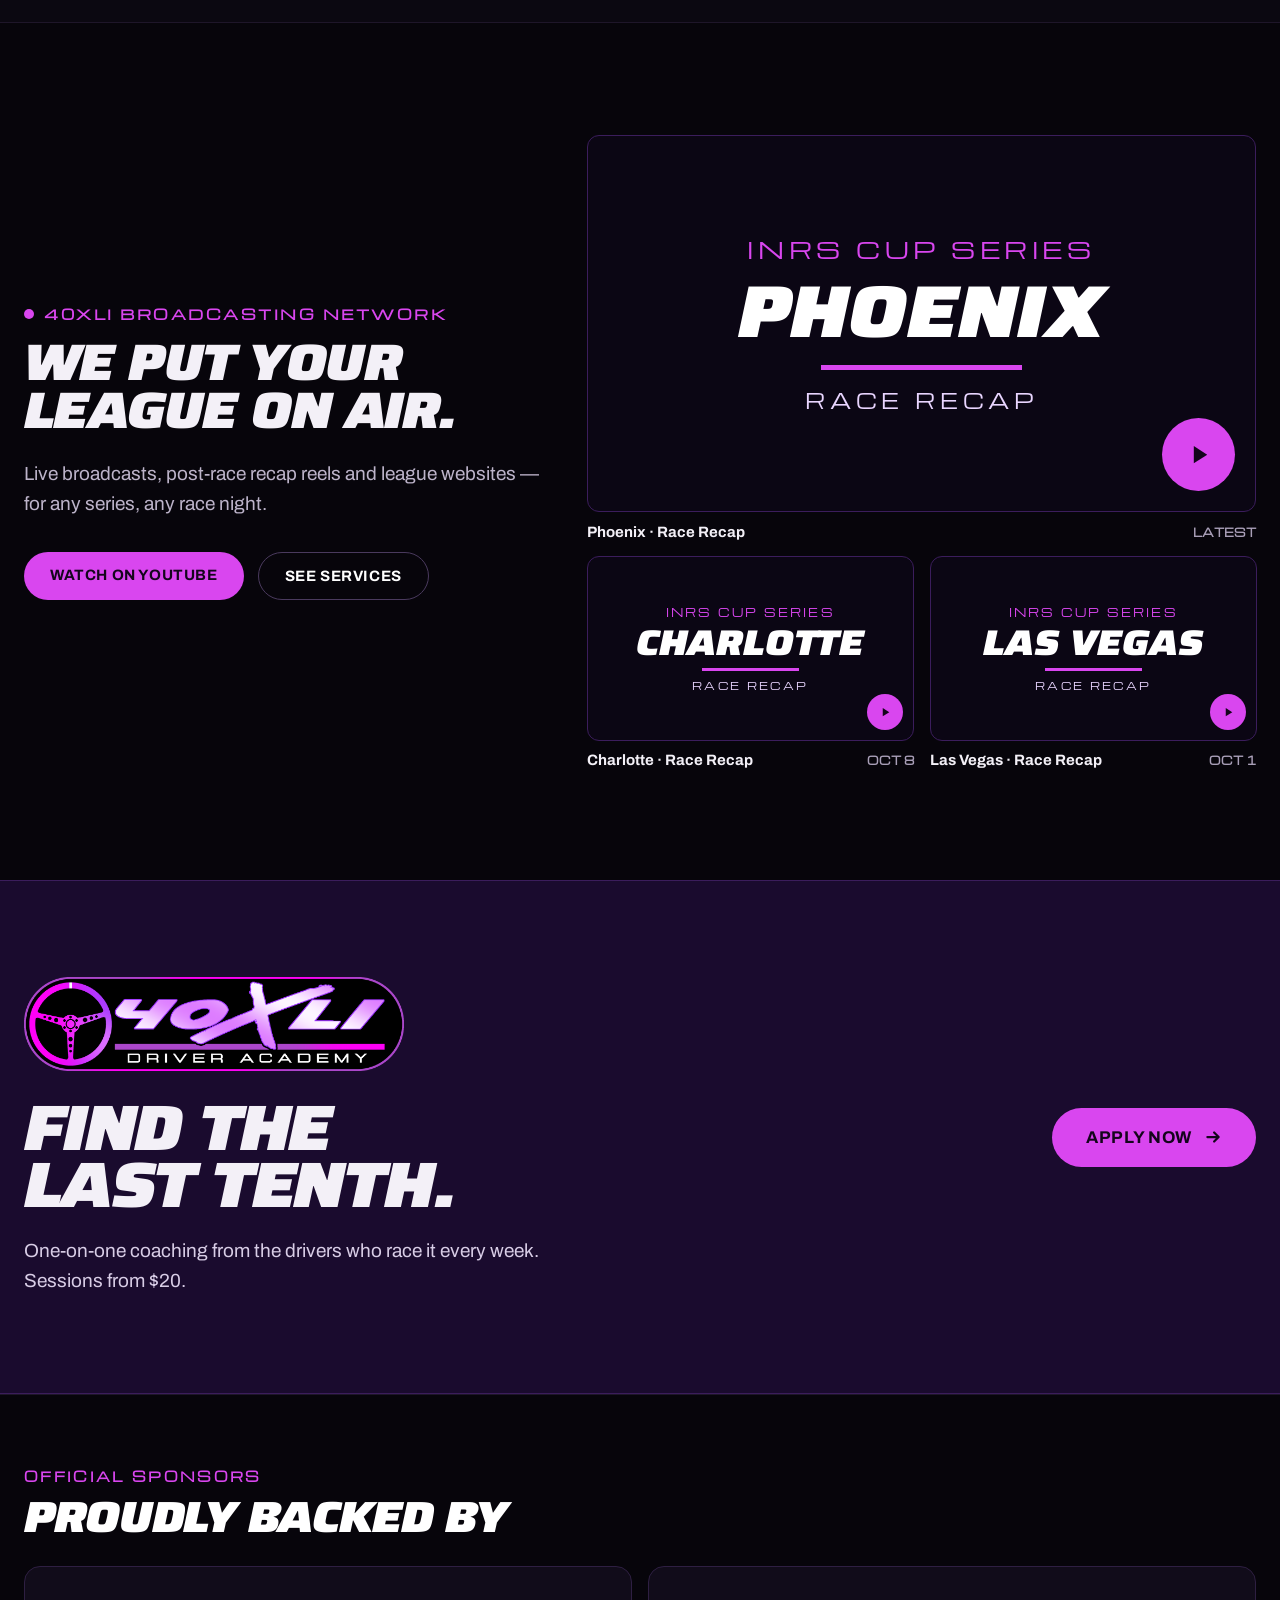
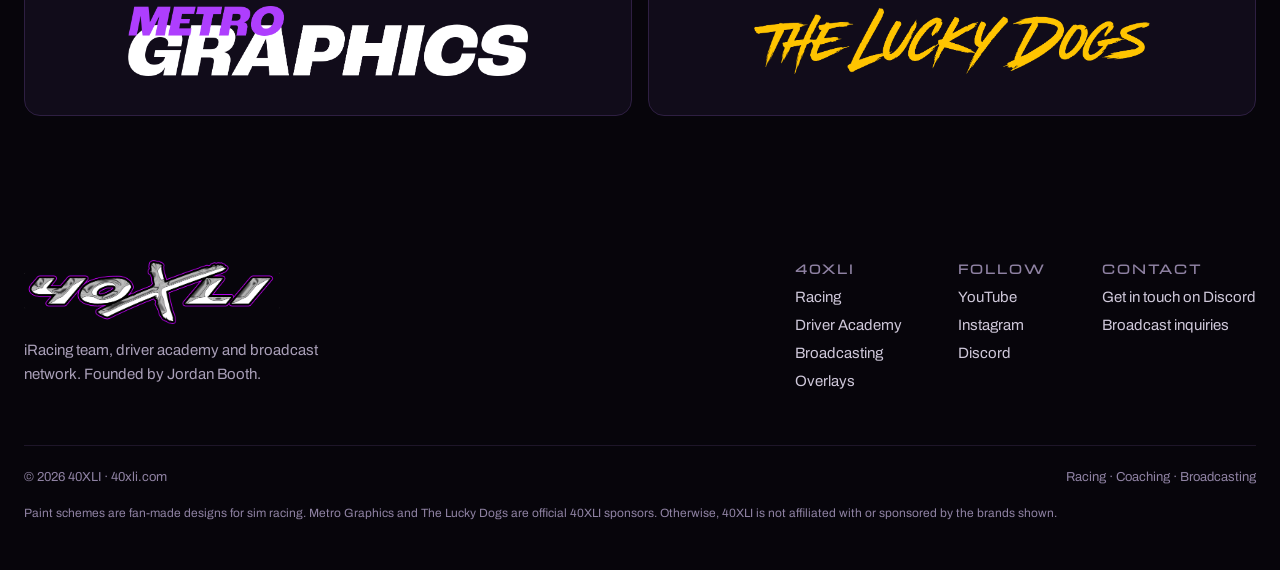
==== commit 3b65f857: "Corey: new primary (Lucky Dogs Camry); purple flames Camaro moves to the scroll bar Co-Authored-By: " ====
--- a/index.html
+++ b/index.html
@@ -231,7 +231,7 @@
           <a href="drivers/corey-ennis/" style="flex: 1 1 270px; display: block; text-decoration: none; color: inherit; background: rgb(17, 12, 26); border: 1px solid rgb(36, 27, 49); border-radius: 14px; overflow: hidden;">
             <div style="position: relative; height: 170px; background: rgb(26, 11, 46); display: flex; align-items: center; justify-content: center; overflow: hidden;">
               
-                <img src="assets/img/cb2e4a0357dbff446e8f74cd4d37d7dd.jpg" alt="" style="position: absolute; inset: 0px; width: 100%; height: 100%; object-fit: cover;" loading="lazy" decoding="async">
+                <img src="assets/img/corey-27-lucky-dogs-camry-close.jpg" alt="" style="position: absolute; inset: 0px; width: 100%; height: 100%; object-fit: cover;" loading="lazy" decoding="async">
                 <div aria-hidden="true" style="position: absolute; inset: 0px; background: linear-gradient(to top, rgba(7, 5, 11, 0.85), rgba(7, 5, 11, 0) 60%);"></div>
               
               
